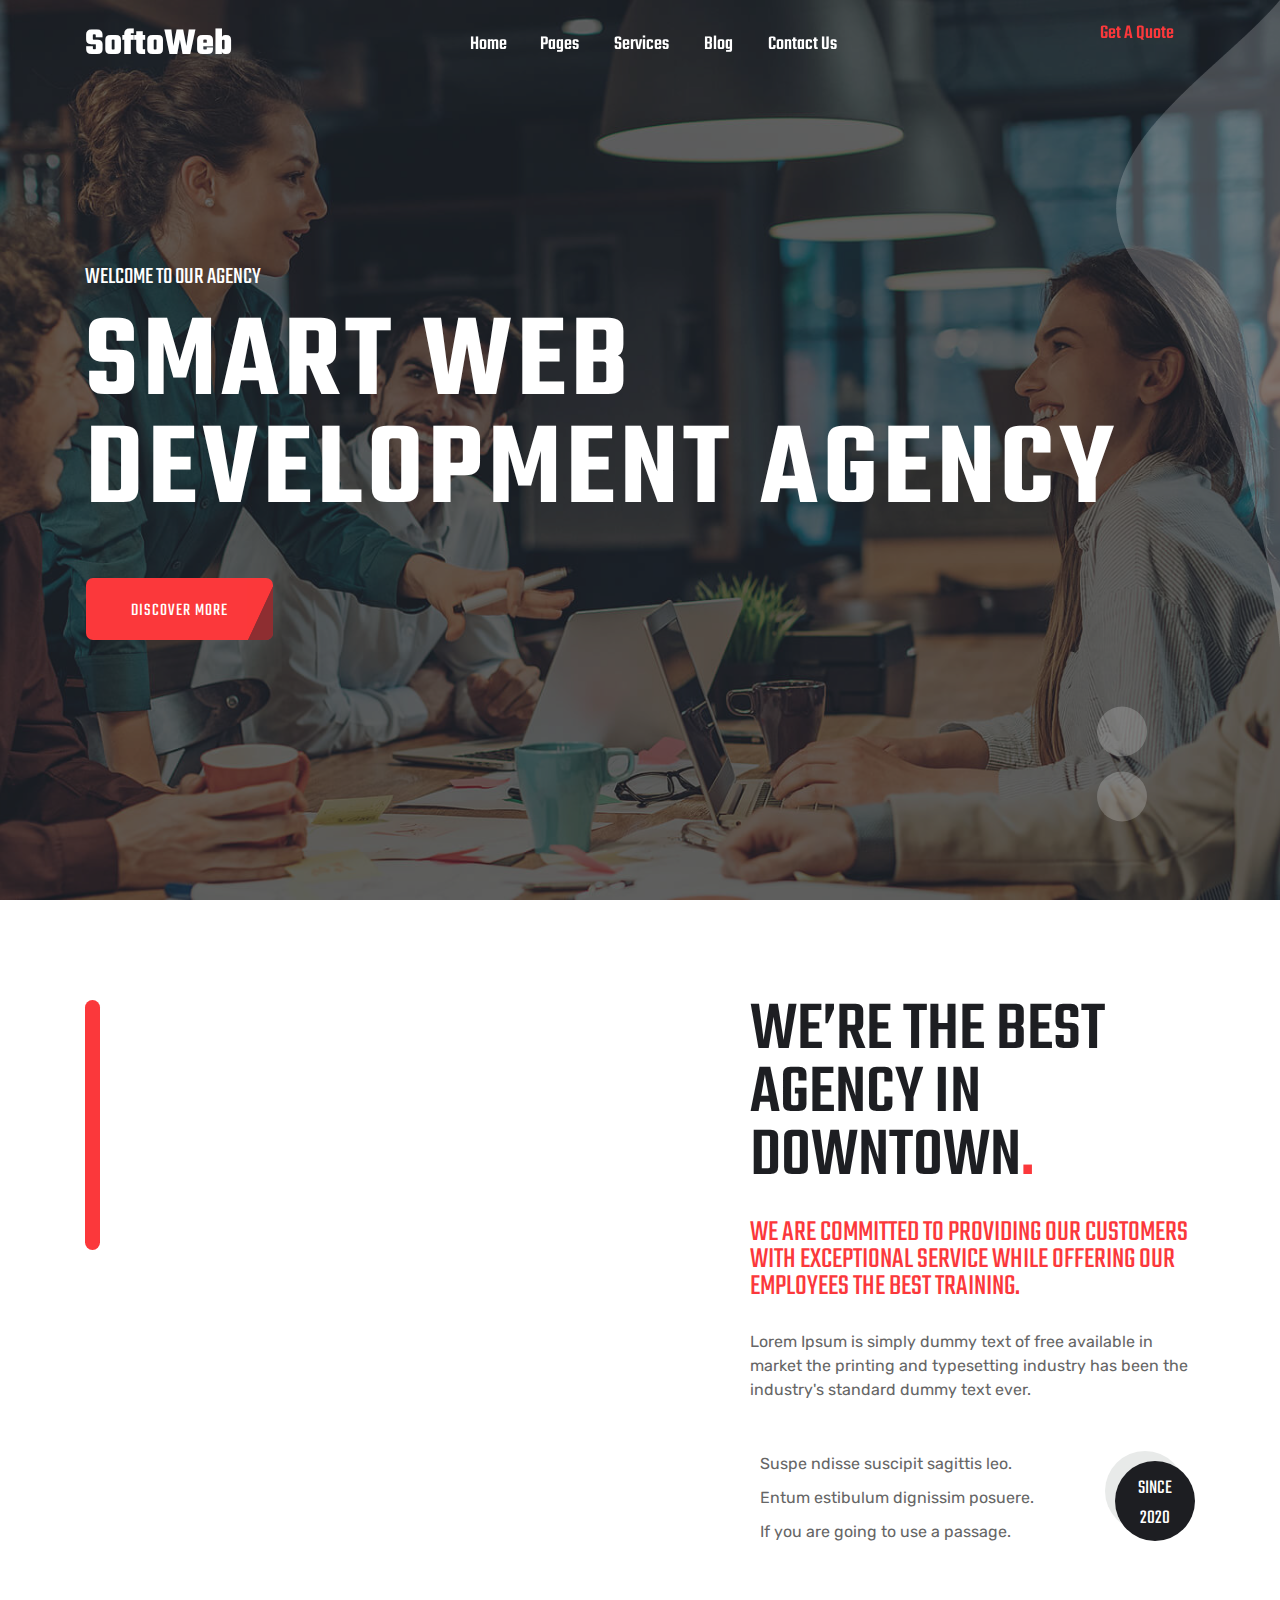
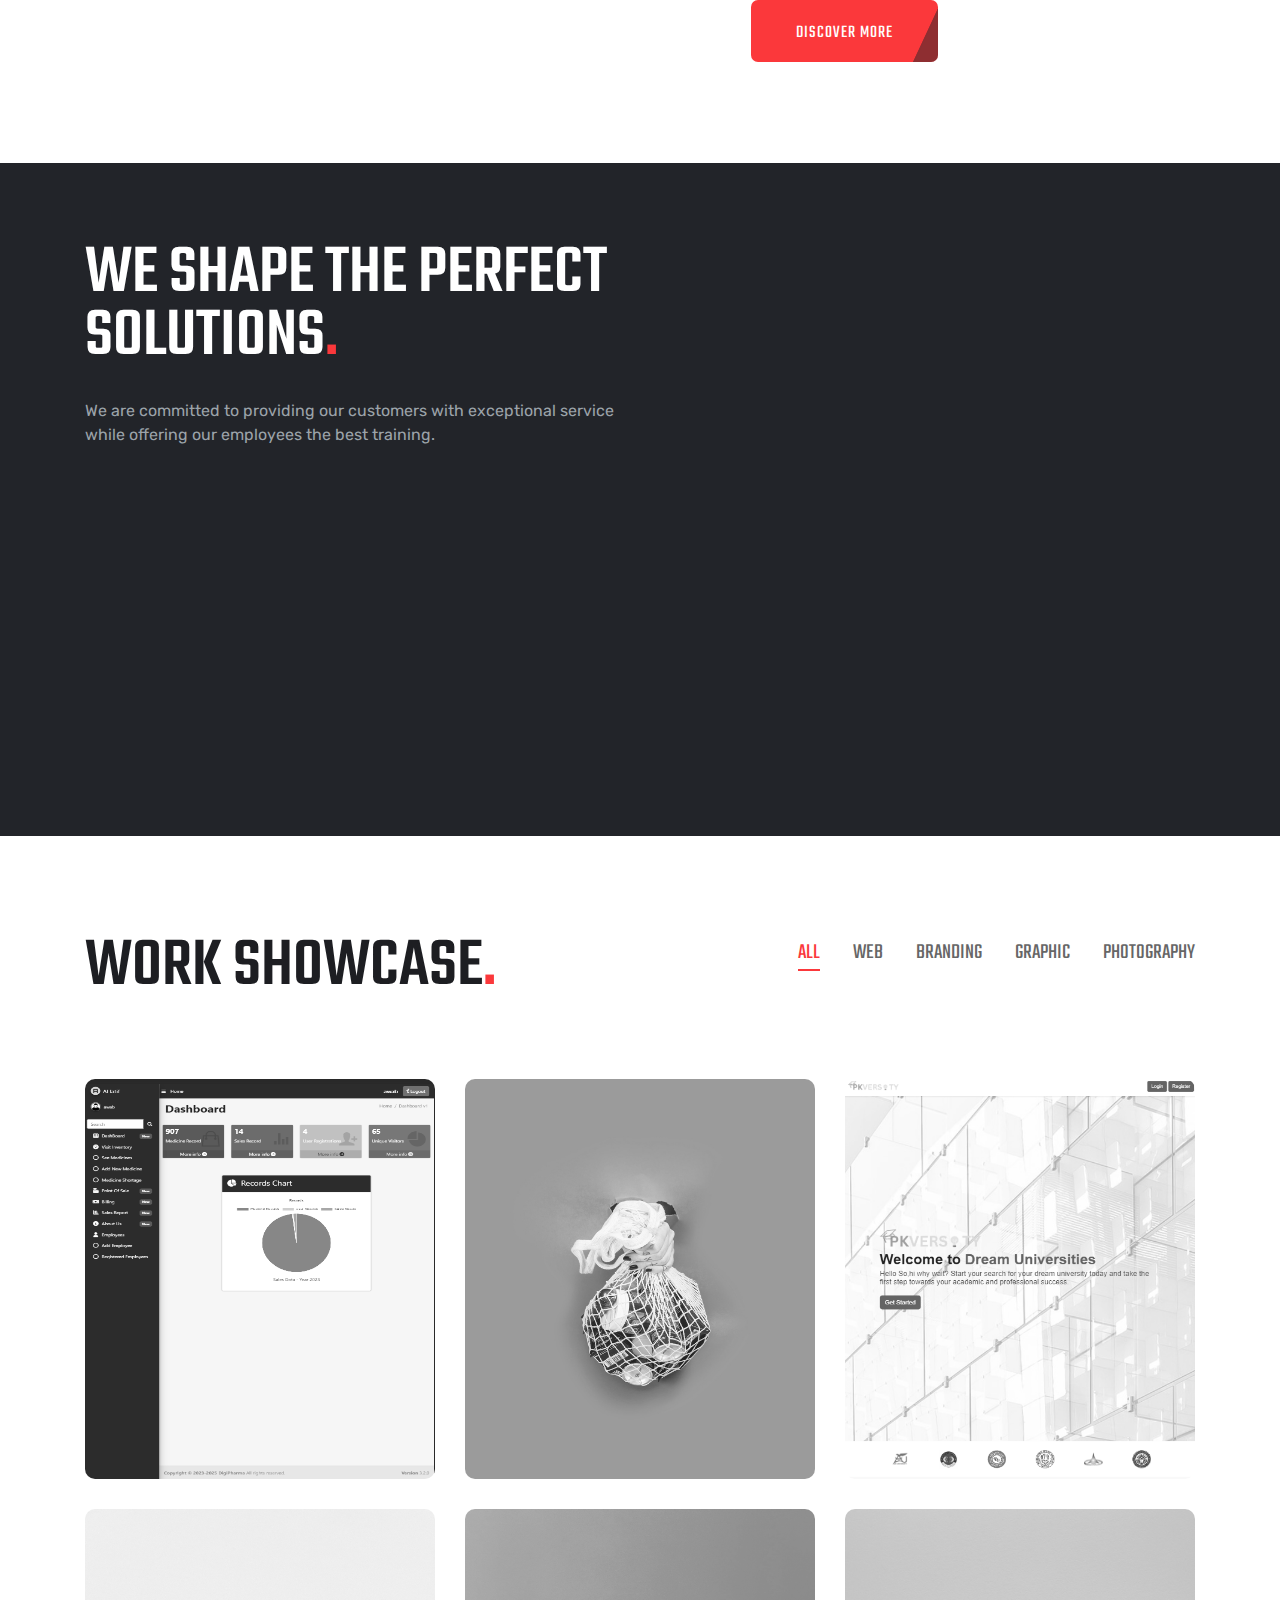
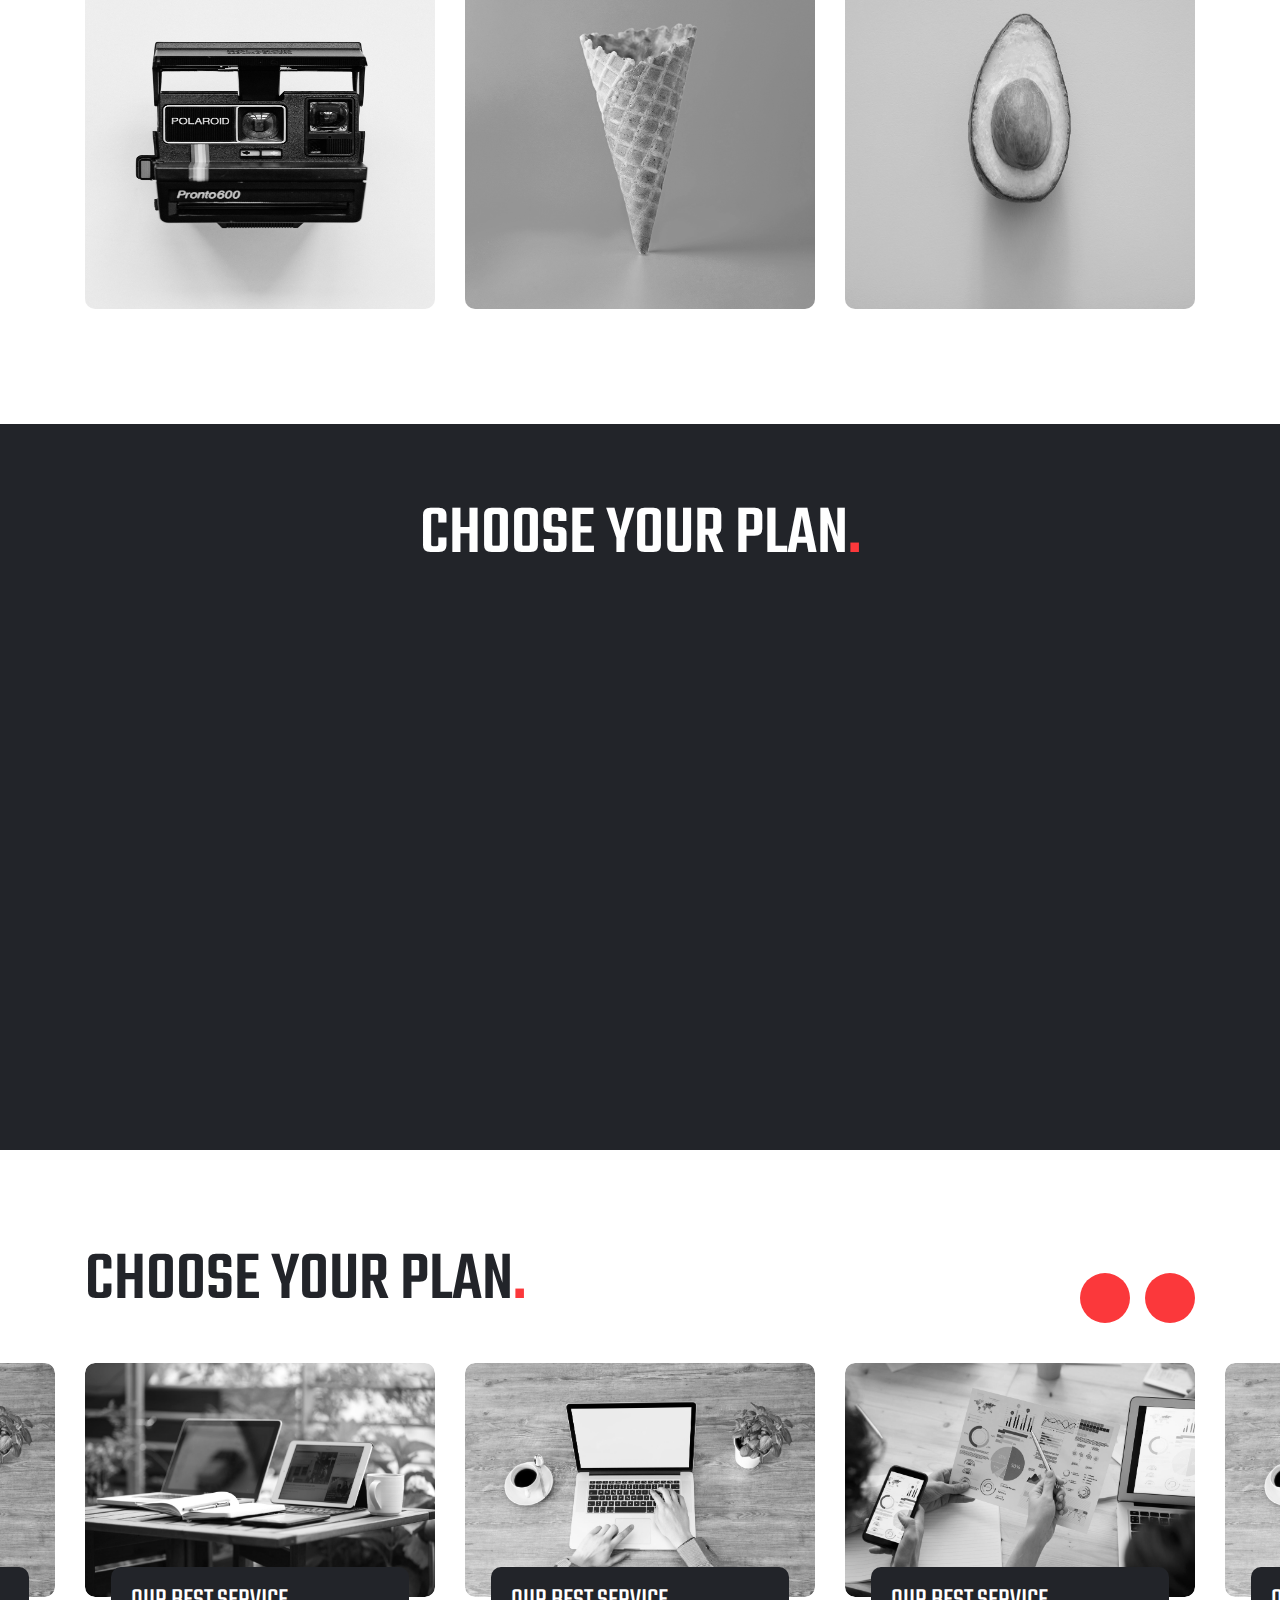
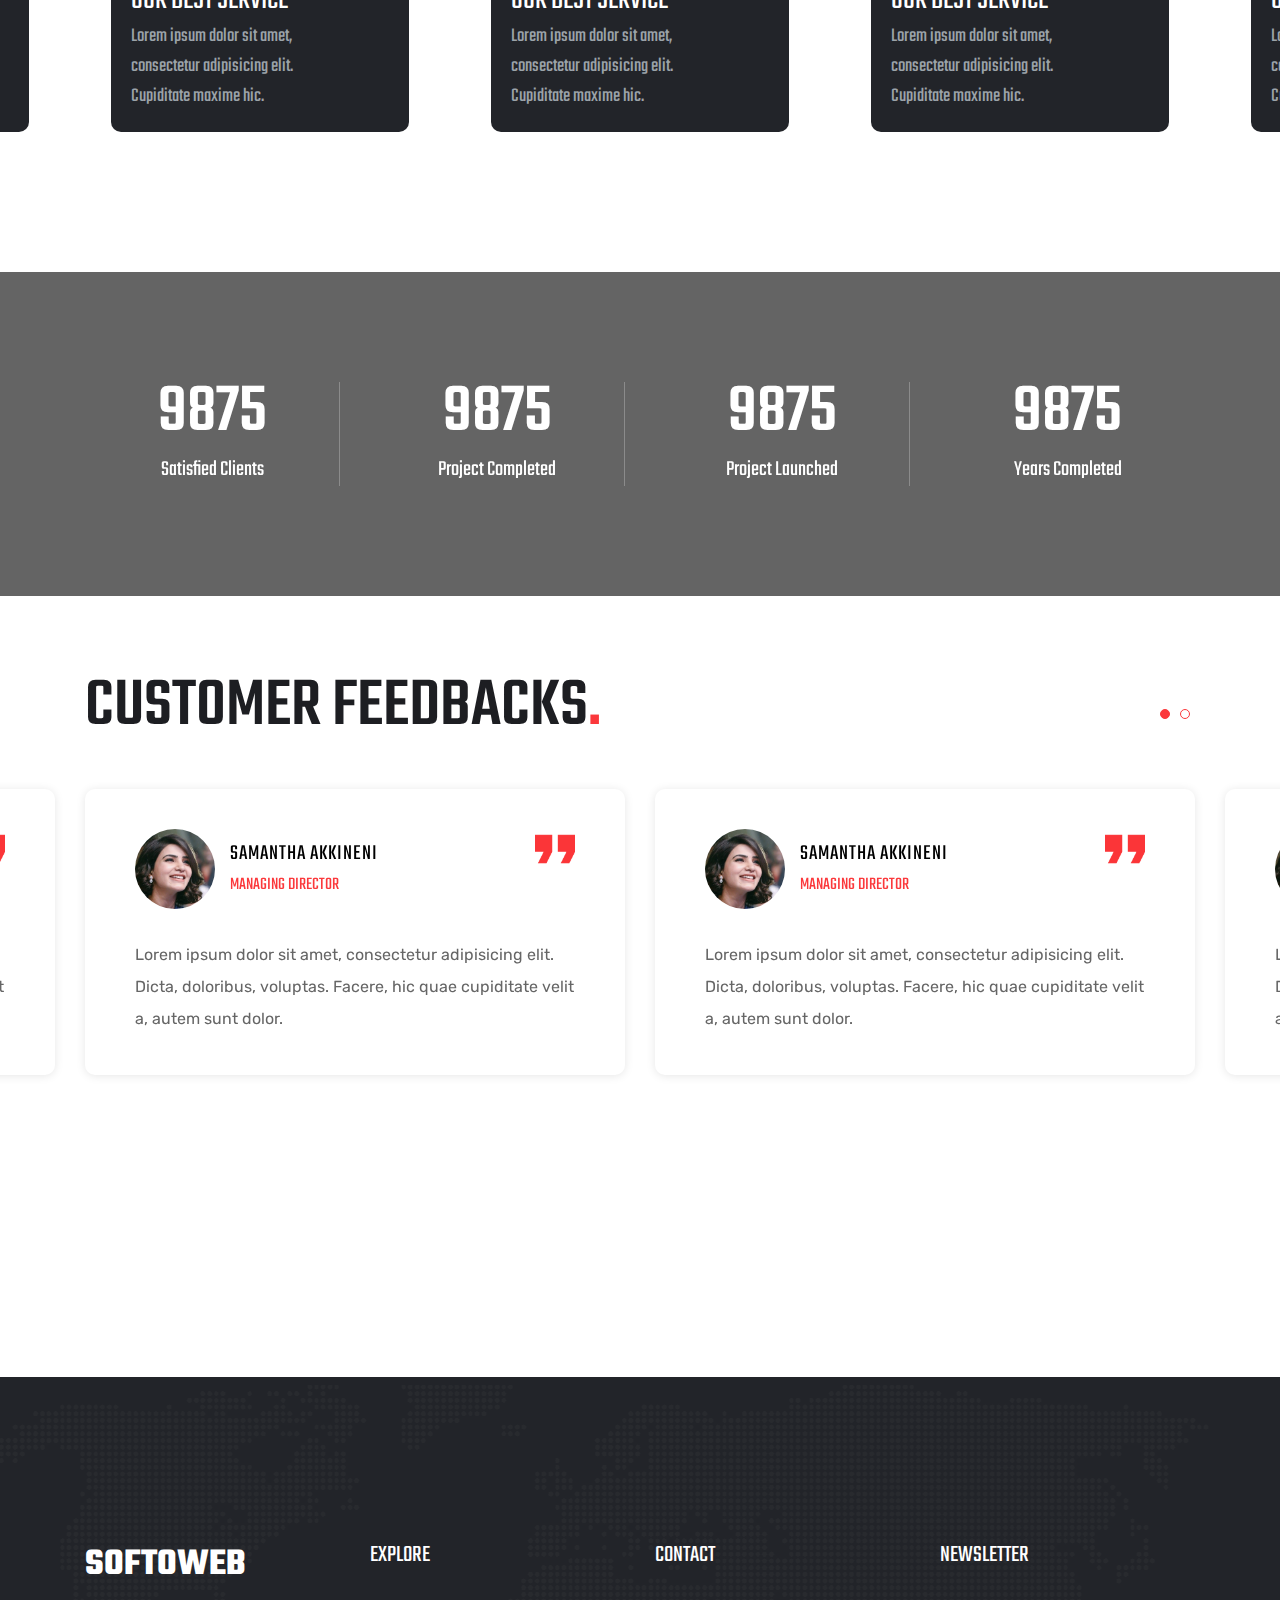
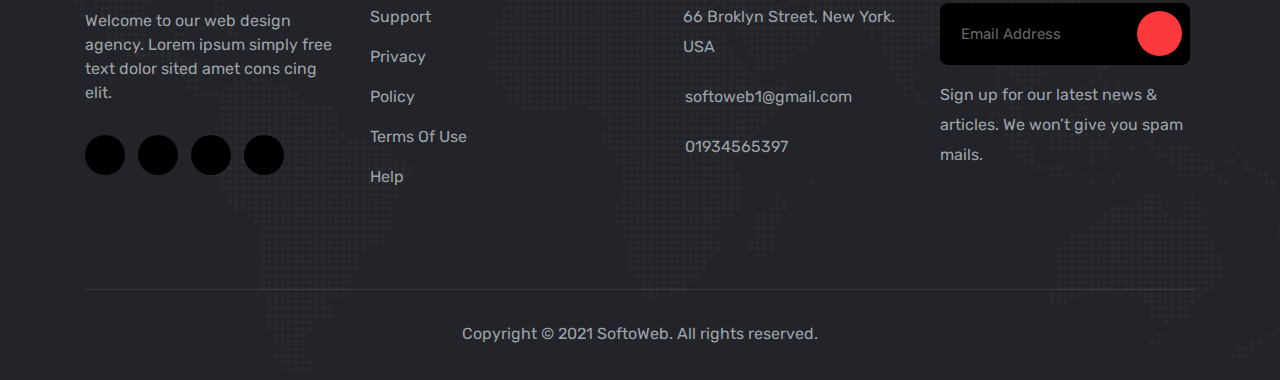
==== index.html @ f51bcc75 "weboide code push" ====
<!DOCTYPE html>
<html lang="en">
<head>
   <meta charset="UTF-8">
   <meta name="viewport" content="width=device-width, initial-scale=1.0">
   <meta http-equiv="X-UA-Compatible" content="ie=edge">
   <link rel="shortcut icon" href="img/softoweb.png">
   <!-- GOOGLE FONTS CDN LINK -->
   <link rel="preconnect" href="https://fonts.gstatic.com">
   <link href="https://fonts.googleapis.com/css2?family=Rubik:wght@300;400;500;600;700;800&family=Teko:wght@400;500;600;700&display=swap" rel="stylesheet">
   <!-- CSS LINK -->
   <link rel="stylesheet" href="css/bootstrap.css">
   <!-- AOS ANIAMATION PLUGIN -->
   <link rel="stylesheet" href="css/animate.css">
   <!-- OWL CAROUSEL PLUGIN -->
   <link rel="stylesheet" href="css/owl.carousel.min.css">
   <link rel="stylesheet" href="css/owl.theme.default.min.css">
   <!-- MAGNIFIC POPUP PLUGIN -->
   <link rel="stylesheet" href="css/magnific-popup.css">
   <link rel="stylesheet" href="css/custom.css">
   <title>SoftoWeb</title>
</head>
<body>



   <!-- ======================================== NAVIGRATION ======================================== -->
   <nav id="navigration" class="navbar fixed-top p-0">
      <div class="container">
         <!-- <a class="logo" href="#"><img src="img/logo.png" alt=""></a> -->
         <a class="logo" href="#">SoftoWeb</a>
         <div class="sidenav">
            <div class="header">
               <a class="logo d-lg-none" href="#">SoftoWeb</a>
               <a href="#" class="d-lg-none" id="showsidenav"><img src="img/icon/letter-x.png" alt=""> </a>
            </div>
            <ul class="mb-0">
               <li class="nav-item"><a class="nav-link" href="index.html">Home</a></li>
               <li class="nav-item dropdown">
                  <a class="nav-link" data-toggle="collapse" href="#menu1">Pages <i class="fal fa-angle-down"></i></a>
                  <div id="menu1" class="dropdown-menus collapse">
                     <a class="dropdown-item" href="#"><span>About Us</span></a>
                     <a class="dropdown-item" href="#"><span>Faq</span></a>
                     <a class="dropdown-item" href="#"><span>Pricing</span></a>
                     <a class="dropdown-item" href="#"><span>Team</span></a>
                     <!-- <a class="dropdown-item" href="#"><span>Coming Soon</span></a>
                     <a class="dropdown-item" href="#"><span>Error 404</span></a>
                     <a class="dropdown-item" href="#"><span>Site Down</span></a> -->
                  </div>
               </li>
               <li class="nav-item dropdown">
                  <a class="nav-link" data-toggle="collapse" href="#menu2">Services <i class="fal fa-angle-down"></i></a>
                  <div id="menu2" class="dropdown-menus collapse">
                     <a class="dropdown-item" href="#"><span>Services</span></a>
                     <a class="dropdown-item" href="#"><span>Services Details</span></a>
                  </div>
               </li>
               <li class="nav-item dropdown">
                  <a class="nav-link" data-toggle="collapse" href="#menu3">Blog <i class="fal fa-angle-down"></i></a>
                  <div id="menu3" class="dropdown-menus collapse">
                     <a class="dropdown-item" href="#"><span>Blog</span></a>
                     <div class="dropdown-2">
                        <a class="dropdown-item" data-toggle="collapse" href="#menu4"><span>Blog Details</span> <i class="fal fa-angle-right"></i></a>
                        <div id="menu4" class="dropdown-menus-2 collapse">
                           <a class="dropdown-item" href="#"><span>Blog Details 1</span></a>
                           <a class="dropdown-item" href="#"><span>Blog Details 2</span></a>
                           <a class="dropdown-item" href="#"><span>Blog Details 3</span></a>
                        </div>
                     </div>
                  </div>
               </li>
               <li class="nav-item"><a class="nav-link" href="contact.html">Contact Us</a></li>
            </ul>
         </div>
         <button class="btn font-btn get-quote d-none d-md-block"><i class="fal fa-chevron-right"></i> <span>Get A Quote</span></button>
         <div id="hamburger" class="d-lg-none">
            <img src="img/icon/menu.png" class="img01" alt="">
         </div>
      </div>
   </nav>



   <!-- ======================================== HOME SECTION ======================================== -->
   <section id="homeSection">
      <div class="owl-carousel">
         <div class="slider-box slider-box1">
            <div class="overlay">
               <div class="container">
                  <div class="row">
                     <div class="col">
                        <div class="txt-box">
                           <div class="txt-area">
                              <p>WELCOME TO OUR AGENCY</p>
                              <h1>SMART WEB DEVELOPMENT AGENCY</h1>
                              <a href="#serviceSection" class="btn layer-btn">DISCOVER MORE</a>
                           </div>
                        </div>
                     </div>
                  </div>
               </div>
            </div>
         </div>
         <div class="slider-box slider-box2">
            <div class="overlay">
               <div class="container">
                  <div class="row">
                     <div class="col">
                        <div class="txt-box" data-aos="fade-up" data-aos-anchor-placement="center-bottom">
                           <div class="txt-area">
                              <p>WE CREATE IDEAS</p>
                              <h1>BUILD STUNNING WEBSITE WITH US</h1>
                              <a href="#serviceSection" class="btn layer-btn">DISCOVER MORE</a>
                           </div>
                        </div>
                     </div>
                  </div>
               </div>
            </div>
         </div>
      </div>
   </section>



   <!-- ======================================== FEATURE SECTION ======================================== -->
   <section id="featureSection">
      <div class="container">
         <div class="row">
            <div class="col-lg-7">
               <div class="img-box">
                  <img src="img/featured-image-1.jpg" class="img01 wow slideInLeft" data-wow-duration="1.5s" alt="">
                  <img src="img/featured-image-2.jpg" class="img02 wow slideInLeft" data-wow-duration="2s" alt="">
               </div>
            </div>
            <div class="col-lg-5">
               <div class="txt-box">
                  <div class="sec-header">
                     <h2>WE’RE THE BEST AGENCY IN DOWNTOWN<span>.</span></h2>
                     <h4>WE ARE COMMITTED TO PROVIDING OUR CUSTOMERS WITH EXCEPTIONAL SERVICE WHILE OFFERING OUR EMPLOYEES THE BEST TRAINING.</h4>
                     <p>Lorem Ipsum is simply dummy text of free available in market the printing and typesetting industry has been the industry's standard dummy text ever.</p>
                  </div>
                  <div class="part2">
                     <ul>
                        <li><i class="fal fa-check"></i> Suspe ndisse suscipit sagittis leo.</li>
                        <li><i class="fal fa-check"></i> Entum estibulum dignissim posuere.</li>
                        <li><i class="fal fa-check"></i> If you are going to use a passage.</li>
                     </ul>
                     <div class="since">
                        <span>SINCE <br>2020</span>
                     </div>
                  </div>
                  <a href="#serviceSection" class="btn layer-btn">DISCOVER MORE</a>
               </div>
            </div>
         </div>
      </div>
   </section>



   <!-- ======================================== SERVICE SECTION ======================================== -->
   <section id="serviceSection">
      <div class="container">
         <div class="row">
            <div class="col-lg-6 mb-5 mb-lg-0">
               <div class="sec-header">
                  <h2>WE SHAPE THE PERFECT SOLUTIONS<span>.</span></h2>
                  <p>We are committed to providing our customers with exceptional service while offering our employees the best training.</p>
               </div>
            </div>
            <div class="col-lg-3 col-md-6">
               <div class="service-box wow slideInRight" data-wow-duration="1.5s">
                  <div class="txt-area">
                     <h3>01</h3>
                     <h4>UI/UX <br>DESIGNING</h4>
                  </div>
                  <div class="img-box">
                     <img src="img/icon/uiux.png" alt="" class="img01">
                     <img src="img/icon/uiux02.png" alt="" class="img02">
                  </div>
               </div>
            </div>
            <div class="col-lg-3 col-md-6">
               <div class="service-box wow slideInRight" data-wow-duration="1.5s">
                  <div class="txt-area">
                     <h3>02</h3>
                     <h4>APP <br>DEVELOPMENT</h4>
                  </div>
                  <div class="img-box">
                     <img src="img/icon/app-development.png" alt="" class="img01">
                     <img src="img/icon/app-development02.png" alt="" class="img02">
                  </div>
               </div>
            </div>
            <div class="col-lg-3 col-md-6">
               <div class="service-box wow slideInRight" data-wow-duration="1.5s">
                  <div class="txt-area">
                     <h3>03</h3>
                     <h4>SEO & CONTENT <br>WRITING</h4>
                  </div>
                  <div class="img-box">
                     <img src="img/icon/content-writing.png" alt="" class="img01">
                     <img src="img/icon/content-writing02.png" alt="" class="img02">
                  </div>
               </div>
            </div>
            <div class="col-lg-3 col-md-6">
               <div class="service-box wow slideInRight" data-wow-duration="1.5s">
                  <div class="txt-area">
                     <h3>04</h3>
                     <h4>DIGITAL <br>MARKETING</h4>
                  </div>
                  <div class="img-box">
                     <img src="img/icon/digital-marketing.png" alt="" class="img01">
                     <img src="img/icon/digital-marketing02.png" alt="" class="img02">
                  </div>
               </div>
            </div>
            <div class="col-lg-3 col-md-6">
               <div class="service-box wow slideInRight" data-wow-duration="1.5s">
                  <div class="txt-area">
                     <h3>05</h3>
                     <h4>GRAPHIC <br>DESIGNING</h4>
                  </div>
                  <div class="img-box">
                     <img src="img/icon/graphic-design.png" alt="" class="img01">
                     <img src="img/icon/graphic-design02.png" alt="" class="img02">
                  </div>
               </div>
            </div>
            <div class="col-lg-3 col-md-6">
               <div class="service-box wow slideInRight" data-wow-duration="1.5s">
                  <div class="txt-area">
                     <h3>06</h3>
                     <h4>WEBSITE <br>DEVELOPMENT</h4>
                  </div>
                  <div class="img-box">
                     <img src="img/icon/web-development.png" alt="" class="img01">
                     <img src="img/icon/web-development02.png" alt="" class="img02">
                  </div>
               </div>
            </div>
         </div>
      </div>
   </section>




   <!-- ======================================== PORTFOLIO SECTION ======================================== -->
   <section id="portfolioSection">
      <div class="container">
         <div class="row">
            <div class="col-lg-6">
               <div class="sec-header">
                  <h2>WORK SHOWCASE<span>.</span></h2>
               </div>
            </div>
            <div class="col-lg-6">
               <div class="indicator float-lg-right">
                  <span class="mixer active" data-filter="all">ALL</span>
                  <span class="mixer" data-filter=".web">WEB</span>
                  <span class="mixer" data-filter=".branding">BRANDING</span>
                  <span class="mixer" data-filter=".graphic">GRAPHIC</span>
                  <span class="mixer" data-filter=".photography">PHOTOGRAPHY</span>
               </div>
            </div>
         </div>
         <div id="portfolio">
            <div class="row">
               <div class="col-md-6 col-lg-4 mix web">
                  <div class="portfolio-box">
                     <div class="img-box">
                        <a href="#portfolioPreview01" class="popup-with-zoom-anim">
                           <img src="img/service-web01.png" class="img-fluid" alt="">
                           </a>
                           <div id="portfolioPreview01" class="zoom-anim-dialog mfp-hide portfolio-preview">
                           <div class="row">
                              <div class="col-md-6 mb-5 mb-lg-0">
                                 <div class="img-box">
                                    <img src="img/service-web01.png" class="img-fluid" alt="">
                                 </div>
                              </div>
                              <div class="col-md-6">
                                 <div class="description">
                                    <h4>CLOTHING WEBSITE</h4>
                                    <p>Lorem ipsum dolor sit amet, consectetur adipisicing elit. Dicta, doloribus, voluptas. Facere, hic quae cupiditate velit a, autem sunt dolor.</p>
                                    <ul>
                                       <li><i class="fal fa-file-alt"></i> Project : <span>Website</span></li>
                                       <li><i class="fad fa-user-tie"></i> Client : <span>KhadiGhar</span></li>
                                       <li><i class="fal fa-code"></i> Langages : <span>HTML, CSS, Javascript</span></li>
                                       <li class="mb-0"><i class="fal fa-external-link"></i> Preview : <a href="#" target="_blank">www.khadighar.com</a></li>
                                    </ul>
                                 </div>
                              </div>
                           </div>
                        </div>
                     </div>
                     <div class="hover-txt">
                        <span class="category">WEB</span>
                        <p>CLOTHING SITE</p>
                     </div>
                  </div>
               </div>
               <div class="col-md-6 col-lg-4 mix branding photography">
                  <div class="portfolio-box">
                     <div class="img-box">
                        <a href="#portfolioPreview02" class="popup-with-zoom-anim">
                           <img src="img/portfolio-2.jpg" class="img-fluid" alt="">
                        </a>
                        <div id="portfolioPreview02" class="zoom-anim-dialog mfp-hide portfolio-preview">
                           <div class="row">
                              <div class="col-md-6 mb-5 mb-lg-0">
                                 <div class="img-box">
                                    <img src="img/portfolio-2.jpg" class="img-fluid" alt="">
                                 </div>
                              </div>
                              <div class="col-md-6">
                                 <div class="description">
                                    <h4>CLOTHING WEBSITE</h4>
                                    <p>Lorem ipsum dolor sit amet, consectetur adipisicing elit. Dicta, doloribus, voluptas. Facere, hic quae cupiditate velit a, autem sunt dolor.</p>
                                    <ul>
                                       <li><i class="fal fa-file-alt"></i> Project : <span>Website</span></li>
                                       <li><i class="fad fa-user-tie"></i> Client : <span>KhadiGhar</span></li>
                                       <li><i class="fal fa-code"></i> Langages : <span>HTML, CSS, Javascript</span></li>
                                       <li class="mb-0"><i class="fal fa-external-link"></i> Preview : <a href="#" target="_blank">www.khadighar.com</a></li>
                                    </ul>
                                 </div>
                              </div>
                           </div>
                        </div>
                     </div>
                     <div class="hover-txt">
                        <span class="category">WEB</span>
                        <p>CLOTHING SITE</p>
                     </div>
                  </div>
               </div>
               <div class="col-md-6 col-lg-4 mix web graphic">
                  <div class="portfolio-box">
                     <div class="img-box">
                        <a href="#portfolioPreview03" class="popup-with-zoom-anim">
                           <img src="img/service-web02.png" class="img-fluid" alt="">
                        </a>
                        <div id="portfolioPreview03" class="zoom-anim-dialog mfp-hide portfolio-preview">
                           <div class="row">
                              <div class="col-md-6 mb-5 mb-lg-0">
                                 <div class="img-box">
                                    <img src="img/service-web02.png" class="img-fluid" alt="">
                                 </div>
                              </div>
                              <div class="col-md-6">
                                 <div class="description">
                                    <h4>CLOTHING WEBSITE</h4>
                                    <p>Lorem ipsum dolor sit amet, consectetur adipisicing elit. Dicta, doloribus, voluptas. Facere, hic quae cupiditate velit a, autem sunt dolor.</p>
                                    <ul>
                                       <li><i class="fal fa-file-alt"></i> Project : <span>Website</span></li>
                                       <li><i class="fad fa-user-tie"></i> Client : <span>KhadiGhar</span></li>
                                       <li><i class="fal fa-code"></i> Langages : <span>HTML, CSS, Javascript</span></li>
                                       <li class="mb-0"><i class="fal fa-external-link"></i> Preview : <a href="#" target="_blank">www.khadighar.com</a></li>
                                    </ul>
                                 </div>
                              </div>
                           </div>
                        </div>
                     </div>
                     <div class="hover-txt">
                        <span class="category">WEB</span>
                        <p>CLOTHING SITE</p>
                     </div>
                  </div>
               </div>
               <div class="col-md-6 col-lg-4 mix photography graphic">
                  <div class="portfolio-box">
                     <div class="img-box">
                        <a href="#portfolioPreview04" class="popup-with-zoom-anim">
                           <img src="img/portfolio-4.jpg" class="img-fluid" alt="">
                        </a>
                        <div id="portfolioPreview04" class="zoom-anim-dialog mfp-hide portfolio-preview">
                           <div class="row">
                              <div class="col-md-6 mb-5 mb-lg-0">
                                 <div class="img-box">
                                    <img src="img/portfolio-4.jpg" class="img-fluid" alt="">
                                 </div>
                              </div>
                              <div class="col-md-6">
                                 <div class="description">
                                    <h4>CLOTHING WEBSITE</h4>
                                    <p>Lorem ipsum dolor sit amet, consectetur adipisicing elit. Dicta, doloribus, voluptas. Facere, hic quae cupiditate velit a, autem sunt dolor.</p>
                                    <ul>
                                       <li><i class="fal fa-file-alt"></i> Project : <span>Website</span></li>
                                       <li><i class="fad fa-user-tie"></i> Client : <span>KhadiGhar</span></li>
                                       <li><i class="fal fa-code"></i> Langages : <span>HTML, CSS, Javascript</span></li>
                                       <li class="mb-0"><i class="fal fa-external-link"></i> Preview : <a href="#" target="_blank">www.khadighar.com</a></li>
                                    </ul>
                                 </div>
                              </div>
                           </div>
                        </div>
                     </div>
                     <div class="hover-txt">
                        <span class="category">WEB</span>
                        <p>CLOTHING SITE</p>
                     </div>
                  </div>
               </div>
               <div class="col-md-6 col-lg-4 mix branding graphic web">
                  <div class="portfolio-box">
                     <div class="img-box">
                        <a href="#portfolioPreview05" class="popup-with-zoom-anim">
                           <img src="img/portfolio-5.jpg" class="img-fluid" alt="">
                        </a>
                        <div id="portfolioPreview05" class="zoom-anim-dialog mfp-hide portfolio-preview">
                           <div class="row">
                              <div class="col-md-6 mb-5 mb-lg-0">
                                 <div class="img-box">
                                    <img src="img/portfolio-5.jpg" class="img-fluid" alt="">
                                 </div>
                              </div>
                              <div class="col-md-6">
                                 <div class="description">
                                    <h4>CLOTHING WEBSITE</h4>
                                    <p>Lorem ipsum dolor sit amet, consectetur adipisicing elit. Dicta, doloribus, voluptas. Facere, hic quae cupiditate velit a, autem sunt dolor.</p>
                                    <ul>
                                       <li><i class="fal fa-file-alt"></i> Project : <span>Website</span></li>
                                       <li><i class="fad fa-user-tie"></i> Client : <span>KhadiGhar</span></li>
                                       <li><i class="fal fa-code"></i> Langages : <span>HTML, CSS, Javascript</span></li>
                                       <li class="mb-0"><i class="fal fa-external-link"></i> Preview : <a href="#" target="_blank">www.khadighar.com</a></li>
                                    </ul>
                                 </div>
                              </div>
                           </div>
                        </div>
                     </div>
                     <div class="hover-txt">
                        <span class="category">WEB</span>
                        <p>CLOTHING SITE</p>
                     </div>
                  </div>
               </div>
               <div class="col-md-6 col-lg-4 mix web photography">
                  <div class="portfolio-box">
                     <div class="img-box">
                        <a href="#portfolioPreview06" class="popup-with-zoom-anim">
                           <img src="img/portfolio-6.jpg" class="img-fluid" alt="">
                        </a>
                        <div id="portfolioPreview06" class="zoom-anim-dialog mfp-hide portfolio-preview">
                           <div class="row">
                              <div class="col-md-6 mb-5 mb-lg-0">
                                 <div class="img-box">
                                    <img src="img/portfolio-6.jpg" class="img-fluid" alt="">
                                 </div>
                              </div>
                              <div class="col-md-6">
                                 <div class="description">
                                    <h4>CLOTHING WEBSITE</h4>
                                    <p>Lorem ipsum dolor sit amet, consectetur adipisicing elit. Dicta, doloribus, voluptas. Facere, hic quae cupiditate velit a, autem sunt dolor.</p>
                                    <ul>
                                       <li><i class="fal fa-file-alt"></i> Project : <span>Website</span></li>
                                       <li><i class="fad fa-user-tie"></i> Client : <span>KhadiGhar</span></li>
                                       <li><i class="fal fa-code"></i> Langages : <span>HTML, CSS, Javascript</span></li>
                                       <li class="mb-0"><i class="fal fa-external-link"></i> Preview : <a href="#" target="_blank">www.khadighar.com</a></li>
                                    </ul>
                                 </div>
                              </div>
                           </div>
                        </div>
                     </div>
                     <div class="hover-txt">
                        <span class="category">WEB</span>
                        <p>CLOTHING SITE</p>
                     </div>
                  </div>
               </div>
            </div>
         </div>
      </div>
   </section>


   <!-- ======================================== PRICING SECTION ======================================== -->
   <section id="pricingSection">
      <div class="container">
         <div class="row">
            <div class="col">
               <div class="sec-header text-center">
                  <h2>CHOOSE YOUR PLAN<span>.</span></h2>
               </div>
            </div>
         </div>
         <div class="row">
            <div class="col-md-4">
               <div class="pricing-box wow bounceInLeft" data-wow-duration="2s">
                  <h4>Basic Plan</h4>
                  <h3>$49</h3>
                  <ul>
                     <li>Graphic Design</li>
                     <li>Web Design</li>
                     <li>UI/UX</li>
                     <li>HTML/CSS</li>
                     <li>Seo Marketing</li>
                     <li>Business Analysis</li>
                  </ul>
                  <a href="" class="btn font-btn"><i class="fal fa-chevron-right" aria-hidden="true"></i> <span>Discover More</span></a>
               </div>
            </div>
            <div class="col-md-4">
               <div class="pricing-box wow bounceInLeft" data-wow-duration="2s">
                  <h4>Premium Plan</h4>
                  <h3>$149</h3>
                  <ul>
                     <li>Graphic Design</li>
                     <li>Web Design</li>
                     <li>UI/UX</li>
                     <li>HTML/CSS</li>
                     <li>Seo Marketing</li>
                     <li>Business Analysis</li>
                  </ul>
                  <a href="#" class="btn font-btn"><i class="fal fa-chevron-right" aria-hidden="true"></i> <span>Discover More</span></a>
               </div>
            </div>
            <div class="col-md-4">
               <div class="pricing-box wow bounceInLeft" data-wow-duration="2s">
                  <h4>Standard Plan</h4>
                  <h3>$99</h3>
                  <ul>
                     <li>Graphic Design</li>
                     <li>Web Design</li>
                     <li>UI/UX</li>
                     <li>HTML/CSS</li>
                     <li>Seo Marketing</li>
                     <li>Business Analysis</li>
                  </ul>
                  <a href="#" class="btn font-btn"><i class="fal fa-chevron-right" aria-hidden="true"></i> <span>Discover More</span></a>
               </div>
            </div>
         </div>
      </div>
   </section>



   <section id="specialFeature">
      <div class="container">
         <div class="row">
            <div class="col">
               <div class="sec-header">
                  <h2>CHOOSE YOUR PLAN<span>.</span></h2>
               </div>
            </div>
         </div>
         <div class="row">
            <div class="col">
               <div class="owl-carousel">
                  <div class="service-box">
                     <div class="img-box">
                        <img src="img/service01.jpg" alt="">
                     </div>
                     <div class="txt-box">
                        <h4>OUR BEST SERVICE</h4>
                        <p>Lorem ipsum dolor sit amet, consectetur adipisicing elit. Cupiditate maxime hic.</p>
                        <a href="service.html" class="btn font-btn"><i class="fal fa-chevron-right" aria-hidden="true"></i></a>
                     </div>
                  </div>
                  <div class="service-box">
                     <div class="img-box">
                        <img src="img/service02.jpg" alt="">
                     </div>
                     <div class="txt-box">
                        <h4>OUR BEST SERVICE</h4>
                        <p>Lorem ipsum dolor sit amet, consectetur adipisicing elit. Cupiditate maxime hic.</p>
                        <a href="service.html" class="btn font-btn"><i class="fal fa-chevron-right" aria-hidden="true"></i></a>
                     </div>
                  </div>
                  <div class="service-box">
                     <div class="img-box">
                        <img src="img/service03.jpg" alt="">
                     </div>
                     <div class="txt-box">
                        <h4>OUR BEST SERVICE</h4>
                        <p>Lorem ipsum dolor sit amet, consectetur adipisicing elit. Cupiditate maxime hic.</p>
                        <a href="service.html" class="btn font-btn"><i class="fal fa-chevron-right" aria-hidden="true"></i></a>
                     </div>
                  </div>
                  <div class="service-box">
                     <div class="img-box">
                        <img src="img/service02.jpg" alt="">
                     </div>
                     <div class="txt-box">
                        <h4>OUR BEST SERVICE</h4>
                        <p>Lorem ipsum dolor sit amet, consectetur adipisicing elit. Cupiditate maxime hic.</p>
                        <a href="service.html" class="btn font-btn"><i class="fal fa-chevron-right" aria-hidden="true"></i></a>
                     </div>
                  </div>
               </div>
            </div>
         </div>
      </div>
   </section>







   <!-- ======================================== WORK SECTION ======================================== -->
   <section id="workSection" class="text-center">
      <div class="overlay">
         <div class="container">
            <div class="row">
               <div class="col-lg-3 col-md-6">
                  <div class="work-box">
                     <div class="txt-box">
                        <h2><span class="counter">9875</span></h2>
                        <p>Satisfied Clients</p>
                     </div>
                  </div>
               </div>
               <div class="col-lg-3 col-md-6">
                  <div class="work-box box-2">
                     <div class="txt-box">
                        <h2><span class="counter">9875</span></h2>
                        <p>Project Completed</p>
                     </div>
                  </div>
               </div>
               <div class="col-lg-3 col-md-6 mt-4 pt-1 mt-md-0 pt-md-0">
                  <div class="work-box box-3">
                     <div class="txt-box">
                        <h2><span class="counter">9875</span></h2>
                        <p>Project Launched</p>
                     </div>
                  </div>
               </div>
               <div class="col-lg-3 col-md-6">
                  <div class="work-box box-4">
                     <div class="txt-box">
                        <h2><span class="counter">9875</span></h2>
                        <p>Years Completed</p>
                     </div>
                  </div>
               </div>
            </div>
         </div>
      </div>
   </section>




   <!-- ======================================== TESTIMONIAL SECTION ======================================== -->
   <section id="testimonialSection">
      <div class="container">
         <div class="row">
            <div class="col">
               <div class="sec-header">
                  <h2>CUSTOMER FEEDBACKS<span>.</span></h2>
               </div>
            </div>
         </div>
         <div class="row">
            <div class="col">
               <div class="owl-carousel">
                  <div class="testimonial-box">
                     <div class="top-part">
                        <div class="client">
                           <img src="img/samantha.jpg" alt="">
                        </div>
                        <div class="txt">
                           <p>SAMANTHA AKKINENI</p>
                           <span>MANAGING DIRECTOR</span>
                        </div>
                        <div class="quote">
                           <img src="img/icon/quote.png" class="img01" alt="">
                           <img src="img/icon/quote02.png" class="img02" alt="">
                        </div>
                     </div>
                     <p class="feedback">Lorem ipsum dolor sit amet, consectetur adipisicing elit. Dicta, doloribus, voluptas. Facere, hic quae cupiditate velit a, autem sunt dolor.</p>
                  </div>
                  <div class="testimonial-box">
                     <div class="top-part">
                        <div class="client">
                           <img src="img/samantha.jpg" alt="">
                        </div>
                        <div class="txt">
                           <p>SAMANTHA AKKINENI</p>
                           <span>MANAGING DIRECTOR</span>
                        </div>
                        <div class="quote">
                           <img src="img/icon/quote.png" class="img01" alt="">
                           <img src="img/icon/quote02.png" class="img02" alt="">
                        </div>
                     </div>
                     <p class="feedback">Lorem ipsum dolor sit amet, consectetur adipisicing elit. Dicta, doloribus, voluptas. Facere, hic quae cupiditate velit a, autem sunt dolor.</p>
                  </div>
                  <div class="testimonial-box">
                     <div class="top-part">
                        <div class="client">
                           <img src="img/samantha.jpg" alt="">
                        </div>
                        <div class="txt">
                           <p>SAMANTHA AKKINENI</p>
                           <span>MANAGING DIRECTOR</span>
                        </div>
                        <div class="quote">
                           <img src="img/icon/quote.png" class="img01" alt="">
                           <img src="img/icon/quote02.png" class="img02" alt="">
                        </div>
                     </div>
                     <p class="feedback">Lorem ipsum dolor sit amet, consectetur adipisicing elit. Dicta, doloribus, voluptas. Facere, hic quae cupiditate velit a, autem sunt dolor.</p>
                  </div>
               </div>
            </div>
         </div>
      </div>
   </section>



   <!-- ======================================== CONTACT AREA 2 ======================================== -->
   <section id="contactArea">
      <div class="container">
         <div class="contact-box wow fadeInRightBi" data-wow-duration="1.5s">
            <div class="row">
               <div class="col-lg-9 mb-3 mb-lg-0">
                  <div class="sec-header">
                     <h2>LET'S GET YOUR PROJECT <br>STARTED<span>.</span></h2>
                  </div>
               </div>
               <div class="col-lg-3">
                  <a href="contact.html" class="btn layer-btn">CONTACT WITH US</a>
               </div>
            </div>
         </div>
      </div>
   </section>





   <!-- ======================================== FOOTER SECTION ======================================== -->
   <section id="footerSection">
      <div class="container">
         <div class="row">
            <div class="col-lg-3 col-md-6 mb-5 mb-lg-0">
               <div class="footer-box">
                  <a href="#" class="logo">SOFTOWEB</a>
                  <p class="about">Welcome to our web design agency. Lorem ipsum simply free text dolor sited amet cons cing elit.</p>
                  <div class="social-links">
                     <a href="#"><i class="fab fa-facebook"></i></a>
                     <a href="#"><i class="fab fa-twitter"></i></a>
                     <a href="#"><i class="fab fa-instagram"></i></a>
                     <a href="#" class="mr-0"><i class="fab fa-github"></i></a>
                  </div>
               </div>
            </div>
            <div class="col-lg-3 col-md-6 mb-5 mb-lg-0">
               <div class="footer-box box2">
                  <p class="title">EXPLORE</p>
                  <ul>
                     <li><a href="#">Support</a></li>
                     <li><a href="#">Privacy</a></li>
                     <li><a href="#">Policy</a></li>
                     <li><a href="#">Terms Of Use</a></li>
                     <li class="mb-0"><a href="#">Help</a></li>
                  </ul>
               </div>
            </div>
            <div class="col-lg-3 col-md-6 mb-5 mb-md-0">
               <div class="footer-box box3">
                  <p class="title">CONTACT</p>
                  <div class="icon-box">
                     <div class="icon">
                        <i class="fal fa-map-marker-alt"></i>
                     </div>
                     <div class="txt">
                        <span>66 Broklyn Street, New York. USA</span>
                     </div>
                  </div>
                  <div class="icon-box">
                     <div class="icon">
                        <i class="fal fa-envelope"></i>
                     </div>
                     <div class="txt">
                        <span>softoweb1@gmail.com</span>
                     </div>
                  </div>
                  <div class="icon-box mb-0">
                     <div class="icon">
                        <i class="fal fa-phone-alt"></i>
                     </div>
                     <div class="txt">
                        <span>01934565397</span>
                     </div>
                  </div>
               </div>
            </div>
            <div class="col-lg-3 col-md-6">
               <div class="footer-box box4">
                  <p class="title">NEWSLETTER</p>
                  <form>
                     <div class="form-group">
                        <input type="email" class="form-control" placeholder="Email Address">
                     </div>
                     <button type="submit" class="btn" name="button"><i class="fal fa-envelope"></i></button>
                  </form>
                  <span>Sign up for our latest news & articles. We won’t give you spam mails.</span>
               </div>
            </div>
         </div>
         <div class="copy-right">
            <div class="row">
               <div class="col">
                  <span>Copyright © 2021 SoftoWeb. All rights reserved.</span>
               </div>
            </div>
         </div>
      </div>
   </section>


   <!-- ======================================== SCROLL TO TOP ICON ======================================== -->
   <a href="#" class="scroll-up">
      <i class="fal fa-chevron-up"></i>
   </a>


   <script src="js/jquery.min.js"></script>
   <script src="js/bootstrap.min.js"></script>
   <script src="js/popper.min.js"></script>
   <script src="js/font-awesome-pro.js"></script>
   <!-- SCROLL ANIAMATION Plugin -->
   <script src="js/wow.min.js"></script>
   <!-- MIXIT UP Plugin -->
   <script src="js/mixitup.min.js"></script>
   <!-- MAGNIFIC POPUP Plugin -->
   <script src="js/jquery.magnific-popup.min.js"></script>
   <!-- CounterUp Plugin -->
   <script src="js/jquery.counterup.min.js"></script>
   <script src="js/jquery.waypoints.min.js"></script>
   <!-- OWL CAROUSEL Plugin -->
   <script src="js/owl.carousel.min.js"></script>
   <script src="js/custom.js"></script>
   <script>





   </script>
</body>
</html>
---- css/custom.css ----
* {
  margin: 0;
  padding: 0;
  box-sizing: border-box; }

body {
  font-family: 'Rubik', sans-serif;
  font-family: 'Teko', sans-serif;
  color: #505489;
  font-size: 20px; }

h1, h2, h3, h4, h5 {
  font-weight: 700;
  color: #1f2471;
  line-height: .9; }

h1 {
  font-size: 120px; }

h2 {
  font-size: 70px;
  font-weight: 500; }

h3 {
  font-size: 45px;
  font-weight: 400; }

h4 {
  font-size: 30px;
  font-weight: 400; }

h5 {
  font-size: 25px;
  font-weight: 600; }

i {
  font-size: 16px;
  color: #999;
  transition: .4s; }

.font-btn {
  transition: .4s; }
  .font-btn span {
    font-weight: 500;
    color: #fb383b;
    font-size: 20px;
    position: relative;
    top: -16px; }
  .font-btn .fal {
    background: #fb383b;
    position: relative;
    overflow: hidden;
    font-weight: 500;
    color: #fff;
    height: 45px;
    width: 45px;
    border-radius: 50%;
    padding-top: 16px;
    font-size: 16px;
    margin-right: 5px; }
  .font-btn .fal:before {
    content: "\f054";
    font-family: "Font Awesome 5 Pro";
    font-size: 16px;
    position: absolute;
    left: -100%;
    transition: .4s; }
  .font-btn .fal:after {
    content: "\f054";
    font-family: "Font Awesome 5 Pro";
    font-size: 16px;
    position: absolute;
    left: 43%;
    transition: .4s; }

.font-btn:hover .fal:before {
  left: 43%; }

.font-btn:hover .fal:after {
  left: 157%; }

.layer-btn {
  position: relative;
  overflow: hidden;
  color: #fff;
  font-size: 18px;
  letter-spacing: 1px;
  border-radius: 8px;
  padding: 20px 45px 15px 45px;
  transition: .4s;
  z-index: 1; }

.layer-btn:hover {
  color: #fff; }

.layer-btn::after {
  content: "";
  position: absolute;
  top: 0px;
  left: 0px;
  width: 100%;
  height: 99.9%;
  background: #fb383b;
  z-index: -2; }

.layer-btn::before {
  content: "";
  position: absolute;
  top: -5px;
  left: 0px;
  background: #222429;
  opacity: .5;
  border: 1px solid #222429;
  width: 105%;
  height: 185%;
  transform: translateX(90%) rotate(25deg);
  transition: .4s; }

.layer-btn:hover:before {
  transform: translateX(0%);
  z-index: -1;
  opacity: 1; }

::-webkit-input-placeholder {
  font-size: 15px !important;
  color: #666 !important; }

.btn:focus {
  box-shadow: 0 0 0 0rem rgba(0, 123, 255, 0.25); }

.form-control {
  font-size: 13px;
  border: 1px solid #e3e3e3; }

.custom-select:focus,
.form-control:focus {
  box-shadow: none;
  border: 1px solid #fb383b; }

#navigration .logo {
  font-size: 38px;
  font-weight: bold;
  color: #fff;
  text-decoration: none; }

#navigration .header {
  position: relative; }
  #navigration .header #showsidenav {
    position: absolute;
    top: 15px;
    right: 15px; }
    #navigration .header #showsidenav img {
      width: 15px; }

#navigration .nav-item {
  list-style: none;
  display: inline-block; }
  #navigration .nav-item .nav-link {
    color: #fff;
    position: relative;
    font-weight: 500;
    font-size: 20px;
    line-height: 1;
    padding: 35px 15px;
    transition: .4s; }
    #navigration .nav-item .nav-link .fa-angle-down {
      color: #fff;
      margin-left: 2px;
      font-size: 13px;
      font-weight: 500; }

#navigration .nav-item:hover .nav-link {
  color: #fb383b; }

#navigration .nav-item:hover .fa-angle-down {
  color: #fb383b; }

#navigration .dropdown {
  cursor: pointer; }
  #navigration .dropdown .dropdown-menus {
    background: #fff;
    border-radius: 5px;
    border: 1px solid #000;
    position: absolute;
    margin-top: 0;
    padding: 5px 0px;
    min-width: 220px;
    border: none;
    border-radius: 8px;
    box-shadow: 0px 1px 40px 0px #0000001a;
    transition: .4s; }
    #navigration .dropdown .dropdown-menus .dropdown-item {
      padding: 8px 25px;
      color: #222429;
      font-weight: 500;
      background: none;
      position: relative;
      transition: .4s; }
      #navigration .dropdown .dropdown-menus .dropdown-item span {
        transition: .4s;
        font-size: 20px; }
      #navigration .dropdown .dropdown-menus .dropdown-item .fa-angle-right {
        float: right;
        position: relative;
        top: 8px;
        color: #222429;
        font-size: 13px;
        font-weight: 500; }
    #navigration .dropdown .dropdown-menus .dropdown-item:before {
      content: "";
      background: #fb383b;
      height: 1px;
      width: 0px;
      position: absolute;
      top: 20px;
      left: 25px;
      transition: .4s; }
    #navigration .dropdown .dropdown-menus .dropdown-item:hover:before {
      width: 10px; }
    #navigration .dropdown .dropdown-menus .dropdown-item:hover {
      background: #f5f5f5; }
      #navigration .dropdown .dropdown-menus .dropdown-item:hover span {
        margin-left: 15px;
        color: #fb383b; }

#navigration .collapse:not(.show) {
  display: block;
  opacity: 0;
  visibility: hidden;
  transition: .2s;
  z-index: -1; }

#navigration .dropdown:hover > .dropdown-menus {
  opacity: 1;
  visibility: visible;
  z-index: 1; }

#navigration .dropdown-2 {
  position: relative; }
  #navigration .dropdown-2 .dropdown-menus-2 {
    position: absolute;
    top: 0;
    min-width: 220px;
    right: -220px;
    background: #fff;
    border-radius: 8px;
    padding: 5px 0px;
    box-shadow: 0px 1px 40px 0px #0000001a;
    transition: .2s;
    display: block; }

#navigration .dropdown-2:hover > .dropdown-menus-2 {
  opacity: 1;
  visibility: visible;
  z-index: 1; }

#navigration .dropdown-2:hover > .dropdown-item {
  background: #f5f5f5; }
  #navigration .dropdown-2:hover > .dropdown-item .fal {
    color: #fb383b; }
  #navigration .dropdown-2:hover > .dropdown-item span {
    margin-left: 15px;
    color: #fb383b; }

#navigration .dropdown-2:hover > .dropdown-item:before {
  width: 10px; }

#navigration #hamburger {
  cursor: pointer;
  position: relative; }
  #navigration #hamburger img {
    transition: .4s; }
  #navigration #hamburger .img02 {
    position: absolute;
    right: 0;
    opacity: 0; }

#navigration #hamburger:hover .img02 {
  opacity: 1; }

#navigration .get-quote {
  padding: 0 20px;
  margin-top: 10px; }

.fixed-top {
  z-index: 5;
  transition: .4s; }

#homeSection {
  position: relative;
  margin-bottom: 100px; }
  #homeSection .slider-box {
    background: url(../img/home-bg.jpg);
    background-size: cover;
    background-position: center top;
    height: 100vh; }
    #homeSection .slider-box .overlay {
      background: rgba(34, 34, 34, 0.7);
      height: 100%; }
    #homeSection .slider-box .txt-box {
      height: 100vh;
      position: relative; }
      #homeSection .slider-box .txt-box .txt-area {
        position: absolute;
        top: 50%;
        transform: translateY(-50%); }
        #homeSection .slider-box .txt-box .txt-area p {
          color: #fff;
          font-size: 24px; }
        #homeSection .slider-box .txt-box .txt-area h1 {
          color: #fff;
          font-weight: 600;
          letter-spacing: 5px;
          line-height: .9;
          margin-bottom: 50px; }
  #homeSection .slider-box:before {
    content: "";
    position: absolute;
    height: 100%;
    width: 100%;
    top: 0;
    right: 0;
    background: url(../img/layer.png);
    background-repeat: no-repeat;
    background-position: right top; }
  #homeSection .slider-box2 {
    background: url(../img/home-bg01.jpg);
    background-size: cover;
    background-position: center center; }
  #homeSection .owl-carousel {
    position: relative;
    z-index: 0; }
  #homeSection .owl-dots {
    display: none; }
  #homeSection .owl-nav {
    display: block;
    position: absolute;
    top: 90%;
    right: 10%;
    transform: translate(-10%, -90%);
    transition: .4s; }
    #homeSection .owl-nav button {
      width: 50px;
      height: 50px;
      display: block;
      background: none;
      background: rgba(255, 255, 255, 0.2);
      border-radius: 100px;
      transition: .4s; }
    #homeSection .owl-nav button:hover {
      background: #fb383b;
      color: #fff; }
    #homeSection .owl-nav .owl-prev {
      margin-bottom: 15px; }
      #homeSection .owl-nav .owl-prev span {
        opacity: 0; }
    #homeSection .owl-nav .owl-next {
      float: right; }
      #homeSection .owl-nav .owl-next span {
        opacity: 0; }
    #homeSection .owl-nav .owl-prev::before,
    #homeSection .owl-nav .owl-next::before {
      font-size: 16px;
      text-align: center;
      color: rgba(255, 255, 255, 0.5);
      content: '\f053';
      font-family: 'Font Awesome 5 pro';
      transition: .4s; }
    #homeSection .owl-nav .owl-next::before {
      content: '\f054';
      padding: 22px; }
    #homeSection .owl-nav .owl-prev:focus {
      outline: 0px dotted; }
    #homeSection .owl-nav .owl-next:focus {
      outline: 0px dotted; }
    #homeSection .owl-nav .owl-prev:hover:before,
    #homeSection .owl-nav .owl-next:hover:before {
      color: #fff; }

#featureSection {
  margin-bottom: 100px; }
  #featureSection .sec-header h2 {
    color: #1d1e22;
    margin-bottom: 30px; }
    #featureSection .sec-header h2 span {
      color: #fb383b; }
  #featureSection .sec-header h4 {
    color: #fb383b;
    margin-bottom: 30px; }
  #featureSection .sec-header p {
    color: #666;
    font-family: 'Rubik', sans-serif;
    font-size: 16px;
    margin-bottom: 0; }
  #featureSection .img-box {
    position: relative; }
    #featureSection .img-box img {
      border-radius: 10px;
      filter: grayscale(100%);
      transition: .4s; }
    #featureSection .img-box .img01 {
      display: block;
      margin-left: auto;
      margin-right: 50px;
      max-width: 470px; }
    #featureSection .img-box .img02 {
      position: absolute;
      bottom: -150px;
      left: 0px;
      max-width: 420px; }
  #featureSection .img-box:hover img {
    filter: grayscale(0%); }
  #featureSection .img-box:before {
    content: "";
    position: absolute;
    background: #fb383b;
    top: 0;
    left: 0;
    height: 250px;
    width: 15px;
    border-radius: 10px; }
  #featureSection .part2 {
    display: flex;
    align-items: center;
    justify-content: space-between; }
    #featureSection .part2 ul {
      margin-top: 50px;
      margin-bottom: 45px; }
      #featureSection .part2 ul li {
        list-style: none;
        margin-bottom: 10px;
        color: #666;
        font-family: 'Rubik', sans-serif;
        font-size: 16px; }
        #featureSection .part2 ul li .fal {
          margin-right: 10px;
          font-weight: 500;
          color: #fb383b; }
    #featureSection .part2 .since {
      background: #1d1e22;
      position: relative;
      text-align: center;
      width: 80px;
      height: 80px;
      padding-top: 13px;
      border-radius: 100px; }
      #featureSection .part2 .since span {
        color: #fff; }
    #featureSection .part2 .since:before {
      content: "";
      position: absolute;
      top: -10px;
      left: -10px;
      background: #e8eae9;
      width: 100%;
      height: 100%;
      border-radius: 100px;
      z-index: -1; }

#serviceSection {
  background: #222429;
  padding: 80px 0;
  overflow-x: hidden;
  margin-bottom: 100px; }
  #serviceSection .sec-header h2 {
    color: #fff;
    margin-bottom: 30px; }
    #serviceSection .sec-header h2 span {
      color: #fb383b; }
  #serviceSection .sec-header p {
    color: #9ca3a9;
    font-family: 'Rubik', sans-serif;
    font-size: 16px;
    margin-bottom: 0; }
  #serviceSection .service-box {
    display: flex;
    background: #1d1e22;
    align-items: top;
    border-radius: 10px;
    justify-content: space-between;
    padding: 50px 40px;
    margin: 15px 0;
    cursor: pointer;
    transition: .4s; }
    #serviceSection .service-box .txt-area h3 {
      color: #9ca3a94d;
      margin-bottom: 50px;
      transition: .4s; }
    #serviceSection .service-box .txt-area h4 {
      color: #9ca3a9;
      margin-bottom: 0;
      font-size: 20px;
      transition: .4s; }
    #serviceSection .service-box .img-box {
      position: relative; }
      #serviceSection .service-box .img-box img {
        width: 70px;
        transition: .4s; }
      #serviceSection .service-box .img-box .img01 {
        position: absolute;
        top: 0;
        left: 0; }
      #serviceSection .service-box .img-box .img02 {
        opacity: 0; }
  #serviceSection .service-box:hover {
    background: #fb383b; }
    #serviceSection .service-box:hover .txt-area h3 {
      color: #fff; }
    #serviceSection .service-box:hover .txt-area h4 {
      color: #1d1e22; }
    #serviceSection .service-box:hover .img-box .img01 {
      opacity: 0; }
    #serviceSection .service-box:hover .img-box .img02 {
      opacity: 1; }

#portfolioSection {
  margin-bottom: 100px; }
  #portfolioSection .sec-header h2 {
    color: #1d1e22;
    margin-bottom: 30px; }
    #portfolioSection .sec-header h2 span {
      color: #fb383b; }
  #portfolioSection .indicator span {
    color: #666;
    font-size: 22px;
    transition: .4s;
    display: inline-block;
    cursor: pointer;
    margin-right: 30px; }
  #portfolioSection .indicator span:last-child {
    margin-right: 0; }
  #portfolioSection .indicator span:hover {
    color: #fb383b; }
  #portfolioSection .indicator span.active {
    color: #fb383b; }
  #portfolioSection .indicator span::after {
    content: "";
    background: #fb383b;
    display: block;
    width: 0;
    height: 2px;
    opacity: 0;
    top: 30px;
    transition: .4s; }
  #portfolioSection .indicator span.active::after,
  #portfolioSection .indicator span:hover::after {
    width: 100%;
    opacity: 1; }
  #portfolioSection #portfolio {
    margin-top: 35px; }
  #portfolioSection .portfolio-box {
    position: relative;
    margin: 15px 0;
    overflow: hidden; }
    #portfolioSection .portfolio-box .img-box {
      height: 400px;
      overflow: hidden;
      border-radius: 10px; }
      #portfolioSection .portfolio-box .img-box img {
        filter: grayscale(100%);
        transition: .4s; }
      #portfolioSection .portfolio-box .img-box .img-fluid {
        width: -webkit-fill-available !important;
        height: -webkit-fill-available !important; }
    #portfolioSection .portfolio-box .hover-txt {
      background: #1d1e22;
      padding: 30px;
      width: 90%;
      position: absolute;
      left: 5%;
      display: block;
      margin: auto;
      border-radius: 10px;
      transition: .4s; }
      #portfolioSection .portfolio-box .hover-txt .category {
        color: #fff;
        font-size: 18px;
        position: relative; }
      #portfolioSection .portfolio-box .hover-txt .category:before {
        content: "";
        height: 2px;
        width: 50px;
        background: #fb383b;
        position: absolute;
        border-radius: 3px;
        bottom: 9px;
        right: -70px; }
      #portfolioSection .portfolio-box .hover-txt p {
        color: #fff;
        margin-bottom: 0;
        font-size: 22px; }
  #portfolioSection .portfolio-box:hover .img-box img {
    filter: grayscale(0%); }
  #portfolioSection .portfolio-box:hover .hover-txt {
    transform: translateY(-115%); }

.portfolio-preview {
  background: #fff;
  padding: 20px;
  border-radius: 10px;
  text-align: left;
  max-width: 768px;
  margin: 15px auto;
  position: relative; }
  .portfolio-preview .img-box {
    height: 400px; }
    .portfolio-preview .img-box img {
      height: 100%;
      width: 100%; }
  .portfolio-preview .description h4 {
    font-size: 45px;
    margin-bottom: 15px;
    color: #222429; }
  .portfolio-preview .description p {
    color: #666;
    font-family: 'Rubik', sans-serif;
    font-size: 15px;
    margin-bottom: 30px; }
  .portfolio-preview .description ul {
    margin-bottom: 0; }
    .portfolio-preview .description ul li {
      list-style: none;
      margin-bottom: 10px;
      color: #222429; }
      .portfolio-preview .description ul li i {
        color: #fb383b;
        width: 24px; }
      .portfolio-preview .description ul li span {
        color: #666;
        margin-left: 15px; }
      .portfolio-preview .description ul li a {
        margin-left: 15px;
        color: #fb383b; }

#pricingSection {
  background: #222429;
  padding: 80px 0;
  overflow-x: hidden;
  margin-bottom: 100px; }
  #pricingSection .sec-header {
    margin-bottom: 50px; }
    #pricingSection .sec-header h2 {
      color: #fff;
      margin-bottom: 30px; }
      #pricingSection .sec-header h2 span {
        color: #fb383b; }
    #pricingSection .sec-header p {
      color: #666;
      font-family: 'Rubik', sans-serif;
      font-size: 16px;
      margin-bottom: 0; }
  #pricingSection .pricing-box {
    background: #1d1e22;
    padding: 40px 40px 30px 40px;
    margin: 15px 0;
    border-radius: 10px;
    text-align: center;
    transition: .4s; }
    #pricingSection .pricing-box h4 {
      font-size: 22px;
      color: #9ca3a9;
      margin-bottom: 20px;
      transition: .4s; }
    #pricingSection .pricing-box h3 {
      color: #fb383b;
      font-weight: 500;
      margin-bottom: 30px;
      transition: .4s; }
    #pricingSection .pricing-box ul li {
      list-style: none;
      margin-bottom: 10px;
      color: #9ca3a9;
      font-family: 'Rubik', sans-serif;
      font-size: 15px;
      margin-bottom: 10px;
      transition: .4s; }
    #pricingSection .pricing-box .btn {
      margin-top: 10px;
      padding: 0;
      transition: .4s; }
      #pricingSection .pricing-box .btn .fal {
        transition: 0s; }
  #pricingSection .pricing-box:hover {
    background: #fb383b; }
    #pricingSection .pricing-box:hover h4 {
      color: #1d1e22; }
    #pricingSection .pricing-box:hover h3 {
      color: #1d1e22; }
    #pricingSection .pricing-box:hover ul li {
      color: #333; }
    #pricingSection .pricing-box:hover .font-btn .fal {
      background: #1d1e22;
      color: #fb383b; }
    #pricingSection .pricing-box:hover .font-btn span {
      color: #1d1e22; }

#specialFeature {
  background: #fff;
  overflow: hidden;
  margin-bottom: 80px; }
  #specialFeature .sec-header {
    margin-bottom: 50px; }
    #specialFeature .sec-header h2 {
      color: #222429;
      margin-bottom: 30px; }
      #specialFeature .sec-header h2 span {
        color: #fb383b; }
    #specialFeature .sec-header p {
      color: #666;
      font-family: 'Rubik', sans-serif;
      font-size: 16px;
      margin-bottom: 0; }
  #specialFeature .service-box {
    position: relative;
    transition: .4s; }
    #specialFeature .service-box .img-box {
      overflow: hidden;
      border-radius: 10px; }
      #specialFeature .service-box .img-box img {
        width: 100%;
        border-radius: 10px;
        filter: grayscale(100%);
        transition: .4s; }
    #specialFeature .service-box .txt-box {
      background: #222429;
      position: relative;
      transform: translateY(-30px);
      border-radius: 10px;
      padding: 20px;
      padding-right: 65px;
      width: 85%;
      margin: auto; }
      #specialFeature .service-box .txt-box h4 {
        color: #fff; }
      #specialFeature .service-box .txt-box p {
        color: #9ca3a9;
        margin-bottom: 0; }
    #specialFeature .service-box .font-btn {
      margin-top: -15px; }
  #specialFeature .service-box:hover img {
    filter: grayscale(0%); }
  #specialFeature .font-btn {
    position: absolute;
    right: 0;
    bottom: 0; }
  #specialFeature .owl-stage-outer {
    overflow: visible; }
  #specialFeature .owl-nav {
    display: block;
    position: absolute;
    top: -21%;
    right: 0;
    transition: .4s; }
    #specialFeature .owl-nav button {
      width: 50px;
      height: 50px;
      background: none;
      background: #fb383b;
      border-radius: 100px;
      transition: .4s; }
    #specialFeature .owl-nav button:hover {
      background: #222429;
      color: #fff; }
    #specialFeature .owl-nav .owl-prev {
      margin-right: 15px; }
      #specialFeature .owl-nav .owl-prev span {
        opacity: 0; }
    #specialFeature .owl-nav .owl-next {
      float: right; }
      #specialFeature .owl-nav .owl-next span {
        opacity: 0; }
    #specialFeature .owl-nav .owl-prev::before,
    #specialFeature .owl-nav .owl-next::before {
      font-size: 16px;
      text-align: center;
      color: #fff;
      content: '\f053';
      font-family: 'Font Awesome 5 pro';
      transition: .4s; }
    #specialFeature .owl-nav .owl-next::before {
      content: '\f054';
      padding: 22px; }
    #specialFeature .owl-nav .owl-prev:focus {
      outline: 0px dotted; }
    #specialFeature .owl-nav .owl-next:focus {
      outline: 0px dotted; }
    #specialFeature .owl-nav .owl-prev:hover:before,
    #specialFeature .owl-nav .owl-next:hover:before {
      color: #fff; }

.specialFeature2 {
  margin-bottom: 0 !important; }
  .specialFeature2 .container {
    max-width: 100%; }
  .specialFeature2 .sec-header {
    margin-bottom: 50px; }
    .specialFeature2 .sec-header h2 {
      color: #222429;
      margin-bottom: 30px; }
      .specialFeature2 .sec-header h2 span {
        color: #fb383b; }

#featureDetails {
  border-left: 1px solid #cbcbcc;
  padding-left: 30px; }
  #featureDetails .img-box {
    width: 100%;
    max-height: 500px;
    overflow: hidden;
    margin-bottom: 50px;
    border-radius: 10px; }
    #featureDetails .img-box img {
      width: 100%;
      border-radius: 10px;
      filter: grayscale(100%);
      transition: .4s; }
  #featureDetails .img-box:hover img {
    filter: grayscale(0%); }
  #featureDetails .txt-box h3 {
    color: #222429;
    margin-bottom: 15px; }
    #featureDetails .txt-box h3 span {
      color: #fb383b; }
  #featureDetails .txt-box p {
    color: #666;
    font-family: 'Rubik', sans-serif;
    font-size: 16px; }
  #featureDetails .txt-box ul li {
    list-style: none;
    margin-bottom: 10px;
    color: #666;
    font-family: 'Rubik', sans-serif;
    font-size: 16px; }
    #featureDetails .txt-box ul li .fal {
      margin-right: 10px;
      font-weight: 500;
      color: #fb383b; }

#testimonialSection {
  position: relative;
  padding-top: 80px;
  padding-bottom: 10px;
  overflow: hidden; }
  #testimonialSection .sec-header {
    margin-bottom: 50px; }
    #testimonialSection .sec-header h2 {
      color: #1d1e22;
      margin-bottom: 30px; }
      #testimonialSection .sec-header h2 span {
        color: #fb383b; }
  #testimonialSection .testimonial-box {
    border-radius: 10px;
    box-shadow: 0px 1px 10px 0px #0000001a;
    padding: 40px 50px;
    transition: .4s; }
    #testimonialSection .testimonial-box .top-part {
      display: flex;
      align-items: center; }
      #testimonialSection .testimonial-box .top-part .client {
        margin-right: 15px; }
        #testimonialSection .testimonial-box .top-part .client img {
          width: 80px;
          height: 80px;
          border-radius: 100px; }
      #testimonialSection .testimonial-box .top-part .txt p {
        margin-bottom: 0;
        letter-spacing: 1px;
        color: #000;
        font-size: 22px; }
      #testimonialSection .testimonial-box .top-part .txt span {
        font-size: 18px;
        color: #fb383b;
        transition: .4s; }
      #testimonialSection .testimonial-box .top-part .quote {
        margin-left: auto;
        position: relative;
        align-self: start; }
        #testimonialSection .testimonial-box .top-part .quote img {
          width: 40px; }
        #testimonialSection .testimonial-box .top-part .quote .img02 {
          position: absolute;
          top: 0;
          right: 0;
          opacity: 0; }
    #testimonialSection .testimonial-box .feedback {
      color: #666;
      margin-top: 30px;
      font-family: 'Rubik', sans-serif;
      font-size: 16px;
      line-height: 2;
      margin-bottom: 0;
      transition: .4s; }
  #testimonialSection .testimonial-box:hover {
    background: #fb383b; }
    #testimonialSection .testimonial-box:hover .txt span {
      color: #333; }
    #testimonialSection .testimonial-box:hover .quote .img02 {
      opacity: 1; }
    #testimonialSection .testimonial-box:hover .feedback {
      color: #333; }
  #testimonialSection .owl-stage-outer {
    overflow: visible; }
  #testimonialSection .owl-dots {
    position: absolute;
    display: inline-block;
    top: -90px;
    right: 0; }
    #testimonialSection .owl-dots .owl-dot {
      width: 10px !important;
      height: 10px !important;
      background: none;
      border: 1px solid #fb383b;
      border-radius: 20px;
      transition: .4s;
      margin: 0px 5px; }
    #testimonialSection .owl-dots .owl-dot:focus {
      outline: 0px dotted !important;
      outline: 0px auto -webkit-focus-ring-color !important; }
    #testimonialSection .owl-dots .owl-dot.active {
      background: #fb383b; }

#workSection {
  background: url(../img/work-bg.jpg);
  background-size: cover;
  background-attachment: fixed;
  background-position: center;
  filter: grayscale(100%); }
  #workSection .overlay {
    background: rgba(34, 34, 34, 0.7);
    padding: 80px 0; }
  #workSection .work-box {
    margin: 30px 0;
    border-right: 1px solid #ffffff40; }
    #workSection .work-box h2 {
      color: #fff; }
    #workSection .work-box p {
      font-size: 22px;
      color: #fff;
      margin-bottom: 0; }
  #workSection .box-4 {
    border-right: none; }

#contactSection {
  margin-bottom: 20px; }
  #contactSection .sec-header {
    margin-bottom: 50px; }
    #contactSection .sec-header h2 {
      color: #222429;
      margin-bottom: 30px; }
      #contactSection .sec-header h2 span {
        color: #fb383b; }
    #contactSection .sec-header p {
      color: #666;
      font-family: 'Rubik', sans-serif;
      font-size: 16px;
      margin-bottom: 0; }
  #contactSection .icon-box {
    display: flex;
    align-items: center;
    margin-bottom: 20px; }
    #contactSection .icon-box .icon {
      background: #fb383b;
      height: 60px;
      width: 60px;
      border-radius: 100px;
      text-align: center;
      margin-right: 15px; }
      #contactSection .icon-box .icon .fal {
        font-size: 20px;
        padding-top: 20px;
        color: #000; }
    #contactSection .icon-box .txt p {
      margin-bottom: 0;
      color: #222429; }
    #contactSection .icon-box .txt span {
      color: #666;
      font-family: 'Rubik', sans-serif;
      font-size: 16px; }
  #contactSection form .form-group .form-control {
    font-family: 'Rubik', sans-serif;
    background: #f4f5f9;
    border: 1px solid #f4f5f9;
    font-size: 15px;
    padding: 20px;
    border-radius: 8px; }
  #contactSection form .form-group .form-control:focus {
    box-shadow: none;
    border: 1px solid #fb383b; }
  #contactSection form .form-group input {
    height: 62px; }

#contactArea .contact-box {
  background: #fb383b;
  border-radius: 10px;
  padding: 80px;
  position: relative;
  transform: translateY(80px);
  z-index: 1; }

#contactArea .row {
  align-items: center; }

#contactArea .sec-header h2 {
  color: #222429;
  margin-bottom: 0;
  font-size: 60px;
  line-height: 1.1; }
  #contactArea .sec-header h2 span {
    color: #fff; }

#contactArea .layer-btn {
  color: #fff; }

#contactArea .layer-btn:hover {
  color: #222429; }

#contactArea .layer-btn::after {
  background: #222429; }

#contactArea .layer-btn::before {
  background: #fff;
  border: 1px solid #fff; }

#footerSection {
  background: #222429;
  position: relative;
  padding-top: 160px; }
  #footerSection .footer-box .logo {
    font-size: 38px;
    font-weight: bold;
    color: #fff;
    text-decoration: none; }
  #footerSection .footer-box .about {
    color: #9ca3a9;
    font-family: 'Rubik', sans-serif;
    font-size: 16px;
    margin-top: 15px;
    margin-bottom: 30px; }
  #footerSection .footer-box .social-links a {
    background: #000;
    display: inline-block;
    height: 40px;
    width: 40px;
    border-radius: 100px;
    text-align: center;
    margin-right: 10px;
    transition: .4s; }
    #footerSection .footer-box .social-links a .fab {
      color: #9ca3a9;
      padding-top: 12px; }
  #footerSection .footer-box .social-links a:hover {
    background: #fb383b; }
    #footerSection .footer-box .social-links a:hover .fab {
      color: #000; }
  #footerSection .footer-box .title {
    color: #fff;
    font-size: 24px;
    margin-bottom: 30px; }
  #footerSection .box2 ul li {
    list-style: none;
    margin-bottom: 10px; }
    #footerSection .box2 ul li a {
      color: #9ca3a9;
      font-family: 'Rubik', sans-serif;
      font-size: 16px;
      transition: .4s; }
    #footerSection .box2 ul li a:hover {
      color: #fff; }
  #footerSection .box3 .icon-box {
    display: flex;
    align-items: top;
    margin-bottom: 20px; }
    #footerSection .box3 .icon-box .icon {
      width: 30px; }
      #footerSection .box3 .icon-box .icon .fal {
        color: #fb383b; }
    #footerSection .box3 .icon-box .txt p {
      margin-bottom: 0;
      color: #fff; }
    #footerSection .box3 .icon-box .txt span {
      color: #9ca3a9;
      font-family: 'Rubik', sans-serif;
      font-size: 16px; }
  #footerSection .box4 span {
    color: #9ca3a9;
    font-family: 'Rubik', sans-serif;
    font-size: 16px; }
  #footerSection .box4 form {
    position: relative;
    max-width: 250px; }
    #footerSection .box4 form .form-group .form-control {
      font-family: 'Rubik', sans-serif;
      background: #000;
      border: 1px solid #000;
      font-size: 15px;
      padding: 20px;
      border-radius: 8px; }
    #footerSection .box4 form .form-group .form-control:focus {
      box-shadow: none;
      border: 1px solid #fb383b; }
    #footerSection .box4 form .form-group input {
      height: 62px; }
    #footerSection .box4 form .btn {
      background: #fb383b;
      position: absolute;
      top: 8px;
      right: 8px;
      height: 45px;
      width: 45px;
      border-radius: 100px;
      transition: .4s; }
      #footerSection .box4 form .btn .fal {
        padding-top: 7px;
        color: #000; }
    #footerSection .box4 form .btn:hover {
      background: #fff; }
      #footerSection .box4 form .btn:hover .fal {
        color: #fb383b; }
  #footerSection .copy-right {
    margin-top: 80px;
    border-top: 1px solid #ffffff1a;
    padding: 30px 0;
    text-align: center; }
    #footerSection .copy-right span {
      color: #9ca3a9;
      font-family: 'Rubik', sans-serif;
      font-size: 16px; }

#footerSection:before {
  content: "";
  position: absolute;
  height: 100%;
  width: 100%;
  top: 0;
  right: 0;
  background: url(../img/footer.png);
  background-repeat: no-repeat;
  background-position: center; }

#pageHeader {
  background: url(../img/home-bg.jpg);
  background-size: cover;
  background-position: center top;
  margin-bottom: 100px; }
  #pageHeader .overlay {
    background: rgba(34, 34, 34, 0.8);
    padding: 180px 0 80px 0; }
  #pageHeader .sec-header {
    margin-bottom: 50px; }
    #pageHeader .sec-header h2 {
      color: #fff;
      margin-bottom: 15px; }
      #pageHeader .sec-header h2 span {
        color: #fb383b; }
    #pageHeader .sec-header p {
      color: #fb383b; }
      #pageHeader .sec-header p a {
        color: #fff;
        text-decoration: none;
        transition: .4s; }
      #pageHeader .sec-header p a:hover {
        color: #fb383b; }
      #pageHeader .sec-header p span {
        color: #fff;
        margin: 0 5px; }

#googleMap iframe {
  border-radius: 10px;
  position: relative;
  transform: translateY(80px);
  z-index: 1; }

.scroll-up {
  position: fixed;
  height: 50px;
  width: 50px;
  right: 40px;
  bottom: 40px;
  transition: .4s;
  text-align: center;
  z-index: 1; }
  .scroll-up .fal {
    background: #fb383b;
    position: relative;
    overflow: hidden;
    font-weight: 500;
    color: #fff;
    height: 45px;
    width: 45px;
    border-radius: 50%;
    padding-right: 13px;
    font-size: 16px; }
  .scroll-up .fal:before {
    content: "\f077";
    font-family: "Font Awesome 5 Pro";
    font-size: 16px;
    position: absolute;
    top: 100%;
    transition: .4s; }
  .scroll-up .fal:after {
    content: "\f077";
    font-family: "Font Awesome 5 Pro";
    font-size: 16px;
    position: absolute;
    top: 36%;
    transition: .4s; }

.scroll-up:hover .fal:before {
  top: 36%; }

.scroll-up:hover .fal:after {
  top: -157%; }

@media (max-width: 991px) {
  #navigration {
    padding: 10px !important; }
    #navigration .sidenav {
      position: absolute;
      background: #222429;
      top: 0;
      left: -305px;
      width: 280px;
      height: 100vh;
      box-shadow: 0px 1px 40px 0px #0000001a;
      transition: .4s;
      overflow-y: auto; }
      #navigration .sidenav .logo {
        display: block;
        text-align: center;
        padding: 10px;
        padding-top: 40px; }
    #navigration .sidenav::-webkit-scrollbar {
      width: 0px;
      height: 10px; }
    #navigration .sidenav::-webkit-scrollbar-track {
      background: #fff;
      border-radius: 3px; }
    #navigration .sidenav::-webkit-scrollbar-thumb {
      background: #e5e5e5;
      border-radius: 5px; }
    #navigration .sidenav::-webkit-scrollbar-thumb:hover {
      background: #e5e5e5; }
    #navigration .nav-item {
      display: inline; }
      #navigration .nav-item .nav-link {
        padding: 15px;
        color: #9ca3a9;
        border-top: 1px solid #ffffff1a; }
        #navigration .nav-item .nav-link .fal {
          float: right;
          background: #fb383b;
          position: relative;
          top: -3px;
          color: #fff;
          height: 25px;
          width: 25px;
          border-radius: 5px;
          text-align: center;
          font-weight: 500;
          padding-top: 6px; }
      #navigration .nav-item .dropdown-menus {
        position: relative;
        background: none;
        padding: 0;
        box-shadow: none; }
        #navigration .nav-item .dropdown-menus .dropdown-item {
          padding: 10px 15px 5px 30px;
          border-top: 1px solid #ffffff1a;
          color: #9ca3a9; }
          #navigration .nav-item .dropdown-menus .dropdown-item .fal {
            float: right;
            background: #fb383b;
            position: relative;
            top: 0px;
            color: #fff;
            height: 25px;
            width: 25px;
            border-radius: 5px;
            text-align: center;
            font-weight: 500;
            padding-top: 6px;
            transform: rotate(90deg); }
        #navigration .nav-item .dropdown-menus .dropdown-item:hover {
          background: none; }
      #navigration .nav-item .dropdown-item:last-child {
        margin-bottom: 1px; }
      #navigration .nav-item .dropdown-2 {
        margin-bottom: 1px; }
      #navigration .nav-item .dropdown-menus-2 {
        position: relative;
        background: none;
        padding: 0;
        box-shadow: none;
        right: 0; }
        #navigration .nav-item .dropdown-menus-2 .dropdown-item {
          padding: 10px 15px 5px 45px; }
    #navigration .nav-item:first-child .nav-link {
      border-top: none; }
    #navigration .nav-item:last-child .nav-link {
      border-bottom: 1px solid #ffffff1a; }
    #navigration .dropdown-item:hover:before {
      width: 0px !important; }
    #navigration .dropdown-item:hover span {
      margin-left: 0px !important; }
    #navigration .sidenav.active-nav {
      left: 0px; }
    #navigration .collapse:not(.show) {
      display: none; }
  #featureSection .col-lg-7 {
    margin-bottom: 200px; }
  #portfolioSection .sec-header,
  #portfolioSection .indicator {
    text-align: center; }
  #workSection .box-2 {
    border-right: none !important; }
  #contactArea .contact-box {
    text-align: center;
    padding: 50px; } }

@media (max-width: 768px) {
  #homeSection .txt-area h1 {
    font-size: 70px; }
  #workSection .work-box {
    border-right: none !important; } }

@media (max-width: 552px) {
  h2 {
    font-size: 50px !important; }
  #homeSection .txt-area h1 {
    font-size: 60px; }
  #featureSection .col-lg-7 {
    margin-bottom: 200px; }
    #featureSection .col-lg-7 .img-box .img01 {
      width: 90%;
      margin-right: 0px; }
    #featureSection .col-lg-7 .img-box .img02 {
      width: 90%; } }
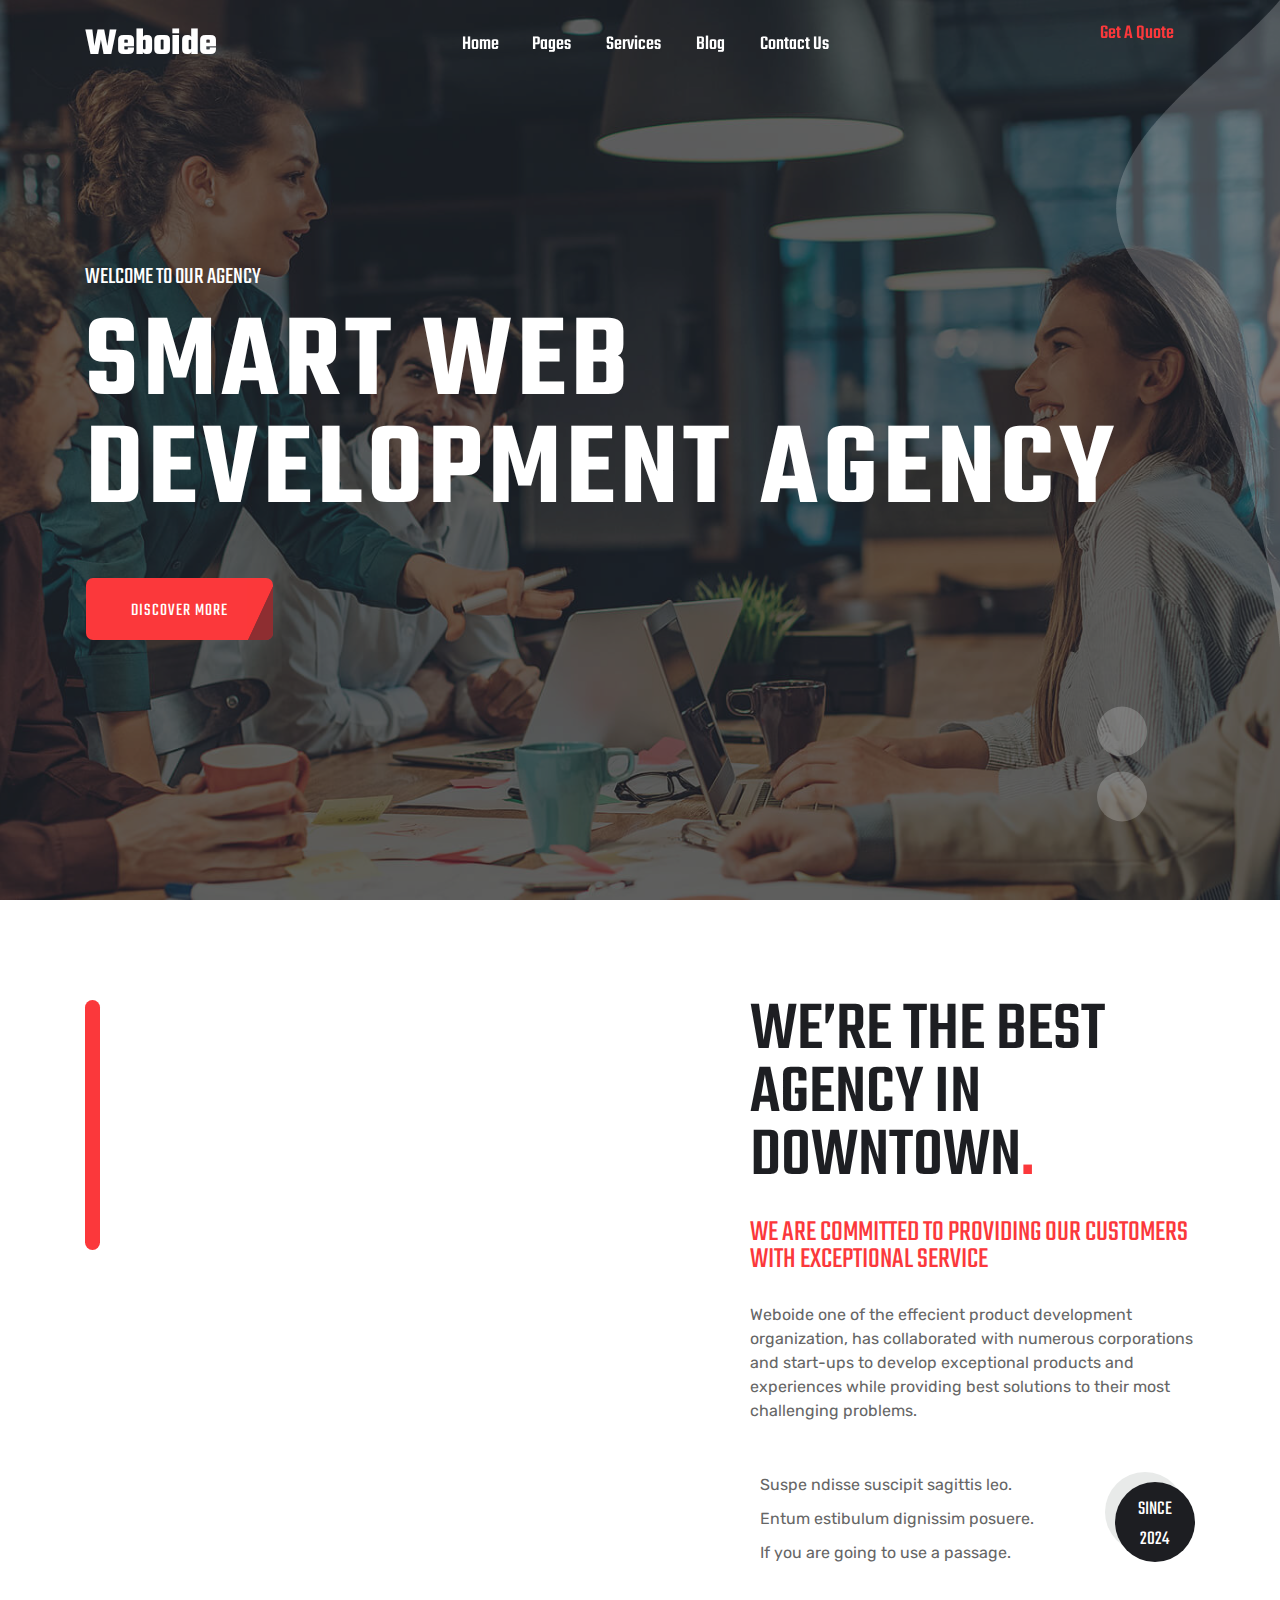
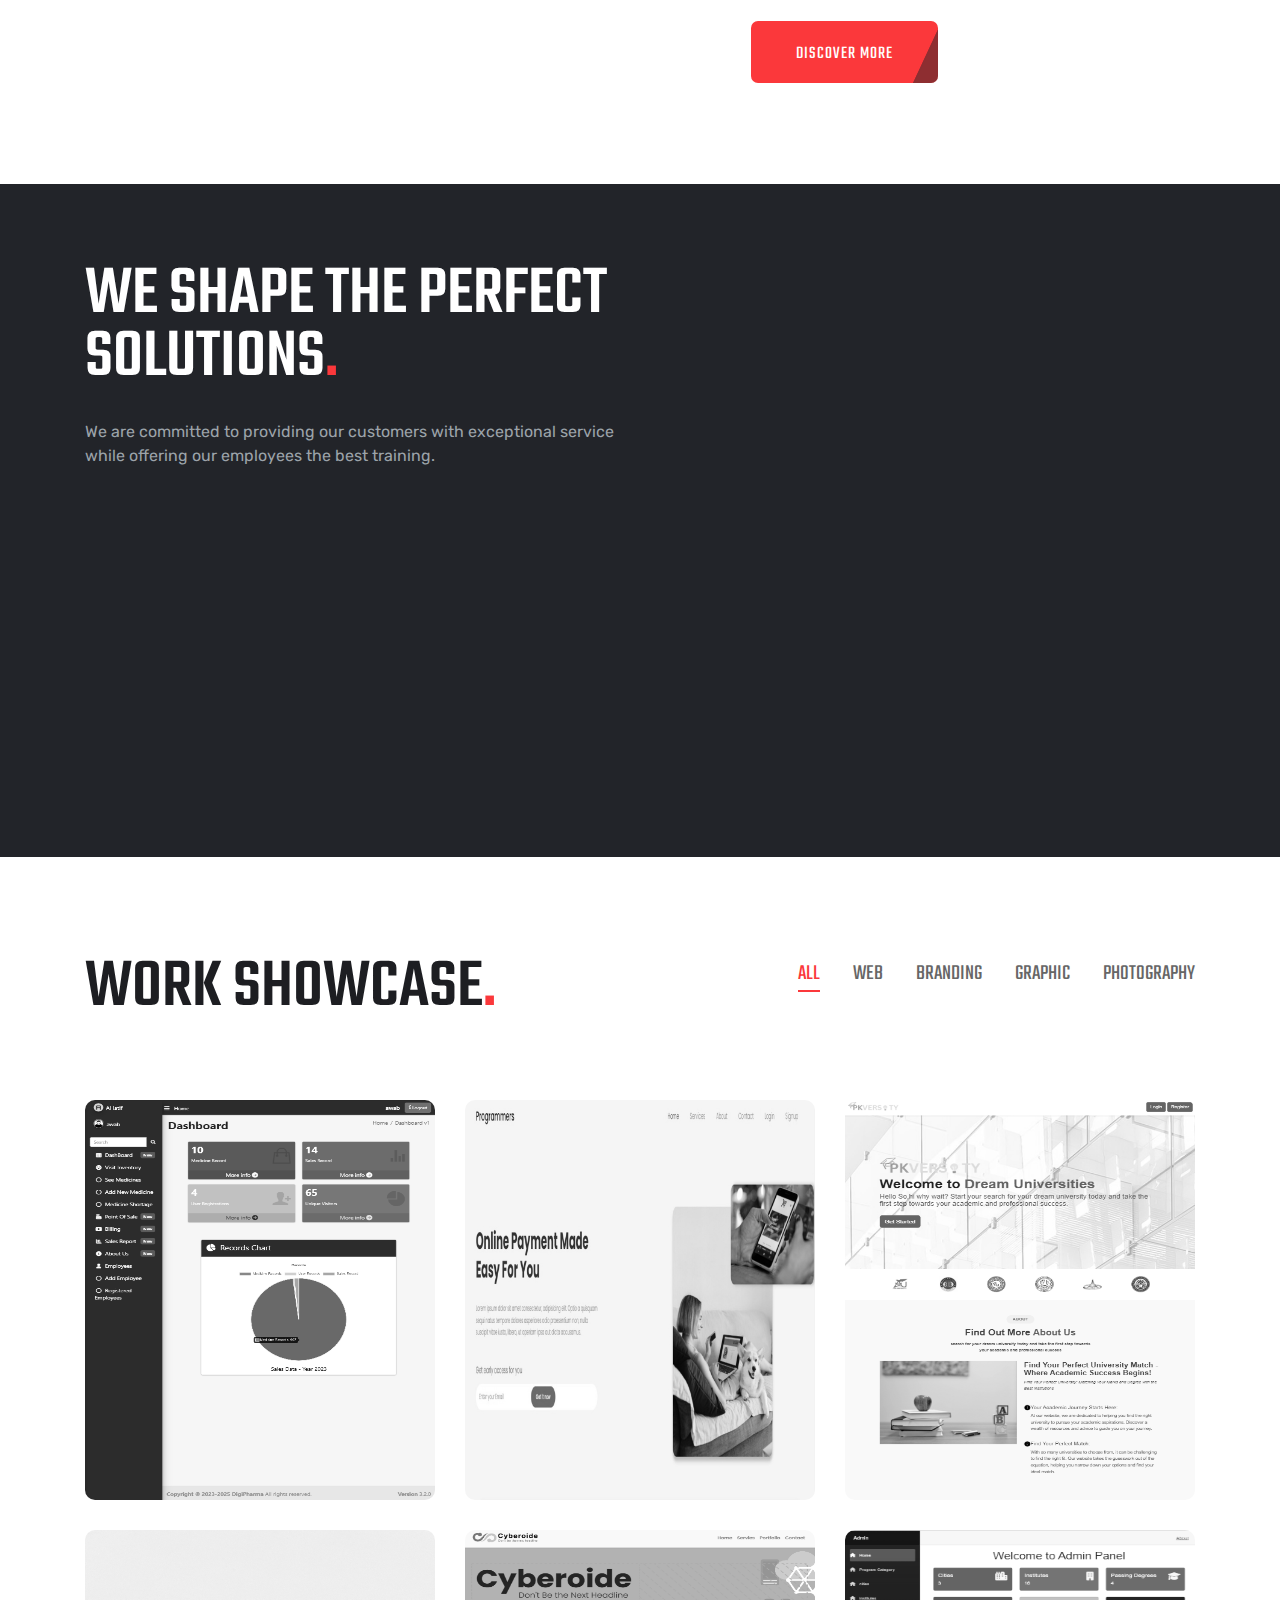
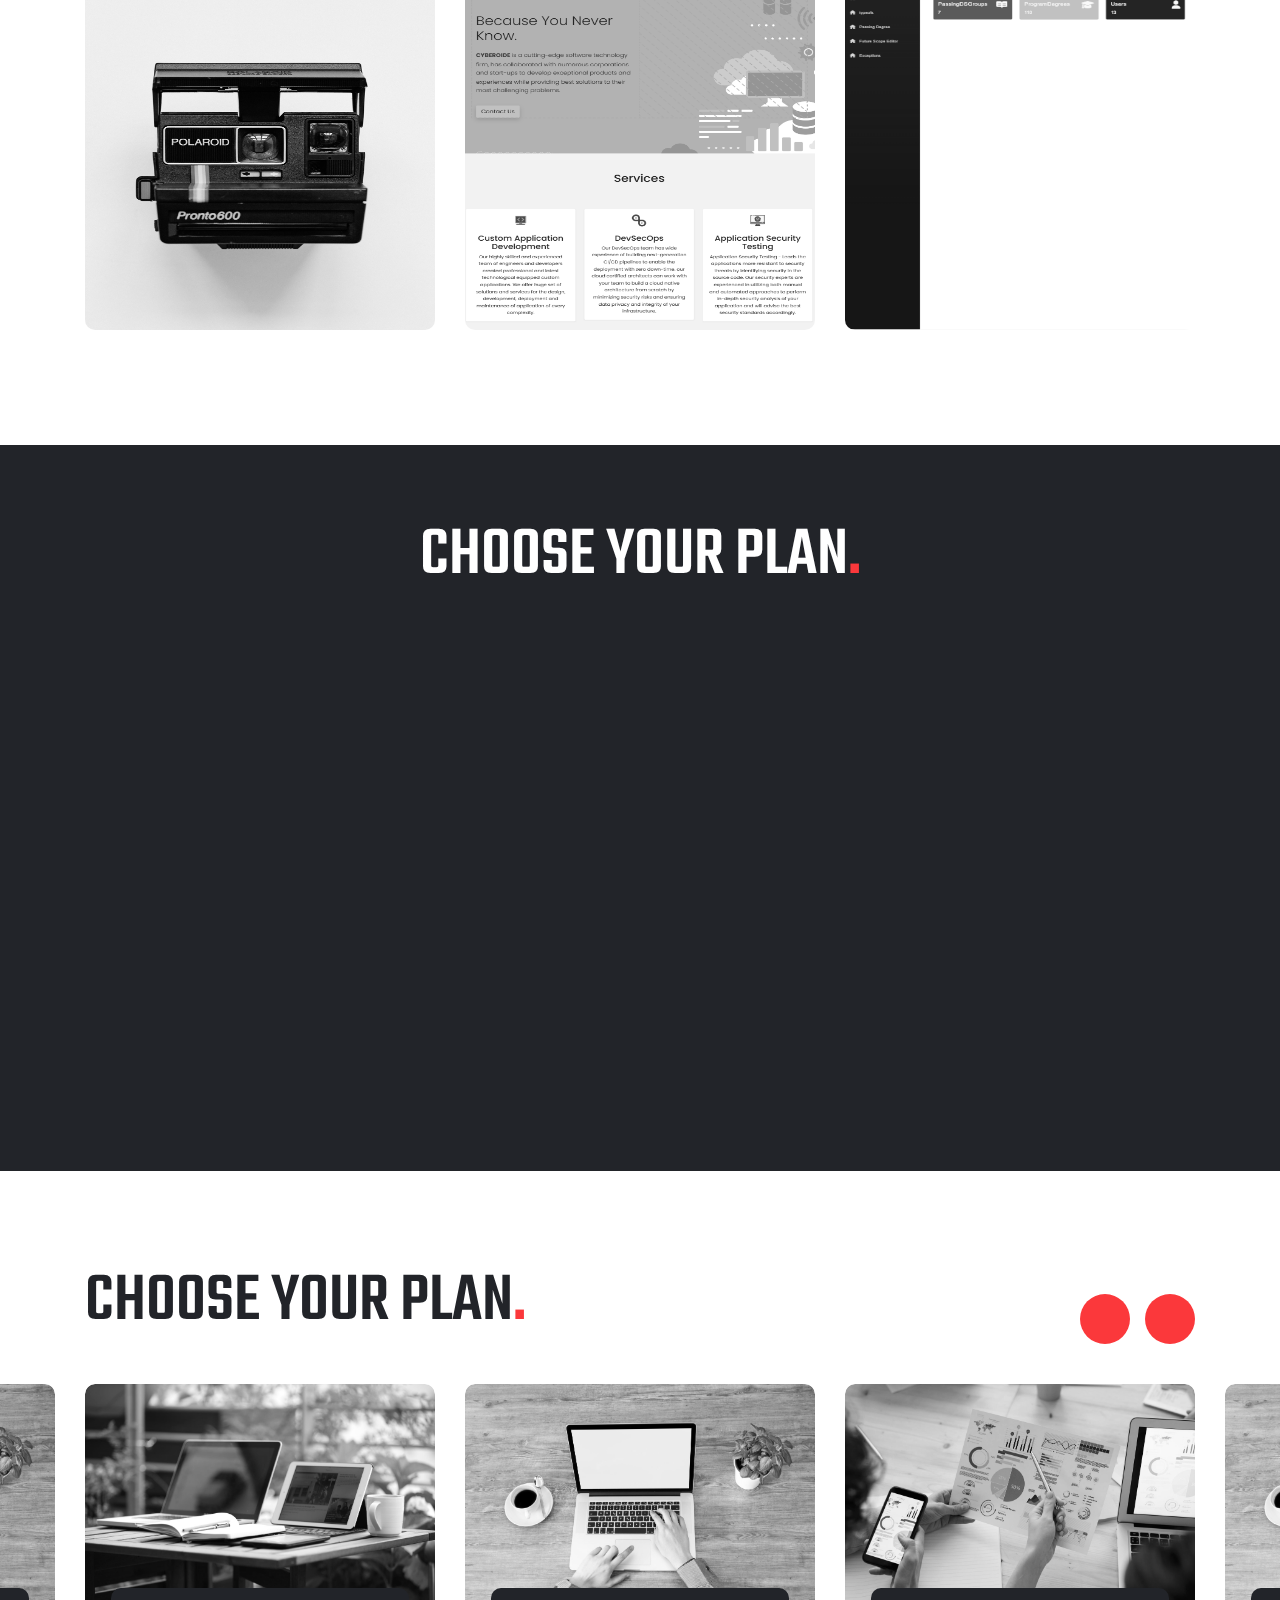
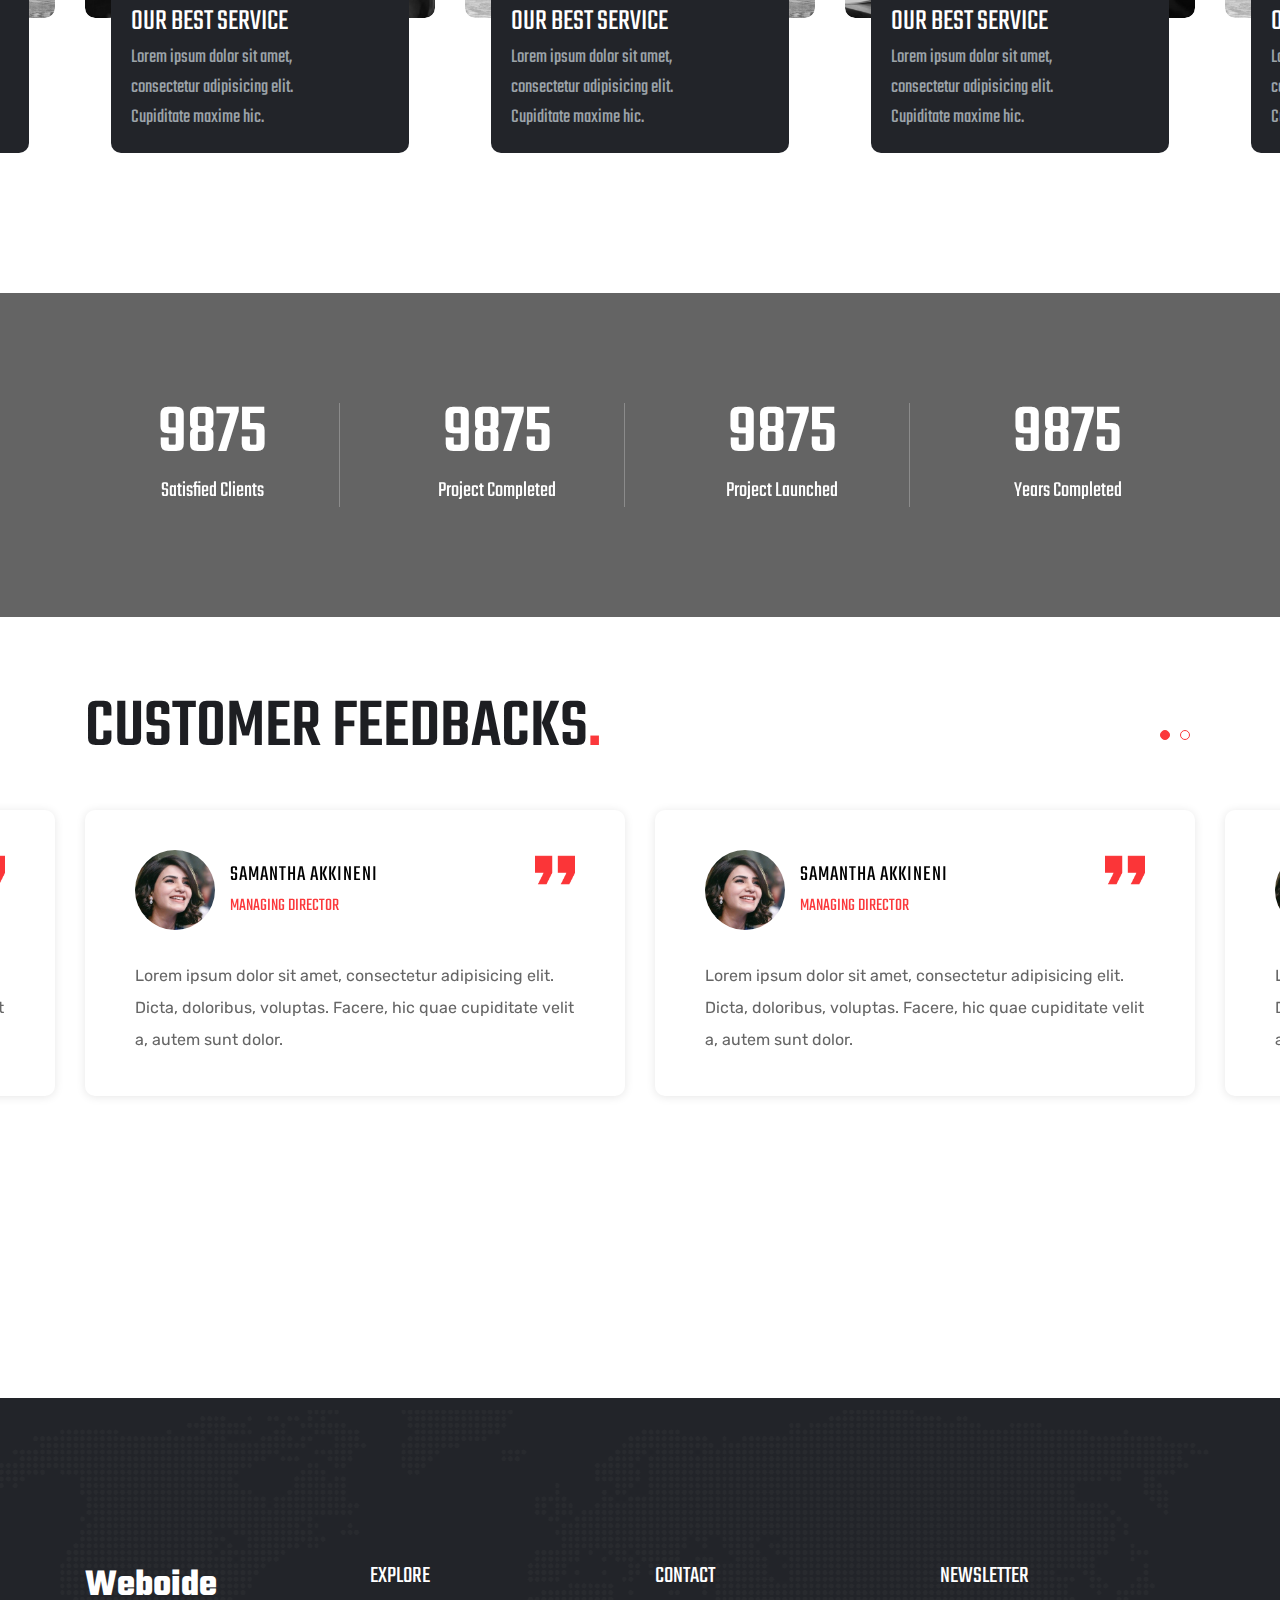
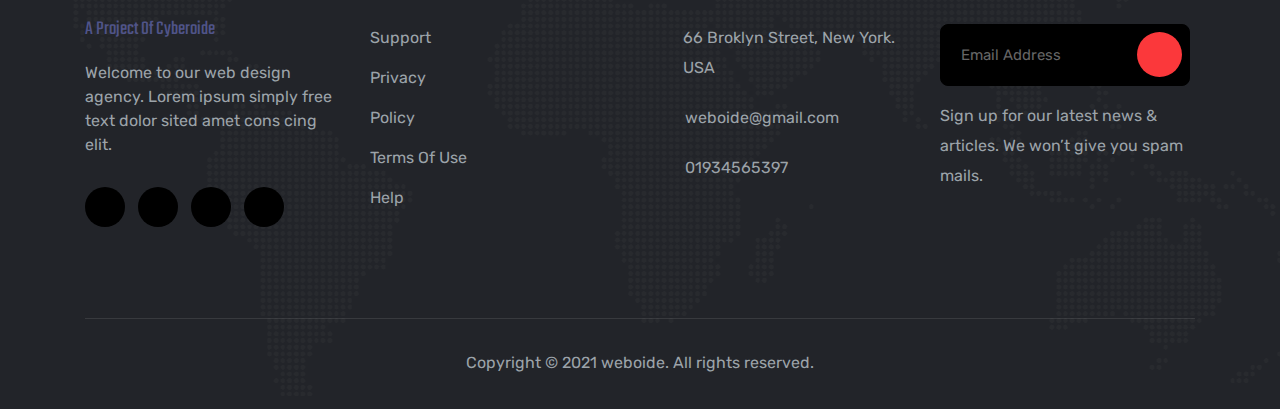
==== commit 22768432: "Add projects" ====
--- a/index.html
+++ b/index.html
@@ -28,10 +28,11 @@
    <nav id="navigration" class="navbar fixed-top p-0">
       <div class="container">
          <!-- <a class="logo" href="#"><img src="img/logo.png" alt=""></a> -->
-         <a class="logo" href="#">SoftoWeb</a>
+         <a class="logo" href="#">Weboide</a>
+         
          <div class="sidenav">
             <div class="header">
-               <a class="logo d-lg-none" href="#">SoftoWeb</a>
+               <a class="logo d-lg-none" href="#">Weboide</a>
                <a href="#" class="d-lg-none" id="showsidenav"><img src="img/icon/letter-x.png" alt=""> </a>
             </div>
             <ul class="mb-0">
@@ -137,8 +138,8 @@
                <div class="txt-box">
                   <div class="sec-header">
                      <h2>WE’RE THE BEST AGENCY IN DOWNTOWN<span>.</span></h2>
-                     <h4>WE ARE COMMITTED TO PROVIDING OUR CUSTOMERS WITH EXCEPTIONAL SERVICE WHILE OFFERING OUR EMPLOYEES THE BEST TRAINING.</h4>
-                     <p>Lorem Ipsum is simply dummy text of free available in market the printing and typesetting industry has been the industry's standard dummy text ever.</p>
+                     <h4>WE ARE COMMITTED TO PROVIDING OUR CUSTOMERS WITH EXCEPTIONAL SERVICE</h4>
+                     <p>Weboide one of the effecient product development organization, has collaborated with numerous corporations and start-ups to develop exceptional products and experiences while providing best solutions to their most challenging problems.</p>
                   </div>
                   <div class="part2">
                      <ul>
@@ -147,7 +148,7 @@
                         <li><i class="fal fa-check"></i> If you are going to use a passage.</li>
                      </ul>
                      <div class="since">
-                        <span>SINCE <br>2020</span>
+                        <span>SINCE <br>2024</span>
                      </div>
                   </div>
                   <a href="#serviceSection" class="btn layer-btn">DISCOVER MORE</a>
@@ -197,7 +198,7 @@
                <div class="service-box wow slideInRight" data-wow-duration="1.5s">
                   <div class="txt-area">
                      <h3>03</h3>
-                     <h4>SEO & CONTENT <br>WRITING</h4>
+                     <h4>CONTENT <br>WRITING</h4>
                   </div>
                   <div class="img-box">
                      <img src="img/icon/content-writing.png" alt="" class="img01">
@@ -209,7 +210,7 @@
                <div class="service-box wow slideInRight" data-wow-duration="1.5s">
                   <div class="txt-area">
                      <h3>04</h3>
-                     <h4>DIGITAL <br>MARKETING</h4>
+                     <h4>Quality <br>Assurance</h4>
                   </div>
                   <div class="img-box">
                      <img src="img/icon/digital-marketing.png" alt="" class="img01">
@@ -280,6 +281,40 @@
                               <div class="col-md-6 mb-5 mb-lg-0">
                                  <div class="img-box">
                                     <img src="img/service-web01.png" class="img-fluid" alt="">
+                                 </div>
+                              </div>
+                              <div class="col-md-6">
+                                 <div class="description">
+                                    <h4>DigiPharma</h4>
+                                    <p>DigiPharma, your all-in-one solution for seamless pharmacy management. With DigiPharma, managing your pharmacy becomes easier and more efficient than ever before. Say goodbye to traditional paperwork and hello to a streamlined, digital approach.</p>
+                                    <ul>
+                                       <li><i class="fal fa-file-alt"></i> Project : <span>Management System</span></li>
+                                       <li><i class="fad fa-user-tie"></i> Client : <span>Pharmacies</span></li>
+                                       <li><i class="fal fa-code"></i> Langages : <span>HTML, CSS, Blazor Server, C#, Bootstrap</span></li>
+                                       <li class="mb-0"><i class="fal fa-external-link"></i> Preview : <a href="https://digipharma.tech" target="_blank">www.digipharma.tech</a></li>
+                                    </ul>
+                                 </div>
+                              </div>
+                           </div>
+                        </div>
+                     </div>
+                     <div class="hover-txt">
+                        <span class="category">WEB</span>
+                        <p>DigiPharma SITE</p>
+                     </div>
+                  </div>
+               </div>
+               <div class="col-md-6 col-lg-4 mix branding photography">
+                  <div class="portfolio-box">
+                     <div class="img-box">
+                        <a href="#portfolioPreview02" class="popup-with-zoom-anim">
+                           <img src="img/service-web05.jpg" class="img-fluid" alt="">
+                        </a>
+                        <div id="portfolioPreview02" class="zoom-anim-dialog mfp-hide portfolio-preview">
+                           <div class="row">
+                              <div class="col-md-6 mb-5 mb-lg-0">
+                                 <div class="img-box">
+                                    <img src="img/portfolio-2.jpg" class="img-fluid" alt="">
                                  </div>
                               </div>
                               <div class="col-md-6">
@@ -303,17 +338,51 @@
                      </div>
                   </div>
                </div>
-               <div class="col-md-6 col-lg-4 mix branding photography">
+               <div class="col-md-6 col-lg-4 mix web graphic">
                   <div class="portfolio-box">
                      <div class="img-box">
-                        <a href="#portfolioPreview02" class="popup-with-zoom-anim">
-                           <img src="img/portfolio-2.jpg" class="img-fluid" alt="">
+                        <a href="#portfolioPreview03" class="popup-with-zoom-anim">
+                           <img src="img/service-web02.png" class="img-fluid" alt="">
                         </a>
-                        <div id="portfolioPreview02" class="zoom-anim-dialog mfp-hide portfolio-preview">
+                        <div id="portfolioPreview03" class="zoom-anim-dialog mfp-hide portfolio-preview">
                            <div class="row">
                               <div class="col-md-6 mb-5 mb-lg-0">
                                  <div class="img-box">
-                                    <img src="img/portfolio-2.jpg" class="img-fluid" alt="">
+                                    <img src="img/service-web02.png" class="img-fluid" alt="">
+                                 </div>
+                              </div>
+                              <div class="col-md-6">
+                                 <div class="description">
+                                    <h4>Pkversity</h4>
+                                    <p>Pkversity is designed to help students to find the best university that matches their academic achievements and career goals. Simply enter the marks and degree program of interest, and our search engine will generate a list of universities that match your criteria. Student can then filter by location, tuition fees, admission requirements, and other factors to narrow down their options.</p>
+                                    <ul>
+                                       <li><i class="fal fa-file-alt"></i> Project : <span>Pkversity</span></li>
+                                       <li><i class="fad fa-user-tie"></i> Client : <span>ASEYEM Institute</span></li>
+                                       <li><i class="fal fa-code"></i> Langages : <span>HTML, CSS, Blazor Server, C#, Bootstrap</span></li>
+                                       <li class="mb-0"><i class="fal fa-external-link"></i> Preview : <a href="http://pkversity-prod-lb-2135430736.us-east-1.elb.amazonaws.com/" target="_blank">www.pkversity.com</a></li>
+                                    </ul>
+                                 </div>
+                              </div>
+                           </div>
+                        </div>
+                     </div>
+                     <div class="hover-txt">
+                        <span class="category">WEB</span>
+                        <p>Pkversity</p>
+                     </div>
+                  </div>
+               </div>
+               <div class="col-md-6 col-lg-4 mix photography graphic">
+                  <div class="portfolio-box">
+                     <div class="img-box">
+                        <a href="#portfolioPreview04" class="popup-with-zoom-anim">
+                           <img src="img/portfolio-4.jpg" class="img-fluid" alt="">
+                        </a>
+                        <div id="portfolioPreview04" class="zoom-anim-dialog mfp-hide portfolio-preview">
+                           <div class="row">
+                              <div class="col-md-6 mb-5 mb-lg-0">
+                                 <div class="img-box">
+                                    <img src="img/portfolio-4.jpg" class="img-fluid" alt="">
                                  </div>
                               </div>
                               <div class="col-md-6">
@@ -337,17 +406,17 @@
                      </div>
                   </div>
                </div>
-               <div class="col-md-6 col-lg-4 mix web graphic">
+               <div class="col-md-6 col-lg-4 mix branding graphic web">
                   <div class="portfolio-box">
                      <div class="img-box">
-                        <a href="#portfolioPreview03" class="popup-with-zoom-anim">
-                           <img src="img/service-web02.png" class="img-fluid" alt="">
+                        <a href="#portfolioPreview05" class="popup-with-zoom-anim">
+                           <img src="img/service-web03.png" class="img-fluid" alt="">
                         </a>
-                        <div id="portfolioPreview03" class="zoom-anim-dialog mfp-hide portfolio-preview">
+                        <div id="portfolioPreview05" class="zoom-anim-dialog mfp-hide portfolio-preview">
                            <div class="row">
                               <div class="col-md-6 mb-5 mb-lg-0">
                                  <div class="img-box">
-                                    <img src="img/service-web02.png" class="img-fluid" alt="">
+                                    <img src="img/service-web03.png" class="img-fluid" alt="">
                                  </div>
                               </div>
                               <div class="col-md-6">
@@ -371,85 +440,17 @@
                      </div>
                   </div>
                </div>
-               <div class="col-md-6 col-lg-4 mix photography graphic">
-                  <div class="portfolio-box">
-                     <div class="img-box">
-                        <a href="#portfolioPreview04" class="popup-with-zoom-anim">
-                           <img src="img/portfolio-4.jpg" class="img-fluid" alt="">
-                        </a>
-                        <div id="portfolioPreview04" class="zoom-anim-dialog mfp-hide portfolio-preview">
-                           <div class="row">
-                              <div class="col-md-6 mb-5 mb-lg-0">
-                                 <div class="img-box">
-                                    <img src="img/portfolio-4.jpg" class="img-fluid" alt="">
-                                 </div>
-                              </div>
-                              <div class="col-md-6">
-                                 <div class="description">
-                                    <h4>CLOTHING WEBSITE</h4>
-                                    <p>Lorem ipsum dolor sit amet, consectetur adipisicing elit. Dicta, doloribus, voluptas. Facere, hic quae cupiditate velit a, autem sunt dolor.</p>
-                                    <ul>
-                                       <li><i class="fal fa-file-alt"></i> Project : <span>Website</span></li>
-                                       <li><i class="fad fa-user-tie"></i> Client : <span>KhadiGhar</span></li>
-                                       <li><i class="fal fa-code"></i> Langages : <span>HTML, CSS, Javascript</span></li>
-                                       <li class="mb-0"><i class="fal fa-external-link"></i> Preview : <a href="#" target="_blank">www.khadighar.com</a></li>
-                                    </ul>
-                                 </div>
-                              </div>
-                           </div>
-                        </div>
-                     </div>
-                     <div class="hover-txt">
-                        <span class="category">WEB</span>
-                        <p>CLOTHING SITE</p>
-                     </div>
-                  </div>
-               </div>
-               <div class="col-md-6 col-lg-4 mix branding graphic web">
-                  <div class="portfolio-box">
-                     <div class="img-box">
-                        <a href="#portfolioPreview05" class="popup-with-zoom-anim">
-                           <img src="img/portfolio-5.jpg" class="img-fluid" alt="">
-                        </a>
-                        <div id="portfolioPreview05" class="zoom-anim-dialog mfp-hide portfolio-preview">
-                           <div class="row">
-                              <div class="col-md-6 mb-5 mb-lg-0">
-                                 <div class="img-box">
-                                    <img src="img/portfolio-5.jpg" class="img-fluid" alt="">
-                                 </div>
-                              </div>
-                              <div class="col-md-6">
-                                 <div class="description">
-                                    <h4>CLOTHING WEBSITE</h4>
-                                    <p>Lorem ipsum dolor sit amet, consectetur adipisicing elit. Dicta, doloribus, voluptas. Facere, hic quae cupiditate velit a, autem sunt dolor.</p>
-                                    <ul>
-                                       <li><i class="fal fa-file-alt"></i> Project : <span>Website</span></li>
-                                       <li><i class="fad fa-user-tie"></i> Client : <span>KhadiGhar</span></li>
-                                       <li><i class="fal fa-code"></i> Langages : <span>HTML, CSS, Javascript</span></li>
-                                       <li class="mb-0"><i class="fal fa-external-link"></i> Preview : <a href="#" target="_blank">www.khadighar.com</a></li>
-                                    </ul>
-                                 </div>
-                              </div>
-                           </div>
-                        </div>
-                     </div>
-                     <div class="hover-txt">
-                        <span class="category">WEB</span>
-                        <p>CLOTHING SITE</p>
-                     </div>
-                  </div>
-               </div>
                <div class="col-md-6 col-lg-4 mix web photography">
                   <div class="portfolio-box">
                      <div class="img-box">
                         <a href="#portfolioPreview06" class="popup-with-zoom-anim">
-                           <img src="img/portfolio-6.jpg" class="img-fluid" alt="">
+                           <img src="img/service-web04.png" class="img-fluid" alt="">
                         </a>
                         <div id="portfolioPreview06" class="zoom-anim-dialog mfp-hide portfolio-preview">
                            <div class="row">
                               <div class="col-md-6 mb-5 mb-lg-0">
                                  <div class="img-box">
-                                    <img src="img/portfolio-6.jpg" class="img-fluid" alt="">
+                                    <img src="img/service-web04.png" class="img-fluid" alt="">
                                  </div>
                               </div>
                               <div class="col-md-6">
@@ -747,7 +748,8 @@
          <div class="row">
             <div class="col-lg-3 col-md-6 mb-5 mb-lg-0">
                <div class="footer-box">
-                  <a href="#" class="logo">SOFTOWEB</a>
+                  <a href="#" class="logo">Weboide</a>
+                  <p >A Project Of Cyberoide</p>
                   <p class="about">Welcome to our web design agency. Lorem ipsum simply free text dolor sited amet cons cing elit.</p>
                   <div class="social-links">
                      <a href="#"><i class="fab fa-facebook"></i></a>
@@ -785,7 +787,7 @@
                         <i class="fal fa-envelope"></i>
                      </div>
                      <div class="txt">
-                        <span>softoweb1@gmail.com</span>
+                        <span>weboide@gmail.com</span>
                      </div>
                   </div>
                   <div class="icon-box mb-0">
@@ -814,7 +816,7 @@
          <div class="copy-right">
             <div class="row">
                <div class="col">
-                  <span>Copyright © 2021 SoftoWeb. All rights reserved.</span>
+                  <span>Copyright © 2021 weboide. All rights reserved.</span>
                </div>
             </div>
          </div>
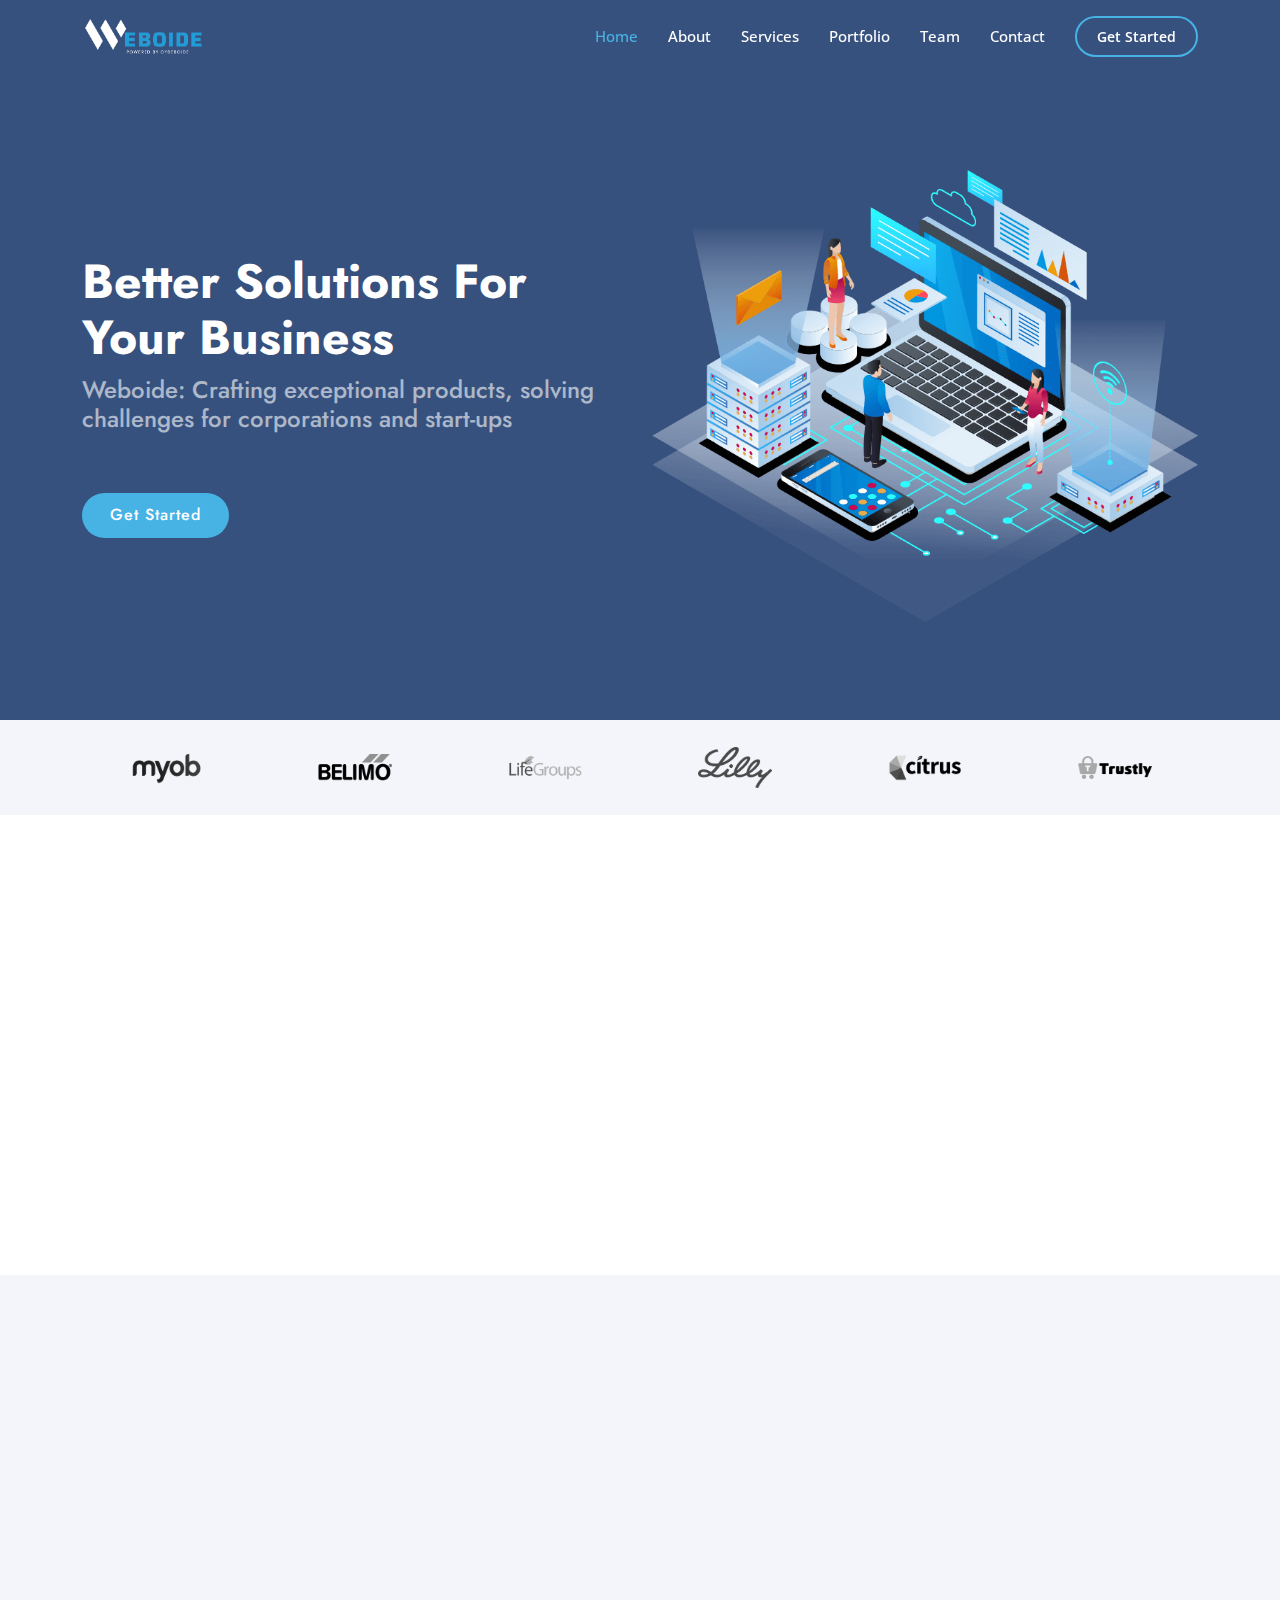
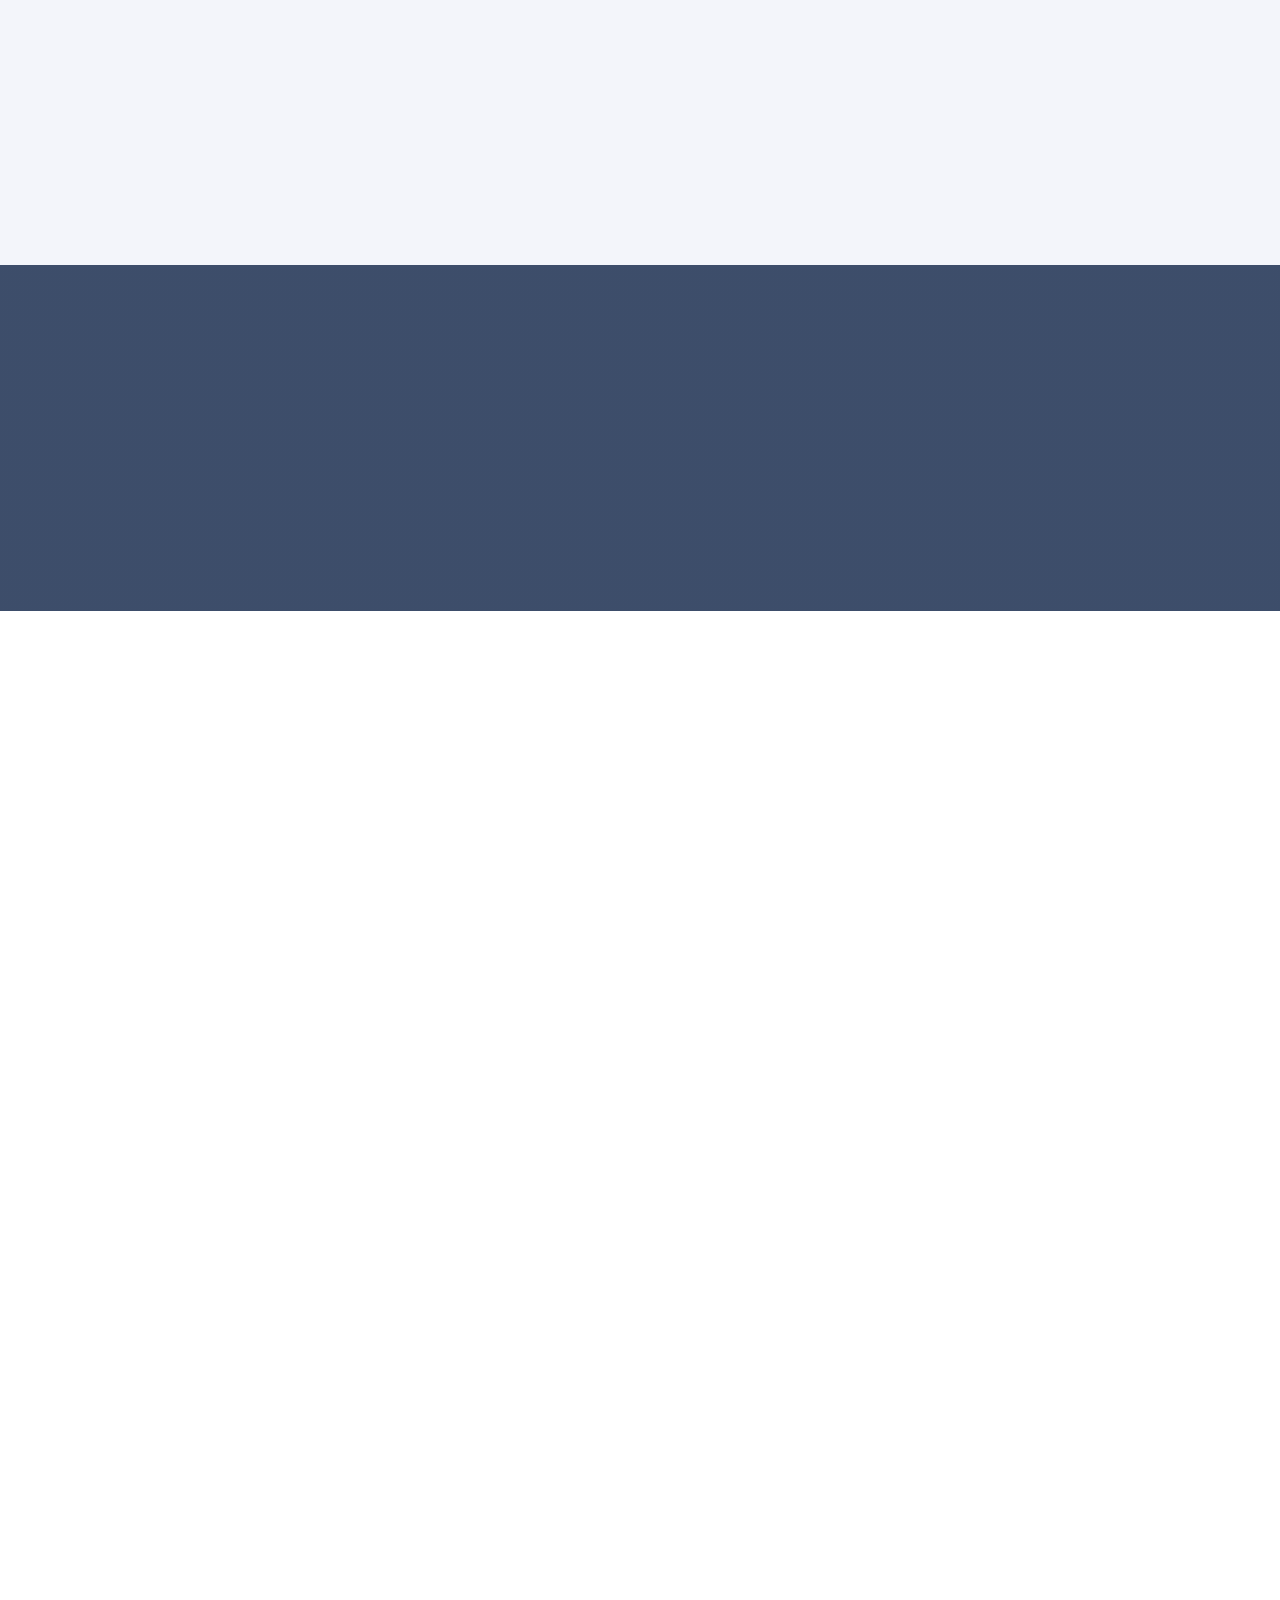
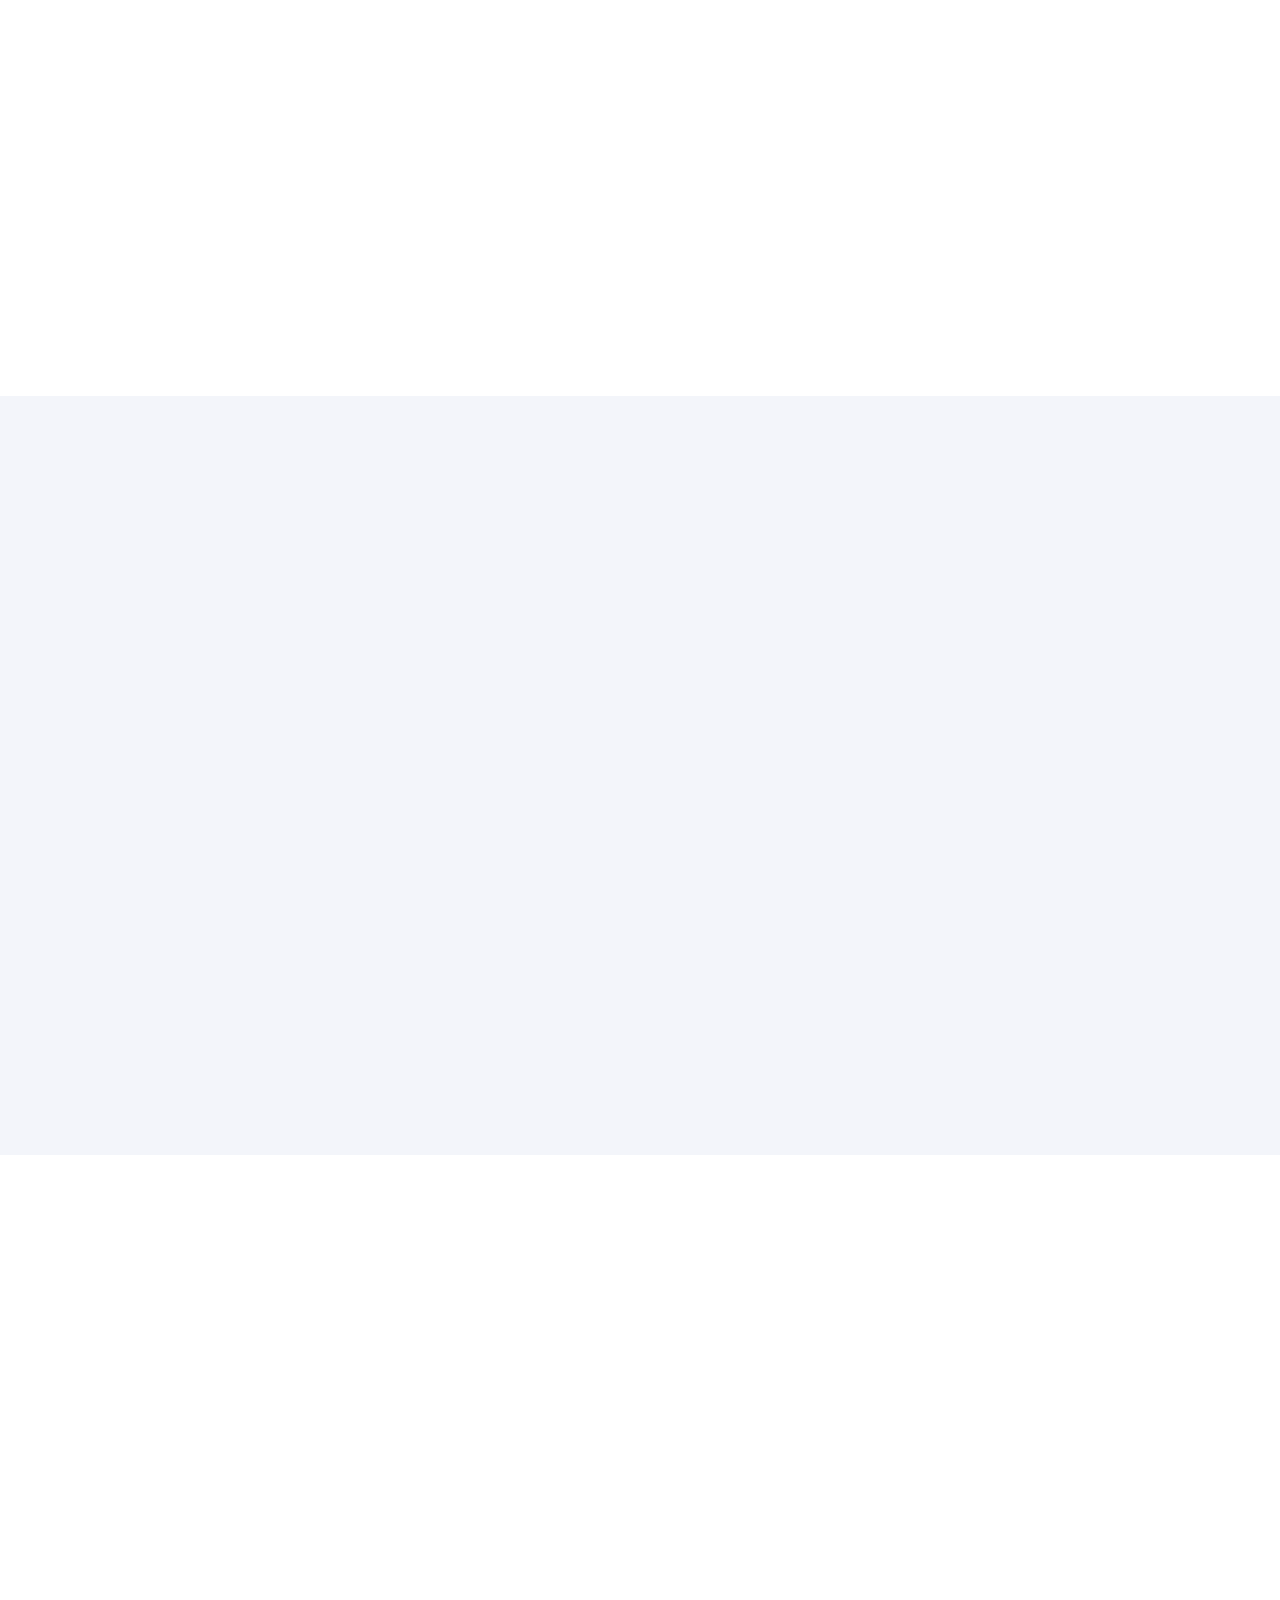
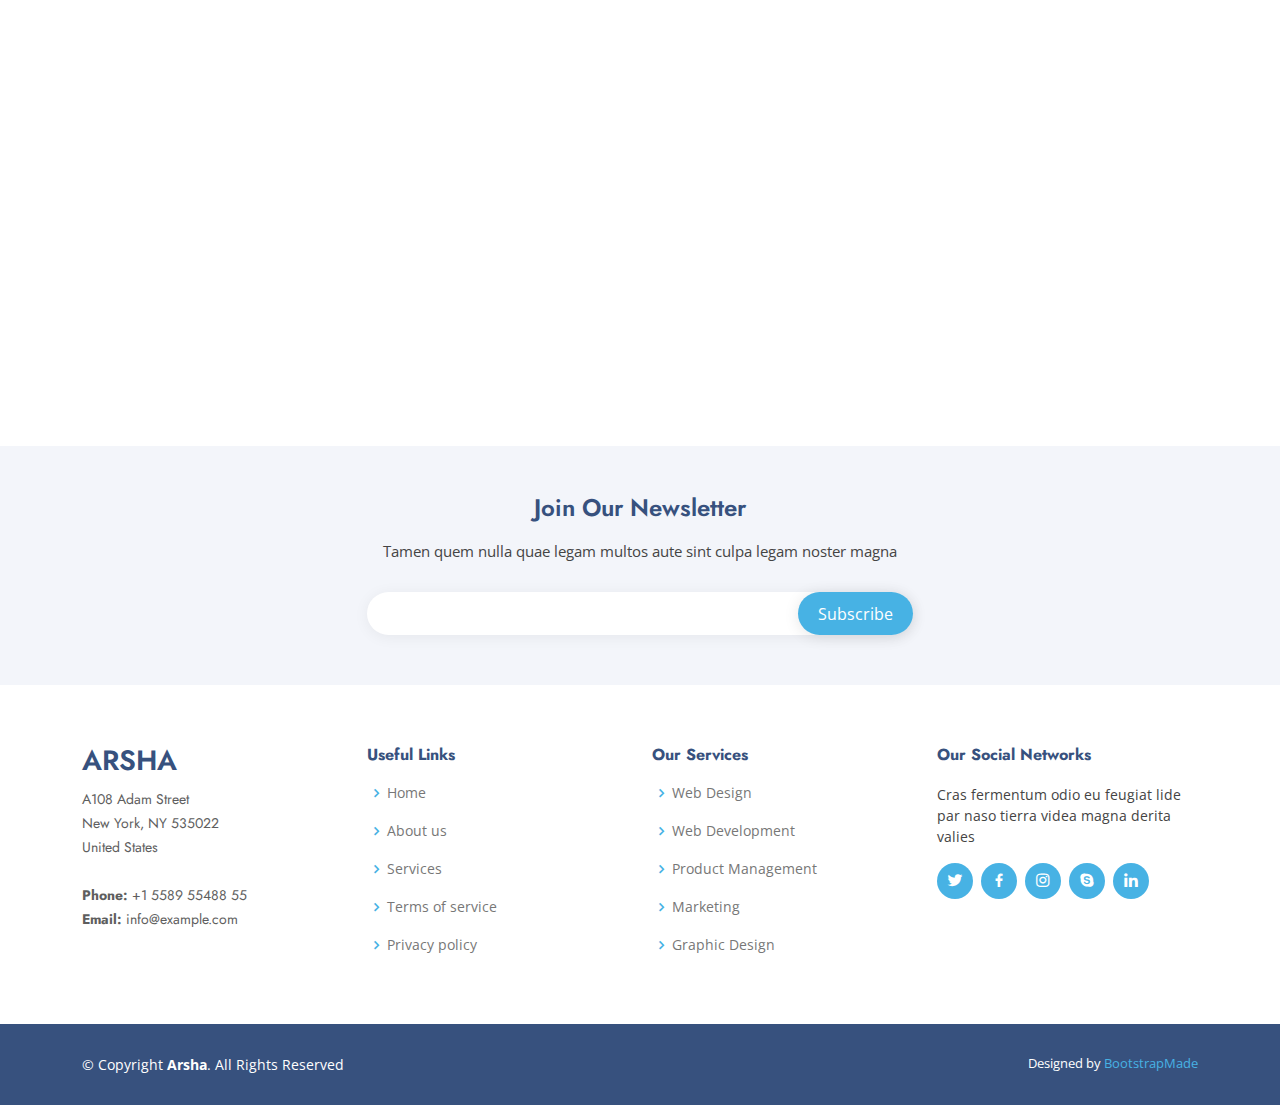
==== commit 85b89ca6: "Add all files" ====
--- a/index.html
+++ b/index.html
@@ -1,857 +1,599 @@
 <!DOCTYPE html>
 <html lang="en">
+
 <head>
-   <meta charset="UTF-8">
-   <meta name="viewport" content="width=device-width, initial-scale=1.0">
-   <meta http-equiv="X-UA-Compatible" content="ie=edge">
-   <link rel="shortcut icon" href="img/softoweb.png">
-   <!-- GOOGLE FONTS CDN LINK -->
-   <link rel="preconnect" href="https://fonts.gstatic.com">
-   <link href="https://fonts.googleapis.com/css2?family=Rubik:wght@300;400;500;600;700;800&family=Teko:wght@400;500;600;700&display=swap" rel="stylesheet">
-   <!-- CSS LINK -->
-   <link rel="stylesheet" href="css/bootstrap.css">
-   <!-- AOS ANIAMATION PLUGIN -->
-   <link rel="stylesheet" href="css/animate.css">
-   <!-- OWL CAROUSEL PLUGIN -->
-   <link rel="stylesheet" href="css/owl.carousel.min.css">
-   <link rel="stylesheet" href="css/owl.theme.default.min.css">
-   <!-- MAGNIFIC POPUP PLUGIN -->
-   <link rel="stylesheet" href="css/magnific-popup.css">
-   <link rel="stylesheet" href="css/custom.css">
-   <title>SoftoWeb</title>
+  <meta charset="utf-8">
+  <meta content="width=device-width, initial-scale=1.0" name="viewport">
+
+  <title>Weboide</title>
+  <meta content="" name="description">
+  <meta content="" name="keywords">
+
+  <!-- Favicons -->
+  <link href="assets/img/favicon.png" rel="icon">
+  <link href="assets/img/apple-touch-icon.png" rel="apple-touch-icon">
+
+  <!-- Google Fonts -->
+  <link href="https://fonts.googleapis.com/css?family=Open+Sans:300,300i,400,400i,600,600i,700,700i|Jost:300,300i,400,400i,500,500i,600,600i,700,700i|Poppins:300,300i,400,400i,500,500i,600,600i,700,700i" rel="stylesheet">
+
+  <!-- Vendor CSS Files -->
+  <link href="assets/vendor/aos/aos.css" rel="stylesheet">
+  <link href="assets/vendor/bootstrap/css/bootstrap.min.css" rel="stylesheet">
+  <link href="assets/vendor/bootstrap-icons/bootstrap-icons.css" rel="stylesheet">
+  <link href="assets/vendor/boxicons/css/boxicons.min.css" rel="stylesheet">
+  <link href="assets/vendor/glightbox/css/glightbox.min.css" rel="stylesheet">
+  <link href="assets/vendor/remixicon/remixicon.css" rel="stylesheet">
+  <link href="assets/vendor/swiper/swiper-bundle.min.css" rel="stylesheet">
+
+  <!-- Template Main CSS File -->
+  <link href="assets/css/style.css" rel="stylesheet">
+
+  <!-- =======================================================
+  * Template Name: Arsha
+  * Updated: Jan 29 2024 with Bootstrap v5.3.2
+  * Template URL: https://bootstrapmade.com/arsha-free-bootstrap-html-template-corporate/
+  * Author: BootstrapMade.com
+  * License: https://bootstrapmade.com/license/
+  ======================================================== -->
 </head>
+
 <body>
 
-
-
-   <!-- ======================================== NAVIGRATION ======================================== -->
-   <nav id="navigration" class="navbar fixed-top p-0">
+  <!-- ======= Header ======= -->
+  <header id="header" class="fixed-top ">
+    <div class="container d-flex align-items-center">
+
+      <h1 class="logo me-auto"><a href="index.html">
+        <img src="./assets/img/weboide.png" height="80" alt="">
+      </a></h1>
+      <!-- Uncomment below if you prefer to use an image logo -->
+      <!-- <a href="index.html" class="logo me-auto"><img src="assets/img/logo.png" alt="" class="img-fluid"></a>-->
+
+      <nav id="navbar" class="navbar">
+        <ul>
+          <li><a class="nav-link scrollto active" href="#hero">Home</a></li>
+          <li><a class="nav-link scrollto" href="#about">About</a></li>
+          <li><a class="nav-link scrollto" href="#services">Services</a></li>
+          <li><a class="nav-link   scrollto" href="#portfolio">Portfolio</a></li>
+          <li><a class="nav-link scrollto" href="#team">Team</a></li>
+         
+          <li><a class="nav-link scrollto" href="#contact">Contact</a></li>
+          <li><a class="getstarted scrollto" href="#about">Get Started</a></li>
+        </ul>
+        <i class="bi bi-list mobile-nav-toggle"></i>
+      </nav><!-- .navbar -->
+
+    </div>
+  </header><!-- End Header -->
+
+  <!-- ======= Hero Section ======= -->
+  <section id="hero" class="d-flex align-items-center">
+
+    <div class="container">
+      <div class="row">
+        <div class="col-lg-6 d-flex flex-column justify-content-center pt-4 pt-lg-0 order-2 order-lg-1" data-aos="fade-up" data-aos-delay="200">
+          <h1>Better Solutions For Your Business</h1>
+          <h2>Weboide: Crafting exceptional products, solving challenges for corporations and start-ups</h2>
+          <div class="d-flex justify-content-center justify-content-lg-start">
+            <a href="#about" class="btn-get-started scrollto">Get Started</a>
+          </div>
+        </div>
+        <div class="col-lg-6 order-1 order-lg-2 hero-img" data-aos="zoom-in" data-aos-delay="200">
+          <img src="assets/img/hero-img.png" class="img-fluid animated" alt="">
+        </div>
+      </div>
+    </div>
+
+  </section><!-- End Hero -->
+
+  <main id="main">
+
+    <!-- ======= Clients Section ======= -->
+    <section id="clients" class="clients section-bg">
       <div class="container">
-         <!-- <a class="logo" href="#"><img src="img/logo.png" alt=""></a> -->
-         <a class="logo" href="#">Weboide</a>
-         
-         <div class="sidenav">
-            <div class="header">
-               <a class="logo d-lg-none" href="#">Weboide</a>
-               <a href="#" class="d-lg-none" id="showsidenav"><img src="img/icon/letter-x.png" alt=""> </a>
-            </div>
-            <ul class="mb-0">
-               <li class="nav-item"><a class="nav-link" href="index.html">Home</a></li>
-               <li class="nav-item dropdown">
-                  <a class="nav-link" data-toggle="collapse" href="#menu1">Pages <i class="fal fa-angle-down"></i></a>
-                  <div id="menu1" class="dropdown-menus collapse">
-                     <a class="dropdown-item" href="#"><span>About Us</span></a>
-                     <a class="dropdown-item" href="#"><span>Faq</span></a>
-                     <a class="dropdown-item" href="#"><span>Pricing</span></a>
-                     <a class="dropdown-item" href="#"><span>Team</span></a>
-                     <!-- <a class="dropdown-item" href="#"><span>Coming Soon</span></a>
-                     <a class="dropdown-item" href="#"><span>Error 404</span></a>
-                     <a class="dropdown-item" href="#"><span>Site Down</span></a> -->
-                  </div>
-               </li>
-               <li class="nav-item dropdown">
-                  <a class="nav-link" data-toggle="collapse" href="#menu2">Services <i class="fal fa-angle-down"></i></a>
-                  <div id="menu2" class="dropdown-menus collapse">
-                     <a class="dropdown-item" href="#"><span>Services</span></a>
-                     <a class="dropdown-item" href="#"><span>Services Details</span></a>
-                  </div>
-               </li>
-               <li class="nav-item dropdown">
-                  <a class="nav-link" data-toggle="collapse" href="#menu3">Blog <i class="fal fa-angle-down"></i></a>
-                  <div id="menu3" class="dropdown-menus collapse">
-                     <a class="dropdown-item" href="#"><span>Blog</span></a>
-                     <div class="dropdown-2">
-                        <a class="dropdown-item" data-toggle="collapse" href="#menu4"><span>Blog Details</span> <i class="fal fa-angle-right"></i></a>
-                        <div id="menu4" class="dropdown-menus-2 collapse">
-                           <a class="dropdown-item" href="#"><span>Blog Details 1</span></a>
-                           <a class="dropdown-item" href="#"><span>Blog Details 2</span></a>
-                           <a class="dropdown-item" href="#"><span>Blog Details 3</span></a>
-                        </div>
-                     </div>
-                  </div>
-               </li>
-               <li class="nav-item"><a class="nav-link" href="contact.html">Contact Us</a></li>
+
+        <div class="row" data-aos="zoom-in">
+
+          <div class="col-lg-2 col-md-4 col-6 d-flex align-items-center justify-content-center">
+            <img src="assets/img/clients/client-1.png" class="img-fluid" alt="">
+          </div>
+
+          <div class="col-lg-2 col-md-4 col-6 d-flex align-items-center justify-content-center">
+            <img src="assets/img/clients/client-2.png" class="img-fluid" alt="">
+          </div>
+
+          <div class="col-lg-2 col-md-4 col-6 d-flex align-items-center justify-content-center">
+            <img src="assets/img/clients/client-3.png" class="img-fluid" alt="">
+          </div>
+
+          <div class="col-lg-2 col-md-4 col-6 d-flex align-items-center justify-content-center">
+            <img src="assets/img/clients/client-4.png" class="img-fluid" alt="">
+          </div>
+
+          <div class="col-lg-2 col-md-4 col-6 d-flex align-items-center justify-content-center">
+            <img src="assets/img/clients/client-5.png" class="img-fluid" alt="">
+          </div>
+
+          <div class="col-lg-2 col-md-4 col-6 d-flex align-items-center justify-content-center">
+            <img src="assets/img/clients/client-6.png" class="img-fluid" alt="">
+          </div>
+
+        </div>
+
+      </div>
+    </section><!-- End Cliens Section -->
+
+    <!-- ======= About Us Section ======= -->
+    <section id="about" class="about">
+      <div class="container" data-aos="fade-up">
+
+        <div class="section-title">
+          <h2>About Us</h2>
+        </div>
+
+        <div class="row content">
+          <div class="col-lg-6">
+            <p>
+              WE ARE COMMITTED TO PROVIDING OUR CUSTOMERS WITH EXCEPTIONAL SERVICE
+            </p>
+            <ul>
+              <li><i class="ri-check-double-line"></i> Ullamco laboris nisi ut aliquip ex ea commodo consequat</li>
+              <li><i class="ri-check-double-line"></i> Duis aute irure dolor in reprehenderit in voluptate velit</li>
+              <li><i class="ri-check-double-line"></i> Ullamco laboris nisi ut aliquip ex ea commodo consequat</li>
             </ul>
-         </div>
-         <button class="btn font-btn get-quote d-none d-md-block"><i class="fal fa-chevron-right"></i> <span>Get A Quote</span></button>
-         <div id="hamburger" class="d-lg-none">
-            <img src="img/icon/menu.png" class="img01" alt="">
-         </div>
-      </div>
-   </nav>
-
-
-
-   <!-- ======================================== HOME SECTION ======================================== -->
-   <section id="homeSection">
-      <div class="owl-carousel">
-         <div class="slider-box slider-box1">
-            <div class="overlay">
-               <div class="container">
-                  <div class="row">
-                     <div class="col">
-                        <div class="txt-box">
-                           <div class="txt-area">
-                              <p>WELCOME TO OUR AGENCY</p>
-                              <h1>SMART WEB DEVELOPMENT AGENCY</h1>
-                              <a href="#serviceSection" class="btn layer-btn">DISCOVER MORE</a>
-                           </div>
-                        </div>
-                     </div>
-                  </div>
-               </div>
-            </div>
-         </div>
-         <div class="slider-box slider-box2">
-            <div class="overlay">
-               <div class="container">
-                  <div class="row">
-                     <div class="col">
-                        <div class="txt-box" data-aos="fade-up" data-aos-anchor-placement="center-bottom">
-                           <div class="txt-area">
-                              <p>WE CREATE IDEAS</p>
-                              <h1>BUILD STUNNING WEBSITE WITH US</h1>
-                              <a href="#serviceSection" class="btn layer-btn">DISCOVER MORE</a>
-                           </div>
-                        </div>
-                     </div>
-                  </div>
-               </div>
-            </div>
-         </div>
-      </div>
-   </section>
-
-
-
-   <!-- ======================================== FEATURE SECTION ======================================== -->
-   <section id="featureSection">
+          </div>
+          <div class="col-lg-6 pt-4 pt-lg-0">
+            <p>
+              Weboide one of the effecient product development organization, has collaborated with numerous corporations and start-ups to develop exceptional products and experiences while providing best solutions to their most challenging problems.
+            </p>
+            <a href="#" class="btn-learn-more">Learn More</a>
+          </div>
+        </div>
+
+      </div>
+    </section><!-- End About Us Section -->
+
+
+
+
+    <!-- ======= Services Section ======= -->
+    <section id="services" class="services section-bg">
+      <div class="container" data-aos="fade-up">
+
+        <div class="section-title">
+          <h2>Services</h2>
+          <p>We are committed to providing our customers with exceptional service while offering our employees the best training.</p>
+        </div>
+
+        <div class="row">
+          <div class="col-xl-3 col-md-6 d-flex align-items-stretch" data-aos="zoom-in" data-aos-delay="100">
+            <div class="icon-box">
+              <div class="icon"><i class="bx bxl-dribbble"></i></div>
+              <h4><a href="">Web Development</a></h4>
+              <p>Elevate your brand online with our expert web development, delivering seamless and impactful digital experiences.</p>
+            </div>
+          </div>
+
+          <div class="col-xl-3 col-md-6 d-flex align-items-stretch mt-4 mt-md-0" data-aos="zoom-in" data-aos-delay="200">
+            <div class="icon-box">
+              <div class="icon"><i class="bx bx-file"></i></div>
+              <h4><a href="">App Development</a></h4>
+              <p>Revolutionize user experiences with our dynamic app development solutions, blending innovation and functionality seamlessly.</p>
+            </div>
+          </div>
+
+          <div class="col-xl-3 col-md-6 d-flex align-items-stretch mt-4 mt-xl-0" data-aos="zoom-in" data-aos-delay="300">
+            <div class="icon-box">
+              <div class="icon"><i class="bx bx-tachometer"></i></div>
+              <h4><a href="">Graphic Designing</a></h4>
+              <p>Transforming visions into visual masterpieces – our graphics design brings your ideas to life with creativity and precision."</p>
+            </div>
+          </div>
+
+          <div class="col-xl-3 col-md-6 d-flex align-items-stretch mt-4 mt-xl-0" data-aos="zoom-in" data-aos-delay="400">
+            <div class="icon-box">
+              <div class="icon"><i class="bx bx-layer"></i></div>
+              <h4><a href="">Content Writing</a></h4>
+              <p>Crafting compelling narratives and engaging content that captivates audiences – your story, our words."</p>
+            </div>
+          </div>
+
+        </div>
+
+      </div>
+    </section><!-- End Services Section -->
+
+    <!-- ======= Cta Section ======= -->
+    <section id="cta" class="cta">
+      <div class="container" data-aos="zoom-in">
+
+        <div class="row">
+          <div class="col-lg-9 text-center text-lg-start">
+            <h3>Call To Action</h3>
+            <p> Duis aute irure dolor in reprehenderit in voluptate velit esse cillum dolore eu fugiat nulla pariatur. Excepteur sint occaecat cupidatat non proident, sunt in culpa qui officia deserunt mollit anim id est laborum.</p>
+          </div>
+          <div class="col-lg-3 cta-btn-container text-center">
+            <a class="cta-btn align-middle" href="#">Call To Action</a>
+          </div>
+        </div>
+
+      </div>
+    </section><!-- End Cta Section -->
+
+    <!-- ======= Portfolio Section ======= -->
+    <section id="portfolio" class="portfolio">
+      <div class="container" data-aos="fade-up">
+
+        <div class="section-title">
+          <h2>Portfolio</h2>
+          <p>Explore a portfolio rich in diverse experiences and innovative solutions. From tackling complex challenges to delivering seamless projects, witness a journey marked by creativity, dedication, and successful outcomes. Discover the excellence that defines our work and the impact we make in every endeavor.</p>
+        </div>
+
+        <ul id="portfolio-flters" class="d-flex justify-content-center" data-aos="fade-up" data-aos-delay="100">
+          <li data-filter="*" class="filter-active">All</li>
+          <li data-filter=".filter-app">App</li>
+          <li data-filter=".filter-card">Card</li>
+          <li data-filter=".filter-web">Web</li>
+        </ul>
+
+        <div class="row portfolio-container" data-aos="fade-up" data-aos-delay="200">
+
+          <div class="col-lg-4 col-md-6 portfolio-item filter-app">
+            <div class="portfolio-img"><img src="assets/img/portfolio/portfolio-1.jpg" class="img-fluid" alt=""></div>
+            <div class="portfolio-info">
+              <h4>App 1</h4>
+              <p>App</p>
+              <a href="assets/img/portfolio/portfolio-1.jpg" data-gallery="portfolioGallery" class="portfolio-lightbox preview-link" title="App 1"><i class="bx bx-plus"></i></a>
+              <a href="portfolio-details.html" class="details-link" title="More Details"><i class="bx bx-link"></i></a>
+            </div>
+          </div>
+
+          <div class="col-lg-4 col-md-6 portfolio-item filter-web">
+            <div class="portfolio-img"><img src="assets/img/portfolio-web-1.png" class="img-fluid" alt=""></div>
+            <div class="portfolio-info">
+              <h4>Web 3</h4>
+              <p>Web</p>
+              <a href="assets/img/portfolio/portfolio-2.jpg" data-gallery="portfolioGallery" class="portfolio-lightbox preview-link" title="Web 3"><i class="bx bx-plus"></i></a>
+              <a href="portfolio-details.html" class="details-link" title="More Details"><i class="bx bx-link"></i></a>
+            </div>
+          </div>
+
+          <div class="col-lg-4 col-md-6 portfolio-item filter-app">
+            <div class="portfolio-img"><img src="assets/img/portfolio/portfolio-3.jpg" class="img-fluid" alt=""></div>
+            <div class="portfolio-info">
+              <h4>App 2</h4>
+              <p>App</p>
+              <a href="assets/img/portfolio/portfolio-3.jpg" data-gallery="portfolioGallery" class="portfolio-lightbox preview-link" title="App 2"><i class="bx bx-plus"></i></a>
+              <a href="portfolio-details.html" class="details-link" title="More Details"><i class="bx bx-link"></i></a>
+            </div>
+          </div>
+
+          <div class="col-lg-4 col-md-6 portfolio-item filter-card">
+            <div class="portfolio-img"><img src="assets/img/portfolio/portfolio-4.jpg" class="img-fluid" alt=""></div>
+            <div class="portfolio-info">
+              <h4>Card 2</h4>
+              <p>Card</p>
+              <a href="assets/img/portfolio/portfolio-4.jpg" data-gallery="portfolioGallery" class="portfolio-lightbox preview-link" title="Card 2"><i class="bx bx-plus"></i></a>
+              <a href="portfolio-details.html" class="details-link" title="More Details"><i class="bx bx-link"></i></a>
+            </div>
+          </div>
+
+          <div class="col-lg-4 col-md-6 portfolio-item filter-web">
+            <div class="portfolio-img"><img src="assets/img/portfolio-web-2.png" class="img-fluid" alt=""></div>
+            <div class="portfolio-info">
+              <h4>Web 2</h4>
+              <p>Web</p>
+              <a href="assets/img/portfolio/portfolio-5.jpg" data-gallery="portfolioGallery" class="portfolio-lightbox preview-link" title="Web 2"><i class="bx bx-plus"></i></a>
+              <a href="portfolio-details.html" class="details-link" title="More Details"><i class="bx bx-link"></i></a>
+            </div>
+          </div>
+
+          <div class="col-lg-4 col-md-6 portfolio-item filter-app">
+            <div class="portfolio-img"><img src="assets/img/portfolio/portfolio-6.jpg" class="img-fluid" alt=""></div>
+            <div class="portfolio-info">
+              <h4>App 3</h4>
+              <p>App</p>
+              <a href="assets/img/portfolio/portfolio-6.jpg" data-gallery="portfolioGallery" class="portfolio-lightbox preview-link" title="App 3"><i class="bx bx-plus"></i></a>
+              <a href="portfolio-details.html" class="details-link" title="More Details"><i class="bx bx-link"></i></a>
+            </div>
+          </div>
+
+          <div class="col-lg-4 col-md-6 portfolio-item filter-card">
+            <div class="portfolio-img"><img src="assets/img/portfolio/portfolio-7.jpg" class="img-fluid" alt=""></div>
+            <div class="portfolio-info">
+              <h4>Card 1</h4>
+              <p>Card</p>
+              <a href="assets/img/portfolio/portfolio-7.jpg" data-gallery="portfolioGallery" class="portfolio-lightbox preview-link" title="Card 1"><i class="bx bx-plus"></i></a>
+              <a href="portfolio-details.html" class="details-link" title="More Details"><i class="bx bx-link"></i></a>
+            </div>
+          </div>
+
+          <div class="col-lg-4 col-md-6 portfolio-item filter-card">
+            <div class="portfolio-img"><img src="assets/img/portfolio/portfolio-8.jpg" class="img-fluid" alt=""></div>
+            <div class="portfolio-info">
+              <h4>Card 3</h4>
+              <p>Card</p>
+              <a href="assets/img/portfolio/portfolio-8.jpg" data-gallery="portfolioGallery" class="portfolio-lightbox preview-link" title="Card 3"><i class="bx bx-plus"></i></a>
+              <a href="portfolio-details.html" class="details-link" title="More Details"><i class="bx bx-link"></i></a>
+            </div>
+          </div>
+
+          <div class="col-lg-4 col-md-6 portfolio-item filter-web">
+            <div class="portfolio-img"><img src="assets/img/portfolio/portfolio-9.jpg" class="img-fluid" alt=""></div>
+            <div class="portfolio-info">
+              <h4>Web 3</h4>
+              <p>Web</p>
+              <a href="assets/img/portfolio/portfolio-9.jpg" data-gallery="portfolioGallery" class="portfolio-lightbox preview-link" title="Web 3"><i class="bx bx-plus"></i></a>
+              <a href="portfolio-details.html" class="details-link" title="More Details"><i class="bx bx-link"></i></a>
+            </div>
+          </div>
+
+        </div>
+
+      </div>
+    </section><!-- End Portfolio Section -->
+
+    <!-- ======= Team Section ======= -->
+    <section id="team" class="team section-bg">
+      <div class="container" data-aos="fade-up">
+
+        <div class="section-title">
+          <h2>Team</h2>
+          <p>
+            Meet our dynamic team, a collective force driven by passion and expertise. Committed to excellence, we navigate challenges seamlessly, turning visions into reality. Each member brings unique skills, ensuring collaborative success and fostering an environment where innovation thrives. Together, we propel towards shared goals with dedication and a shared commitment to delivering outstanding results.
+          </p>
+        </div>
+
+        <div class="row">
+
+          <div class="col-lg-6" data-aos="zoom-in" data-aos-delay="100">
+            <div class="member d-flex align-items-start">
+              <div class="pic"><img src="assets/img/team/awab.jfif" class="img-fluid" alt=""></div>
+              <div class="member-info">
+                <h4>Muhammad Awab Ahmed</h4>
+                <span>Chief Executive Officer</span>
+                <p>Explicabo voluptatem mollitia et repellat qui dolorum quasi</p>
+                <div class="social">
+                  <a href=""><i class="ri-twitter-fill"></i></a>
+                  <a href=""><i class="ri-facebook-fill"></i></a>
+                  <a href=""><i class="ri-instagram-fill"></i></a>
+                  <a href=""> <i class="ri-linkedin-box-fill"></i> </a>
+                </div>
+              </div>
+            </div>
+          </div>
+
+          <div class="col-lg-6 mt-4 mt-lg-0" data-aos="zoom-in" data-aos-delay="200">
+            <div class="member d-flex align-items-start">
+              <div class="pic"><img src="assets/img/team/awab.jfif" class="img-fluid" alt=""></div>
+              <div class="member-info">
+                <h4>Sarah Jhonson</h4>
+                <span>Product Manager</span>
+                <p>Aut maiores voluptates amet et quis praesentium qui senda para</p>
+                <div class="social">
+                  <a href=""><i class="ri-twitter-fill"></i></a>
+                  <a href=""><i class="ri-facebook-fill"></i></a>
+                  <a href=""><i class="ri-instagram-fill"></i></a>
+                  <a href=""> <i class="ri-linkedin-box-fill"></i> </a>
+                </div>
+              </div>
+            </div>
+          </div>
+
+          <div class="col-lg-6 mt-4" data-aos="zoom-in" data-aos-delay="300">
+            <div class="member d-flex align-items-start">
+              <div class="pic"><img src="assets/img/team/awab.jfif" class="img-fluid" alt=""></div>
+              <div class="member-info">
+                <h4>William Anderson</h4>
+                <span>CTO</span>
+                <p>Quisquam facilis cum velit laborum corrupti fuga rerum quia</p>
+                <div class="social">
+                  <a href=""><i class="ri-twitter-fill"></i></a>
+                  <a href=""><i class="ri-facebook-fill"></i></a>
+                  <a href=""><i class="ri-instagram-fill"></i></a>
+                  <a href=""> <i class="ri-linkedin-box-fill"></i> </a>
+                </div>
+              </div>
+            </div>
+          </div>
+
+          <div class="col-lg-6 mt-4" data-aos="zoom-in" data-aos-delay="400">
+            <div class="member d-flex align-items-start">
+              <div class="pic"><img src="assets/img/team/awab.jfif" class="img-fluid" alt=""></div>
+              <div class="member-info">
+                <h4>Amanda Jepson</h4>
+                <span>Accountant</span>
+                <p>Dolorum tempora officiis odit laborum officiis et et accusamus</p>
+                <div class="social">
+                  <a href=""><i class="ri-twitter-fill"></i></a>
+                  <a href=""><i class="ri-facebook-fill"></i></a>
+                  <a href=""><i class="ri-instagram-fill"></i></a>
+                  <a href=""> <i class="ri-linkedin-box-fill"></i> </a>
+                </div>
+              </div>
+            </div>
+          </div>
+
+        </div>
+
+      </div>
+    </section><!-- End Team Section -->
+
+ 
+
+ 
+
+    <!-- ======= Contact Section ======= -->
+    <section id="contact" class="contact">
+      <div class="container" data-aos="fade-up">
+
+        <div class="section-title">
+          <h2>Contact</h2>
+          <p>Magnam dolores commodi suscipit. Necessitatibus eius consequatur ex aliquid fuga eum quidem. Sit sint consectetur velit. Quisquam quos quisquam cupiditate. Et nemo qui impedit suscipit alias ea. Quia fugiat sit in iste officiis commodi quidem hic quas.</p>
+        </div>
+
+        <div class="row">
+
+          <div class="col-lg-5 d-flex align-items-stretch">
+            <div class="info">
+              <div class="address">
+                <i class="bi bi-geo-alt"></i>
+                <h4>Location:</h4>
+                <p>A108 Adam Street, New York, NY 535022</p>
+              </div>
+
+              <div class="email">
+                <i class="bi bi-envelope"></i>
+                <h4>Email:</h4>
+                <p>info@example.com</p>
+              </div>
+
+              <div class="phone">
+                <i class="bi bi-phone"></i>
+                <h4>Call:</h4>
+                <p>+1 5589 55488 55s</p>
+              </div>
+
+              <iframe src="https://www.google.com/maps/embed?pb=!1m14!1m8!1m3!1d12097.433213460943!2d-74.0062269!3d40.7101282!3m2!1i1024!2i768!4f13.1!3m3!1m2!1s0x0%3A0xb89d1fe6bc499443!2sDowntown+Conference+Center!5e0!3m2!1smk!2sbg!4v1539943755621" frameborder="0" style="border:0; width: 100%; height: 290px;" allowfullscreen></iframe>
+            </div>
+
+          </div>
+
+          <div class="col-lg-7 mt-5 mt-lg-0 d-flex align-items-stretch">
+            <form action="forms/contact.php" method="post" role="form" class="php-email-form">
+              <div class="row">
+                <div class="form-group col-md-6">
+                  <label for="name">Your Name</label>
+                  <input type="text" name="name" class="form-control" id="name" required>
+                </div>
+                <div class="form-group col-md-6">
+                  <label for="name">Your Email</label>
+                  <input type="email" class="form-control" name="email" id="email" required>
+                </div>
+              </div>
+              <div class="form-group">
+                <label for="name">Subject</label>
+                <input type="text" class="form-control" name="subject" id="subject" required>
+              </div>
+              <div class="form-group">
+                <label for="name">Message</label>
+                <textarea class="form-control" name="message" rows="10" required></textarea>
+              </div>
+              <div class="my-3">
+                <div class="loading">Loading</div>
+                <div class="error-message"></div>
+                <div class="sent-message">Your message has been sent. Thank you!</div>
+              </div>
+              <div class="text-center"><button type="submit">Send Message</button></div>
+            </form>
+          </div>
+
+        </div>
+
+      </div>
+    </section><!-- End Contact Section -->
+
+  </main><!-- End #main -->
+
+  <!-- ======= Footer ======= -->
+  <footer id="footer">
+
+    <div class="footer-newsletter">
       <div class="container">
-         <div class="row">
-            <div class="col-lg-7">
-               <div class="img-box">
-                  <img src="img/featured-image-1.jpg" class="img01 wow slideInLeft" data-wow-duration="1.5s" alt="">
-                  <img src="img/featured-image-2.jpg" class="img02 wow slideInLeft" data-wow-duration="2s" alt="">
-               </div>
-            </div>
-            <div class="col-lg-5">
-               <div class="txt-box">
-                  <div class="sec-header">
-                     <h2>WE’RE THE BEST AGENCY IN DOWNTOWN<span>.</span></h2>
-                     <h4>WE ARE COMMITTED TO PROVIDING OUR CUSTOMERS WITH EXCEPTIONAL SERVICE</h4>
-                     <p>Weboide one of the effecient product development organization, has collaborated with numerous corporations and start-ups to develop exceptional products and experiences while providing best solutions to their most challenging problems.</p>
-                  </div>
-                  <div class="part2">
-                     <ul>
-                        <li><i class="fal fa-check"></i> Suspe ndisse suscipit sagittis leo.</li>
-                        <li><i class="fal fa-check"></i> Entum estibulum dignissim posuere.</li>
-                        <li><i class="fal fa-check"></i> If you are going to use a passage.</li>
-                     </ul>
-                     <div class="since">
-                        <span>SINCE <br>2024</span>
-                     </div>
-                  </div>
-                  <a href="#serviceSection" class="btn layer-btn">DISCOVER MORE</a>
-               </div>
-            </div>
-         </div>
-      </div>
-   </section>
-
-
-
-   <!-- ======================================== SERVICE SECTION ======================================== -->
-   <section id="serviceSection">
+        <div class="row justify-content-center">
+          <div class="col-lg-6">
+            <h4>Join Our Newsletter</h4>
+            <p>Tamen quem nulla quae legam multos aute sint culpa legam noster magna</p>
+            <form action="" method="post">
+              <input type="email" name="email"><input type="submit" value="Subscribe">
+            </form>
+          </div>
+        </div>
+      </div>
+    </div>
+
+    <div class="footer-top">
       <div class="container">
-         <div class="row">
-            <div class="col-lg-6 mb-5 mb-lg-0">
-               <div class="sec-header">
-                  <h2>WE SHAPE THE PERFECT SOLUTIONS<span>.</span></h2>
-                  <p>We are committed to providing our customers with exceptional service while offering our employees the best training.</p>
-               </div>
-            </div>
-            <div class="col-lg-3 col-md-6">
-               <div class="service-box wow slideInRight" data-wow-duration="1.5s">
-                  <div class="txt-area">
-                     <h3>01</h3>
-                     <h4>UI/UX <br>DESIGNING</h4>
-                  </div>
-                  <div class="img-box">
-                     <img src="img/icon/uiux.png" alt="" class="img01">
-                     <img src="img/icon/uiux02.png" alt="" class="img02">
-                  </div>
-               </div>
-            </div>
-            <div class="col-lg-3 col-md-6">
-               <div class="service-box wow slideInRight" data-wow-duration="1.5s">
-                  <div class="txt-area">
-                     <h3>02</h3>
-                     <h4>APP <br>DEVELOPMENT</h4>
-                  </div>
-                  <div class="img-box">
-                     <img src="img/icon/app-development.png" alt="" class="img01">
-                     <img src="img/icon/app-development02.png" alt="" class="img02">
-                  </div>
-               </div>
-            </div>
-            <div class="col-lg-3 col-md-6">
-               <div class="service-box wow slideInRight" data-wow-duration="1.5s">
-                  <div class="txt-area">
-                     <h3>03</h3>
-                     <h4>CONTENT <br>WRITING</h4>
-                  </div>
-                  <div class="img-box">
-                     <img src="img/icon/content-writing.png" alt="" class="img01">
-                     <img src="img/icon/content-writing02.png" alt="" class="img02">
-                  </div>
-               </div>
-            </div>
-            <div class="col-lg-3 col-md-6">
-               <div class="service-box wow slideInRight" data-wow-duration="1.5s">
-                  <div class="txt-area">
-                     <h3>04</h3>
-                     <h4>Quality <br>Assurance</h4>
-                  </div>
-                  <div class="img-box">
-                     <img src="img/icon/digital-marketing.png" alt="" class="img01">
-                     <img src="img/icon/digital-marketing02.png" alt="" class="img02">
-                  </div>
-               </div>
-            </div>
-            <div class="col-lg-3 col-md-6">
-               <div class="service-box wow slideInRight" data-wow-duration="1.5s">
-                  <div class="txt-area">
-                     <h3>05</h3>
-                     <h4>GRAPHIC <br>DESIGNING</h4>
-                  </div>
-                  <div class="img-box">
-                     <img src="img/icon/graphic-design.png" alt="" class="img01">
-                     <img src="img/icon/graphic-design02.png" alt="" class="img02">
-                  </div>
-               </div>
-            </div>
-            <div class="col-lg-3 col-md-6">
-               <div class="service-box wow slideInRight" data-wow-duration="1.5s">
-                  <div class="txt-area">
-                     <h3>06</h3>
-                     <h4>WEBSITE <br>DEVELOPMENT</h4>
-                  </div>
-                  <div class="img-box">
-                     <img src="img/icon/web-development.png" alt="" class="img01">
-                     <img src="img/icon/web-development02.png" alt="" class="img02">
-                  </div>
-               </div>
-            </div>
-         </div>
-      </div>
-   </section>
-
-
-
-
-   <!-- ======================================== PORTFOLIO SECTION ======================================== -->
-   <section id="portfolioSection">
-      <div class="container">
-         <div class="row">
-            <div class="col-lg-6">
-               <div class="sec-header">
-                  <h2>WORK SHOWCASE<span>.</span></h2>
-               </div>
-            </div>
-            <div class="col-lg-6">
-               <div class="indicator float-lg-right">
-                  <span class="mixer active" data-filter="all">ALL</span>
-                  <span class="mixer" data-filter=".web">WEB</span>
-                  <span class="mixer" data-filter=".branding">BRANDING</span>
-                  <span class="mixer" data-filter=".graphic">GRAPHIC</span>
-                  <span class="mixer" data-filter=".photography">PHOTOGRAPHY</span>
-               </div>
-            </div>
-         </div>
-         <div id="portfolio">
-            <div class="row">
-               <div class="col-md-6 col-lg-4 mix web">
-                  <div class="portfolio-box">
-                     <div class="img-box">
-                        <a href="#portfolioPreview01" class="popup-with-zoom-anim">
-                           <img src="img/service-web01.png" class="img-fluid" alt="">
-                           </a>
-                           <div id="portfolioPreview01" class="zoom-anim-dialog mfp-hide portfolio-preview">
-                           <div class="row">
-                              <div class="col-md-6 mb-5 mb-lg-0">
-                                 <div class="img-box">
-                                    <img src="img/service-web01.png" class="img-fluid" alt="">
-                                 </div>
-                              </div>
-                              <div class="col-md-6">
-                                 <div class="description">
-                                    <h4>DigiPharma</h4>
-                                    <p>DigiPharma, your all-in-one solution for seamless pharmacy management. With DigiPharma, managing your pharmacy becomes easier and more efficient than ever before. Say goodbye to traditional paperwork and hello to a streamlined, digital approach.</p>
-                                    <ul>
-                                       <li><i class="fal fa-file-alt"></i> Project : <span>Management System</span></li>
-                                       <li><i class="fad fa-user-tie"></i> Client : <span>Pharmacies</span></li>
-                                       <li><i class="fal fa-code"></i> Langages : <span>HTML, CSS, Blazor Server, C#, Bootstrap</span></li>
-                                       <li class="mb-0"><i class="fal fa-external-link"></i> Preview : <a href="https://digipharma.tech" target="_blank">www.digipharma.tech</a></li>
-                                    </ul>
-                                 </div>
-                              </div>
-                           </div>
-                        </div>
-                     </div>
-                     <div class="hover-txt">
-                        <span class="category">WEB</span>
-                        <p>DigiPharma SITE</p>
-                     </div>
-                  </div>
-               </div>
-               <div class="col-md-6 col-lg-4 mix branding photography">
-                  <div class="portfolio-box">
-                     <div class="img-box">
-                        <a href="#portfolioPreview02" class="popup-with-zoom-anim">
-                           <img src="img/service-web05.jpg" class="img-fluid" alt="">
-                        </a>
-                        <div id="portfolioPreview02" class="zoom-anim-dialog mfp-hide portfolio-preview">
-                           <div class="row">
-                              <div class="col-md-6 mb-5 mb-lg-0">
-                                 <div class="img-box">
-                                    <img src="img/portfolio-2.jpg" class="img-fluid" alt="">
-                                 </div>
-                              </div>
-                              <div class="col-md-6">
-                                 <div class="description">
-                                    <h4>CLOTHING WEBSITE</h4>
-                                    <p>Lorem ipsum dolor sit amet, consectetur adipisicing elit. Dicta, doloribus, voluptas. Facere, hic quae cupiditate velit a, autem sunt dolor.</p>
-                                    <ul>
-                                       <li><i class="fal fa-file-alt"></i> Project : <span>Website</span></li>
-                                       <li><i class="fad fa-user-tie"></i> Client : <span>KhadiGhar</span></li>
-                                       <li><i class="fal fa-code"></i> Langages : <span>HTML, CSS, Javascript</span></li>
-                                       <li class="mb-0"><i class="fal fa-external-link"></i> Preview : <a href="#" target="_blank">www.khadighar.com</a></li>
-                                    </ul>
-                                 </div>
-                              </div>
-                           </div>
-                        </div>
-                     </div>
-                     <div class="hover-txt">
-                        <span class="category">WEB</span>
-                        <p>CLOTHING SITE</p>
-                     </div>
-                  </div>
-               </div>
-               <div class="col-md-6 col-lg-4 mix web graphic">
-                  <div class="portfolio-box">
-                     <div class="img-box">
-                        <a href="#portfolioPreview03" class="popup-with-zoom-anim">
-                           <img src="img/service-web02.png" class="img-fluid" alt="">
-                        </a>
-                        <div id="portfolioPreview03" class="zoom-anim-dialog mfp-hide portfolio-preview">
-                           <div class="row">
-                              <div class="col-md-6 mb-5 mb-lg-0">
-                                 <div class="img-box">
-                                    <img src="img/service-web02.png" class="img-fluid" alt="">
-                                 </div>
-                              </div>
-                              <div class="col-md-6">
-                                 <div class="description">
-                                    <h4>Pkversity</h4>
-                                    <p>Pkversity is designed to help students to find the best university that matches their academic achievements and career goals. Simply enter the marks and degree program of interest, and our search engine will generate a list of universities that match your criteria. Student can then filter by location, tuition fees, admission requirements, and other factors to narrow down their options.</p>
-                                    <ul>
-                                       <li><i class="fal fa-file-alt"></i> Project : <span>Pkversity</span></li>
-                                       <li><i class="fad fa-user-tie"></i> Client : <span>ASEYEM Institute</span></li>
-                                       <li><i class="fal fa-code"></i> Langages : <span>HTML, CSS, Blazor Server, C#, Bootstrap</span></li>
-                                       <li class="mb-0"><i class="fal fa-external-link"></i> Preview : <a href="http://pkversity-prod-lb-2135430736.us-east-1.elb.amazonaws.com/" target="_blank">www.pkversity.com</a></li>
-                                    </ul>
-                                 </div>
-                              </div>
-                           </div>
-                        </div>
-                     </div>
-                     <div class="hover-txt">
-                        <span class="category">WEB</span>
-                        <p>Pkversity</p>
-                     </div>
-                  </div>
-               </div>
-               <div class="col-md-6 col-lg-4 mix photography graphic">
-                  <div class="portfolio-box">
-                     <div class="img-box">
-                        <a href="#portfolioPreview04" class="popup-with-zoom-anim">
-                           <img src="img/portfolio-4.jpg" class="img-fluid" alt="">
-                        </a>
-                        <div id="portfolioPreview04" class="zoom-anim-dialog mfp-hide portfolio-preview">
-                           <div class="row">
-                              <div class="col-md-6 mb-5 mb-lg-0">
-                                 <div class="img-box">
-                                    <img src="img/portfolio-4.jpg" class="img-fluid" alt="">
-                                 </div>
-                              </div>
-                              <div class="col-md-6">
-                                 <div class="description">
-                                    <h4>CLOTHING WEBSITE</h4>
-                                    <p>Lorem ipsum dolor sit amet, consectetur adipisicing elit. Dicta, doloribus, voluptas. Facere, hic quae cupiditate velit a, autem sunt dolor.</p>
-                                    <ul>
-                                       <li><i class="fal fa-file-alt"></i> Project : <span>Website</span></li>
-                                       <li><i class="fad fa-user-tie"></i> Client : <span>KhadiGhar</span></li>
-                                       <li><i class="fal fa-code"></i> Langages : <span>HTML, CSS, Javascript</span></li>
-                                       <li class="mb-0"><i class="fal fa-external-link"></i> Preview : <a href="#" target="_blank">www.khadighar.com</a></li>
-                                    </ul>
-                                 </div>
-                              </div>
-                           </div>
-                        </div>
-                     </div>
-                     <div class="hover-txt">
-                        <span class="category">WEB</span>
-                        <p>CLOTHING SITE</p>
-                     </div>
-                  </div>
-               </div>
-               <div class="col-md-6 col-lg-4 mix branding graphic web">
-                  <div class="portfolio-box">
-                     <div class="img-box">
-                        <a href="#portfolioPreview05" class="popup-with-zoom-anim">
-                           <img src="img/service-web03.png" class="img-fluid" alt="">
-                        </a>
-                        <div id="portfolioPreview05" class="zoom-anim-dialog mfp-hide portfolio-preview">
-                           <div class="row">
-                              <div class="col-md-6 mb-5 mb-lg-0">
-                                 <div class="img-box">
-                                    <img src="img/service-web03.png" class="img-fluid" alt="">
-                                 </div>
-                              </div>
-                              <div class="col-md-6">
-                                 <div class="description">
-                                    <h4>CLOTHING WEBSITE</h4>
-                                    <p>Lorem ipsum dolor sit amet, consectetur adipisicing elit. Dicta, doloribus, voluptas. Facere, hic quae cupiditate velit a, autem sunt dolor.</p>
-                                    <ul>
-                                       <li><i class="fal fa-file-alt"></i> Project : <span>Website</span></li>
-                                       <li><i class="fad fa-user-tie"></i> Client : <span>KhadiGhar</span></li>
-                                       <li><i class="fal fa-code"></i> Langages : <span>HTML, CSS, Javascript</span></li>
-                                       <li class="mb-0"><i class="fal fa-external-link"></i> Preview : <a href="#" target="_blank">www.khadighar.com</a></li>
-                                    </ul>
-                                 </div>
-                              </div>
-                           </div>
-                        </div>
-                     </div>
-                     <div class="hover-txt">
-                        <span class="category">WEB</span>
-                        <p>CLOTHING SITE</p>
-                     </div>
-                  </div>
-               </div>
-               <div class="col-md-6 col-lg-4 mix web photography">
-                  <div class="portfolio-box">
-                     <div class="img-box">
-                        <a href="#portfolioPreview06" class="popup-with-zoom-anim">
-                           <img src="img/service-web04.png" class="img-fluid" alt="">
-                        </a>
-                        <div id="portfolioPreview06" class="zoom-anim-dialog mfp-hide portfolio-preview">
-                           <div class="row">
-                              <div class="col-md-6 mb-5 mb-lg-0">
-                                 <div class="img-box">
-                                    <img src="img/service-web04.png" class="img-fluid" alt="">
-                                 </div>
-                              </div>
-                              <div class="col-md-6">
-                                 <div class="description">
-                                    <h4>CLOTHING WEBSITE</h4>
-                                    <p>Lorem ipsum dolor sit amet, consectetur adipisicing elit. Dicta, doloribus, voluptas. Facere, hic quae cupiditate velit a, autem sunt dolor.</p>
-                                    <ul>
-                                       <li><i class="fal fa-file-alt"></i> Project : <span>Website</span></li>
-                                       <li><i class="fad fa-user-tie"></i> Client : <span>KhadiGhar</span></li>
-                                       <li><i class="fal fa-code"></i> Langages : <span>HTML, CSS, Javascript</span></li>
-                                       <li class="mb-0"><i class="fal fa-external-link"></i> Preview : <a href="#" target="_blank">www.khadighar.com</a></li>
-                                    </ul>
-                                 </div>
-                              </div>
-                           </div>
-                        </div>
-                     </div>
-                     <div class="hover-txt">
-                        <span class="category">WEB</span>
-                        <p>CLOTHING SITE</p>
-                     </div>
-                  </div>
-               </div>
-            </div>
-         </div>
-      </div>
-   </section>
-
-
-   <!-- ======================================== PRICING SECTION ======================================== -->
-   <section id="pricingSection">
-      <div class="container">
-         <div class="row">
-            <div class="col">
-               <div class="sec-header text-center">
-                  <h2>CHOOSE YOUR PLAN<span>.</span></h2>
-               </div>
-            </div>
-         </div>
-         <div class="row">
-            <div class="col-md-4">
-               <div class="pricing-box wow bounceInLeft" data-wow-duration="2s">
-                  <h4>Basic Plan</h4>
-                  <h3>$49</h3>
-                  <ul>
-                     <li>Graphic Design</li>
-                     <li>Web Design</li>
-                     <li>UI/UX</li>
-                     <li>HTML/CSS</li>
-                     <li>Seo Marketing</li>
-                     <li>Business Analysis</li>
-                  </ul>
-                  <a href="" class="btn font-btn"><i class="fal fa-chevron-right" aria-hidden="true"></i> <span>Discover More</span></a>
-               </div>
-            </div>
-            <div class="col-md-4">
-               <div class="pricing-box wow bounceInLeft" data-wow-duration="2s">
-                  <h4>Premium Plan</h4>
-                  <h3>$149</h3>
-                  <ul>
-                     <li>Graphic Design</li>
-                     <li>Web Design</li>
-                     <li>UI/UX</li>
-                     <li>HTML/CSS</li>
-                     <li>Seo Marketing</li>
-                     <li>Business Analysis</li>
-                  </ul>
-                  <a href="#" class="btn font-btn"><i class="fal fa-chevron-right" aria-hidden="true"></i> <span>Discover More</span></a>
-               </div>
-            </div>
-            <div class="col-md-4">
-               <div class="pricing-box wow bounceInLeft" data-wow-duration="2s">
-                  <h4>Standard Plan</h4>
-                  <h3>$99</h3>
-                  <ul>
-                     <li>Graphic Design</li>
-                     <li>Web Design</li>
-                     <li>UI/UX</li>
-                     <li>HTML/CSS</li>
-                     <li>Seo Marketing</li>
-                     <li>Business Analysis</li>
-                  </ul>
-                  <a href="#" class="btn font-btn"><i class="fal fa-chevron-right" aria-hidden="true"></i> <span>Discover More</span></a>
-               </div>
-            </div>
-         </div>
-      </div>
-   </section>
-
-
-
-   <section id="specialFeature">
-      <div class="container">
-         <div class="row">
-            <div class="col">
-               <div class="sec-header">
-                  <h2>CHOOSE YOUR PLAN<span>.</span></h2>
-               </div>
-            </div>
-         </div>
-         <div class="row">
-            <div class="col">
-               <div class="owl-carousel">
-                  <div class="service-box">
-                     <div class="img-box">
-                        <img src="img/service01.jpg" alt="">
-                     </div>
-                     <div class="txt-box">
-                        <h4>OUR BEST SERVICE</h4>
-                        <p>Lorem ipsum dolor sit amet, consectetur adipisicing elit. Cupiditate maxime hic.</p>
-                        <a href="service.html" class="btn font-btn"><i class="fal fa-chevron-right" aria-hidden="true"></i></a>
-                     </div>
-                  </div>
-                  <div class="service-box">
-                     <div class="img-box">
-                        <img src="img/service02.jpg" alt="">
-                     </div>
-                     <div class="txt-box">
-                        <h4>OUR BEST SERVICE</h4>
-                        <p>Lorem ipsum dolor sit amet, consectetur adipisicing elit. Cupiditate maxime hic.</p>
-                        <a href="service.html" class="btn font-btn"><i class="fal fa-chevron-right" aria-hidden="true"></i></a>
-                     </div>
-                  </div>
-                  <div class="service-box">
-                     <div class="img-box">
-                        <img src="img/service03.jpg" alt="">
-                     </div>
-                     <div class="txt-box">
-                        <h4>OUR BEST SERVICE</h4>
-                        <p>Lorem ipsum dolor sit amet, consectetur adipisicing elit. Cupiditate maxime hic.</p>
-                        <a href="service.html" class="btn font-btn"><i class="fal fa-chevron-right" aria-hidden="true"></i></a>
-                     </div>
-                  </div>
-                  <div class="service-box">
-                     <div class="img-box">
-                        <img src="img/service02.jpg" alt="">
-                     </div>
-                     <div class="txt-box">
-                        <h4>OUR BEST SERVICE</h4>
-                        <p>Lorem ipsum dolor sit amet, consectetur adipisicing elit. Cupiditate maxime hic.</p>
-                        <a href="service.html" class="btn font-btn"><i class="fal fa-chevron-right" aria-hidden="true"></i></a>
-                     </div>
-                  </div>
-               </div>
-            </div>
-         </div>
-      </div>
-   </section>
-
-
-
-
-
-
-
-   <!-- ======================================== WORK SECTION ======================================== -->
-   <section id="workSection" class="text-center">
-      <div class="overlay">
-         <div class="container">
-            <div class="row">
-               <div class="col-lg-3 col-md-6">
-                  <div class="work-box">
-                     <div class="txt-box">
-                        <h2><span class="counter">9875</span></h2>
-                        <p>Satisfied Clients</p>
-                     </div>
-                  </div>
-               </div>
-               <div class="col-lg-3 col-md-6">
-                  <div class="work-box box-2">
-                     <div class="txt-box">
-                        <h2><span class="counter">9875</span></h2>
-                        <p>Project Completed</p>
-                     </div>
-                  </div>
-               </div>
-               <div class="col-lg-3 col-md-6 mt-4 pt-1 mt-md-0 pt-md-0">
-                  <div class="work-box box-3">
-                     <div class="txt-box">
-                        <h2><span class="counter">9875</span></h2>
-                        <p>Project Launched</p>
-                     </div>
-                  </div>
-               </div>
-               <div class="col-lg-3 col-md-6">
-                  <div class="work-box box-4">
-                     <div class="txt-box">
-                        <h2><span class="counter">9875</span></h2>
-                        <p>Years Completed</p>
-                     </div>
-                  </div>
-               </div>
-            </div>
-         </div>
-      </div>
-   </section>
-
-
-
-
-   <!-- ======================================== TESTIMONIAL SECTION ======================================== -->
-   <section id="testimonialSection">
-      <div class="container">
-         <div class="row">
-            <div class="col">
-               <div class="sec-header">
-                  <h2>CUSTOMER FEEDBACKS<span>.</span></h2>
-               </div>
-            </div>
-         </div>
-         <div class="row">
-            <div class="col">
-               <div class="owl-carousel">
-                  <div class="testimonial-box">
-                     <div class="top-part">
-                        <div class="client">
-                           <img src="img/samantha.jpg" alt="">
-                        </div>
-                        <div class="txt">
-                           <p>SAMANTHA AKKINENI</p>
-                           <span>MANAGING DIRECTOR</span>
-                        </div>
-                        <div class="quote">
-                           <img src="img/icon/quote.png" class="img01" alt="">
-                           <img src="img/icon/quote02.png" class="img02" alt="">
-                        </div>
-                     </div>
-                     <p class="feedback">Lorem ipsum dolor sit amet, consectetur adipisicing elit. Dicta, doloribus, voluptas. Facere, hic quae cupiditate velit a, autem sunt dolor.</p>
-                  </div>
-                  <div class="testimonial-box">
-                     <div class="top-part">
-                        <div class="client">
-                           <img src="img/samantha.jpg" alt="">
-                        </div>
-                        <div class="txt">
-                           <p>SAMANTHA AKKINENI</p>
-                           <span>MANAGING DIRECTOR</span>
-                        </div>
-                        <div class="quote">
-                           <img src="img/icon/quote.png" class="img01" alt="">
-                           <img src="img/icon/quote02.png" class="img02" alt="">
-                        </div>
-                     </div>
-                     <p class="feedback">Lorem ipsum dolor sit amet, consectetur adipisicing elit. Dicta, doloribus, voluptas. Facere, hic quae cupiditate velit a, autem sunt dolor.</p>
-                  </div>
-                  <div class="testimonial-box">
-                     <div class="top-part">
-                        <div class="client">
-                           <img src="img/samantha.jpg" alt="">
-                        </div>
-                        <div class="txt">
-                           <p>SAMANTHA AKKINENI</p>
-                           <span>MANAGING DIRECTOR</span>
-                        </div>
-                        <div class="quote">
-                           <img src="img/icon/quote.png" class="img01" alt="">
-                           <img src="img/icon/quote02.png" class="img02" alt="">
-                        </div>
-                     </div>
-                     <p class="feedback">Lorem ipsum dolor sit amet, consectetur adipisicing elit. Dicta, doloribus, voluptas. Facere, hic quae cupiditate velit a, autem sunt dolor.</p>
-                  </div>
-               </div>
-            </div>
-         </div>
-      </div>
-   </section>
-
-
-
-   <!-- ======================================== CONTACT AREA 2 ======================================== -->
-   <section id="contactArea">
-      <div class="container">
-         <div class="contact-box wow fadeInRightBi" data-wow-duration="1.5s">
-            <div class="row">
-               <div class="col-lg-9 mb-3 mb-lg-0">
-                  <div class="sec-header">
-                     <h2>LET'S GET YOUR PROJECT <br>STARTED<span>.</span></h2>
-                  </div>
-               </div>
-               <div class="col-lg-3">
-                  <a href="contact.html" class="btn layer-btn">CONTACT WITH US</a>
-               </div>
-            </div>
-         </div>
-      </div>
-   </section>
-
-
-
-
-
-   <!-- ======================================== FOOTER SECTION ======================================== -->
-   <section id="footerSection">
-      <div class="container">
-         <div class="row">
-            <div class="col-lg-3 col-md-6 mb-5 mb-lg-0">
-               <div class="footer-box">
-                  <a href="#" class="logo">Weboide</a>
-                  <p >A Project Of Cyberoide</p>
-                  <p class="about">Welcome to our web design agency. Lorem ipsum simply free text dolor sited amet cons cing elit.</p>
-                  <div class="social-links">
-                     <a href="#"><i class="fab fa-facebook"></i></a>
-                     <a href="#"><i class="fab fa-twitter"></i></a>
-                     <a href="#"><i class="fab fa-instagram"></i></a>
-                     <a href="#" class="mr-0"><i class="fab fa-github"></i></a>
-                  </div>
-               </div>
-            </div>
-            <div class="col-lg-3 col-md-6 mb-5 mb-lg-0">
-               <div class="footer-box box2">
-                  <p class="title">EXPLORE</p>
-                  <ul>
-                     <li><a href="#">Support</a></li>
-                     <li><a href="#">Privacy</a></li>
-                     <li><a href="#">Policy</a></li>
-                     <li><a href="#">Terms Of Use</a></li>
-                     <li class="mb-0"><a href="#">Help</a></li>
-                  </ul>
-               </div>
-            </div>
-            <div class="col-lg-3 col-md-6 mb-5 mb-md-0">
-               <div class="footer-box box3">
-                  <p class="title">CONTACT</p>
-                  <div class="icon-box">
-                     <div class="icon">
-                        <i class="fal fa-map-marker-alt"></i>
-                     </div>
-                     <div class="txt">
-                        <span>66 Broklyn Street, New York. USA</span>
-                     </div>
-                  </div>
-                  <div class="icon-box">
-                     <div class="icon">
-                        <i class="fal fa-envelope"></i>
-                     </div>
-                     <div class="txt">
-                        <span>weboide@gmail.com</span>
-                     </div>
-                  </div>
-                  <div class="icon-box mb-0">
-                     <div class="icon">
-                        <i class="fal fa-phone-alt"></i>
-                     </div>
-                     <div class="txt">
-                        <span>01934565397</span>
-                     </div>
-                  </div>
-               </div>
-            </div>
-            <div class="col-lg-3 col-md-6">
-               <div class="footer-box box4">
-                  <p class="title">NEWSLETTER</p>
-                  <form>
-                     <div class="form-group">
-                        <input type="email" class="form-control" placeholder="Email Address">
-                     </div>
-                     <button type="submit" class="btn" name="button"><i class="fal fa-envelope"></i></button>
-                  </form>
-                  <span>Sign up for our latest news & articles. We won’t give you spam mails.</span>
-               </div>
-            </div>
-         </div>
-         <div class="copy-right">
-            <div class="row">
-               <div class="col">
-                  <span>Copyright © 2021 weboide. All rights reserved.</span>
-               </div>
-            </div>
-         </div>
-      </div>
-   </section>
-
-
-   <!-- ======================================== SCROLL TO TOP ICON ======================================== -->
-   <a href="#" class="scroll-up">
-      <i class="fal fa-chevron-up"></i>
-   </a>
-
-
-   <script src="js/jquery.min.js"></script>
-   <script src="js/bootstrap.min.js"></script>
-   <script src="js/popper.min.js"></script>
-   <script src="js/font-awesome-pro.js"></script>
-   <!-- SCROLL ANIAMATION Plugin -->
-   <script src="js/wow.min.js"></script>
-   <!-- MIXIT UP Plugin -->
-   <script src="js/mixitup.min.js"></script>
-   <!-- MAGNIFIC POPUP Plugin -->
-   <script src="js/jquery.magnific-popup.min.js"></script>
-   <!-- CounterUp Plugin -->
-   <script src="js/jquery.counterup.min.js"></script>
-   <script src="js/jquery.waypoints.min.js"></script>
-   <!-- OWL CAROUSEL Plugin -->
-   <script src="js/owl.carousel.min.js"></script>
-   <script src="js/custom.js"></script>
-   <script>
-
-
-
-
-
-   </script>
+        <div class="row">
+
+          <div class="col-lg-3 col-md-6 footer-contact">
+            <h3>Arsha</h3>
+            <p>
+              A108 Adam Street <br>
+              New York, NY 535022<br>
+              United States <br><br>
+              <strong>Phone:</strong> +1 5589 55488 55<br>
+              <strong>Email:</strong> info@example.com<br>
+            </p>
+          </div>
+
+          <div class="col-lg-3 col-md-6 footer-links">
+            <h4>Useful Links</h4>
+            <ul>
+              <li><i class="bx bx-chevron-right"></i> <a href="#">Home</a></li>
+              <li><i class="bx bx-chevron-right"></i> <a href="#">About us</a></li>
+              <li><i class="bx bx-chevron-right"></i> <a href="#">Services</a></li>
+              <li><i class="bx bx-chevron-right"></i> <a href="#">Terms of service</a></li>
+              <li><i class="bx bx-chevron-right"></i> <a href="#">Privacy policy</a></li>
+            </ul>
+          </div>
+
+          <div class="col-lg-3 col-md-6 footer-links">
+            <h4>Our Services</h4>
+            <ul>
+              <li><i class="bx bx-chevron-right"></i> <a href="#">Web Design</a></li>
+              <li><i class="bx bx-chevron-right"></i> <a href="#">Web Development</a></li>
+              <li><i class="bx bx-chevron-right"></i> <a href="#">Product Management</a></li>
+              <li><i class="bx bx-chevron-right"></i> <a href="#">Marketing</a></li>
+              <li><i class="bx bx-chevron-right"></i> <a href="#">Graphic Design</a></li>
+            </ul>
+          </div>
+
+          <div class="col-lg-3 col-md-6 footer-links">
+            <h4>Our Social Networks</h4>
+            <p>Cras fermentum odio eu feugiat lide par naso tierra videa magna derita valies</p>
+            <div class="social-links mt-3">
+              <a href="#" class="twitter"><i class="bx bxl-twitter"></i></a>
+              <a href="#" class="facebook"><i class="bx bxl-facebook"></i></a>
+              <a href="#" class="instagram"><i class="bx bxl-instagram"></i></a>
+              <a href="#" class="google-plus"><i class="bx bxl-skype"></i></a>
+              <a href="#" class="linkedin"><i class="bx bxl-linkedin"></i></a>
+            </div>
+          </div>
+
+        </div>
+      </div>
+    </div>
+
+    <div class="container footer-bottom clearfix">
+      <div class="copyright">
+        &copy; Copyright <strong><span>Arsha</span></strong>. All Rights Reserved
+      </div>
+      <div class="credits">
+        <!-- All the links in the footer should remain intact. -->
+        <!-- You can delete the links only if you purchased the pro version. -->
+        <!-- Licensing information: https://bootstrapmade.com/license/ -->
+        <!-- Purchase the pro version with working PHP/AJAX contact form: https://bootstrapmade.com/arsha-free-bootstrap-html-template-corporate/ -->
+        Designed by <a href="https://bootstrapmade.com/">BootstrapMade</a>
+      </div>
+    </div>
+  </footer><!-- End Footer -->
+
+  <div id="preloader"></div>
+  <a href="#" class="back-to-top d-flex align-items-center justify-content-center"><i class="bi bi-arrow-up-short"></i></a>
+
+  <!-- Vendor JS Files -->
+  <script src="assets/vendor/aos/aos.js"></script>
+  <script src="assets/vendor/bootstrap/js/bootstrap.bundle.min.js"></script>
+  <script src="assets/vendor/glightbox/js/glightbox.min.js"></script>
+  <script src="assets/vendor/isotope-layout/isotope.pkgd.min.js"></script>
+  <script src="assets/vendor/swiper/swiper-bundle.min.js"></script>
+  <script src="assets/vendor/waypoints/noframework.waypoints.js"></script>
+  <script src="assets/vendor/php-email-form/validate.js"></script>
+
+  <!-- Template Main JS File -->
+  <script src="assets/js/main.js"></script>
+
 </body>
-</html>
+
+</html>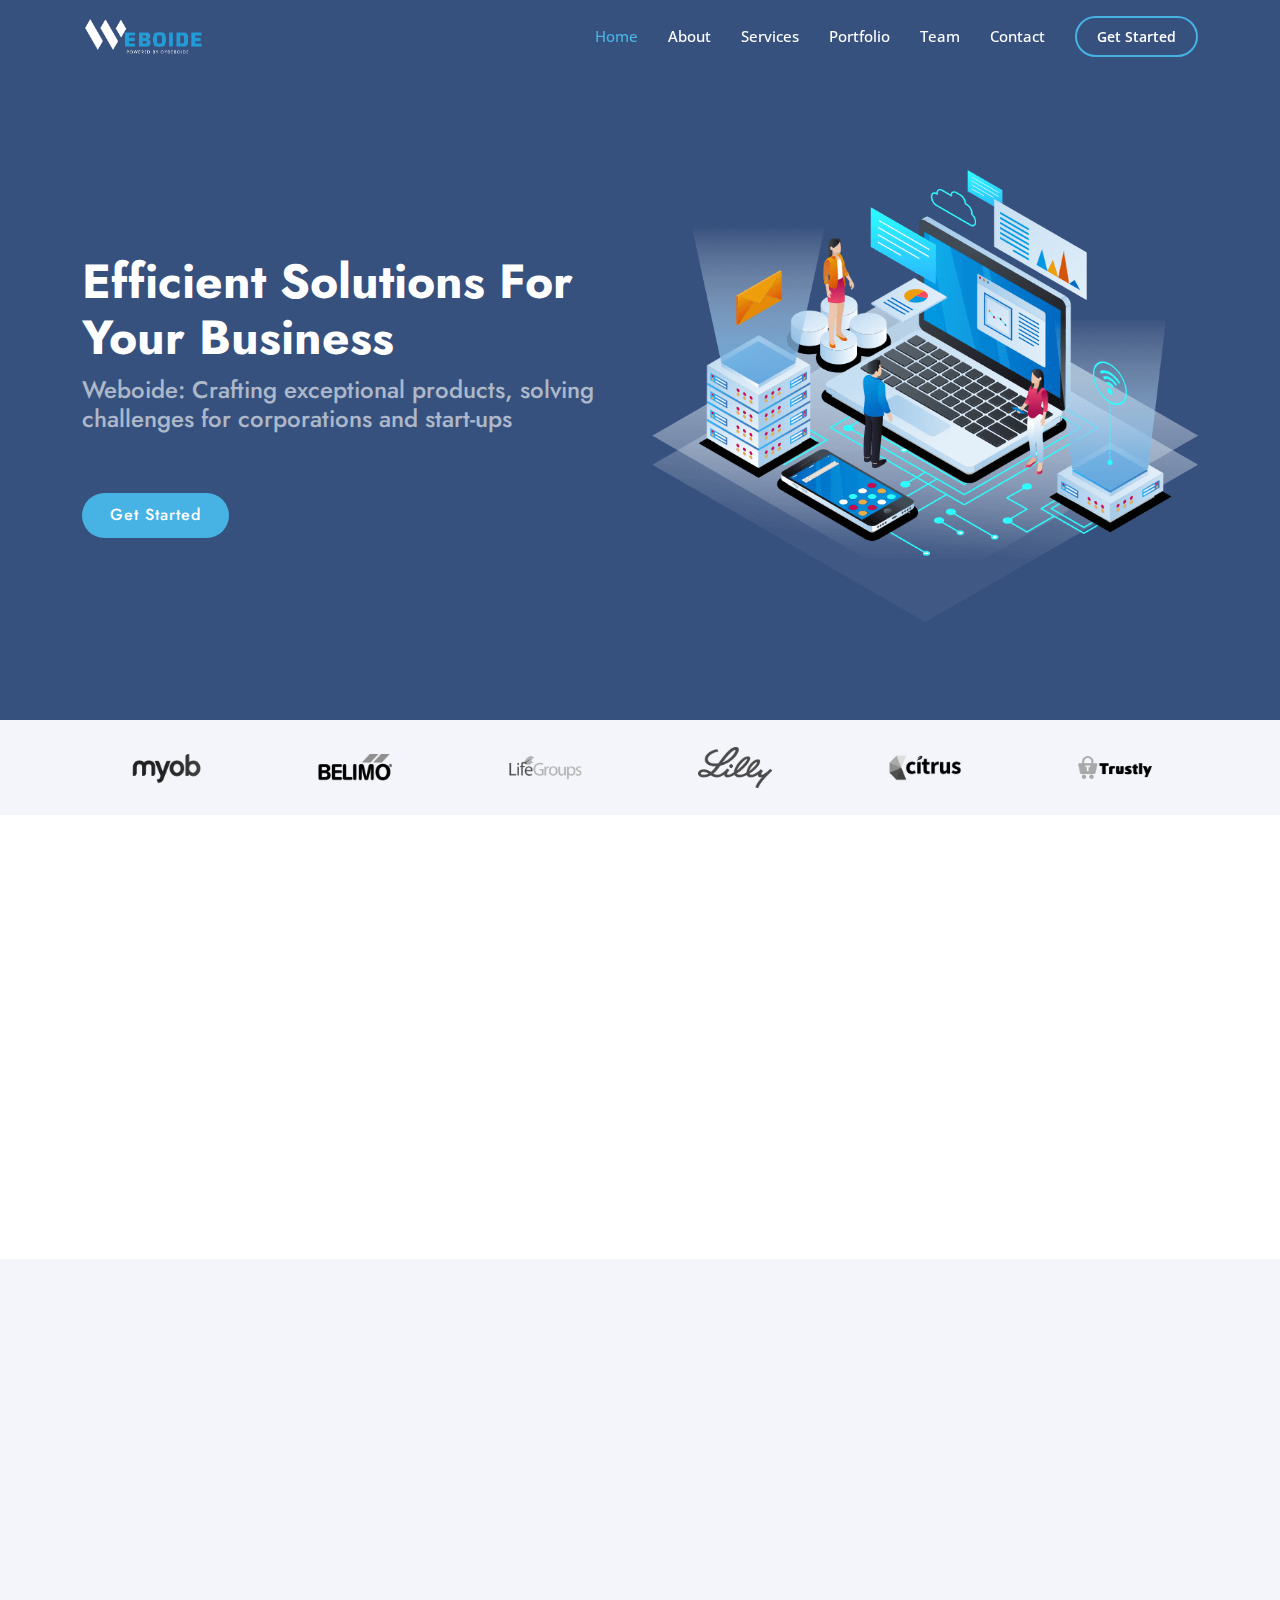
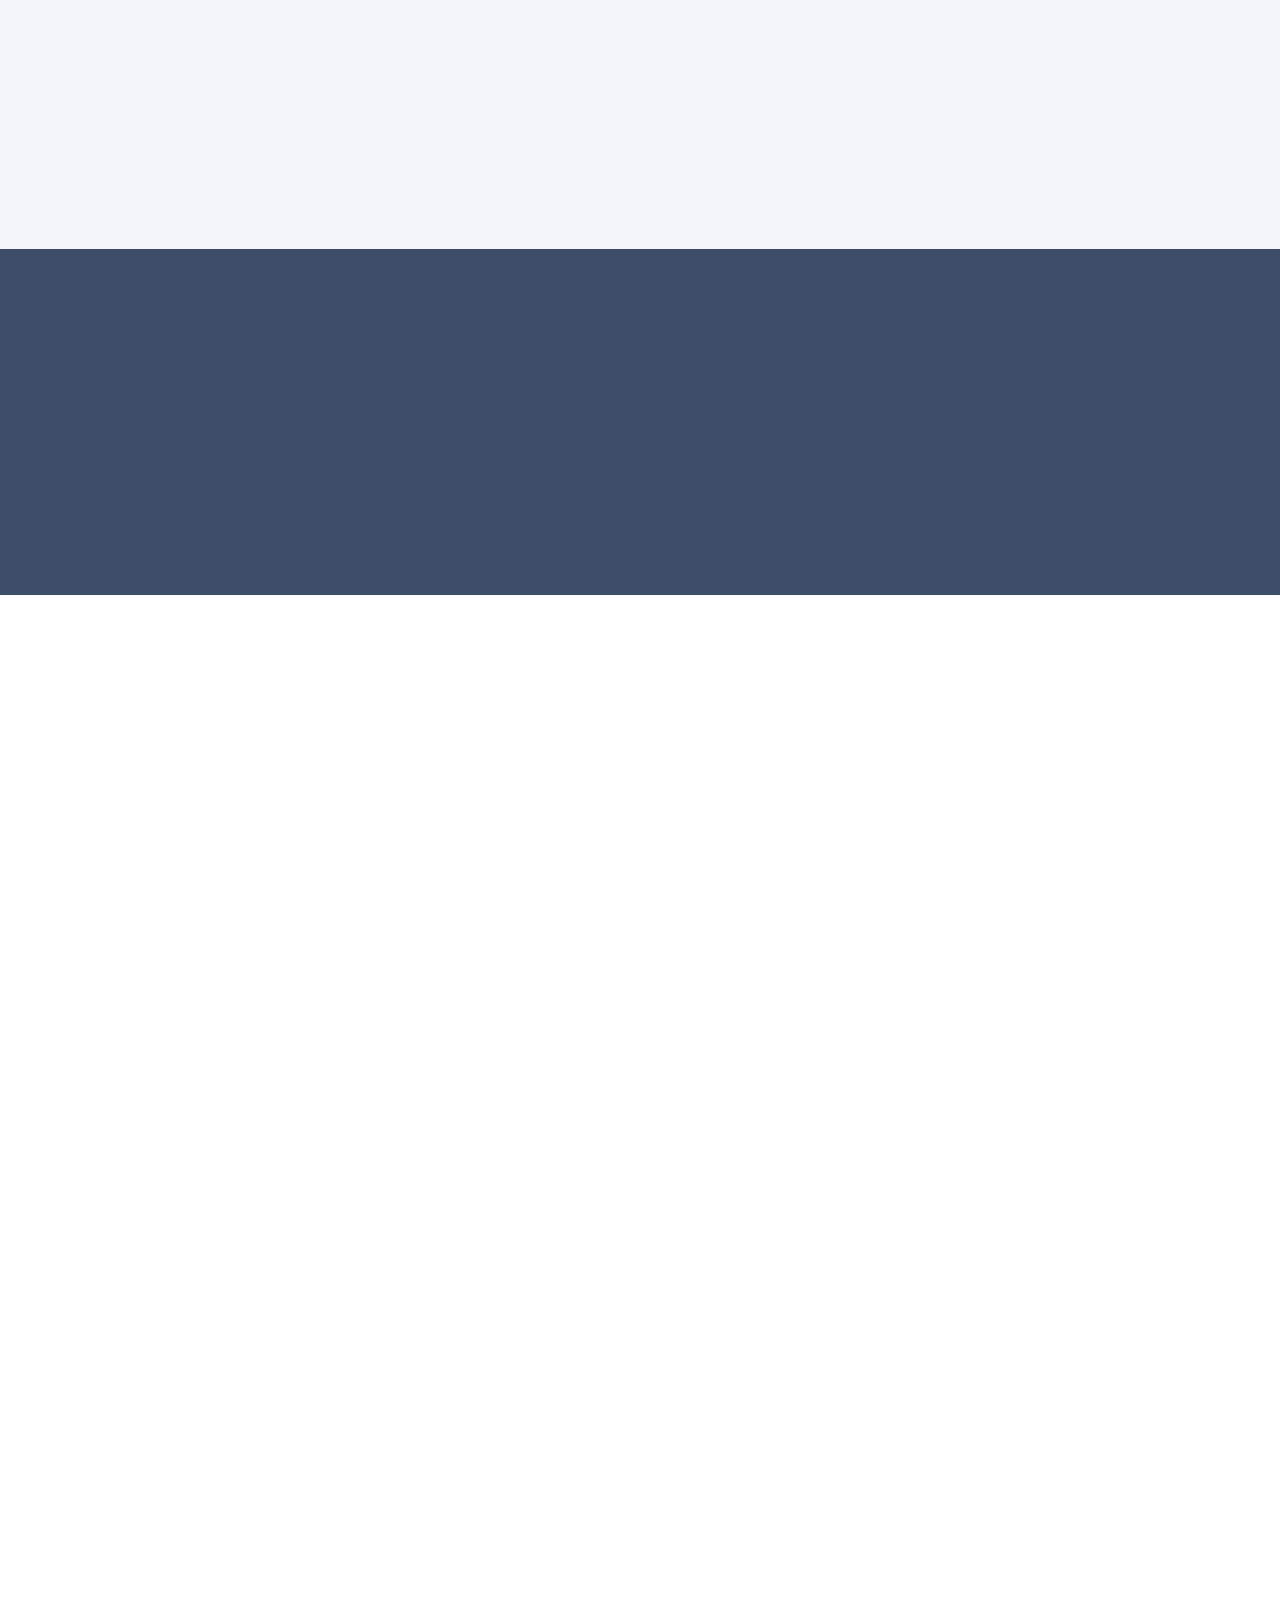
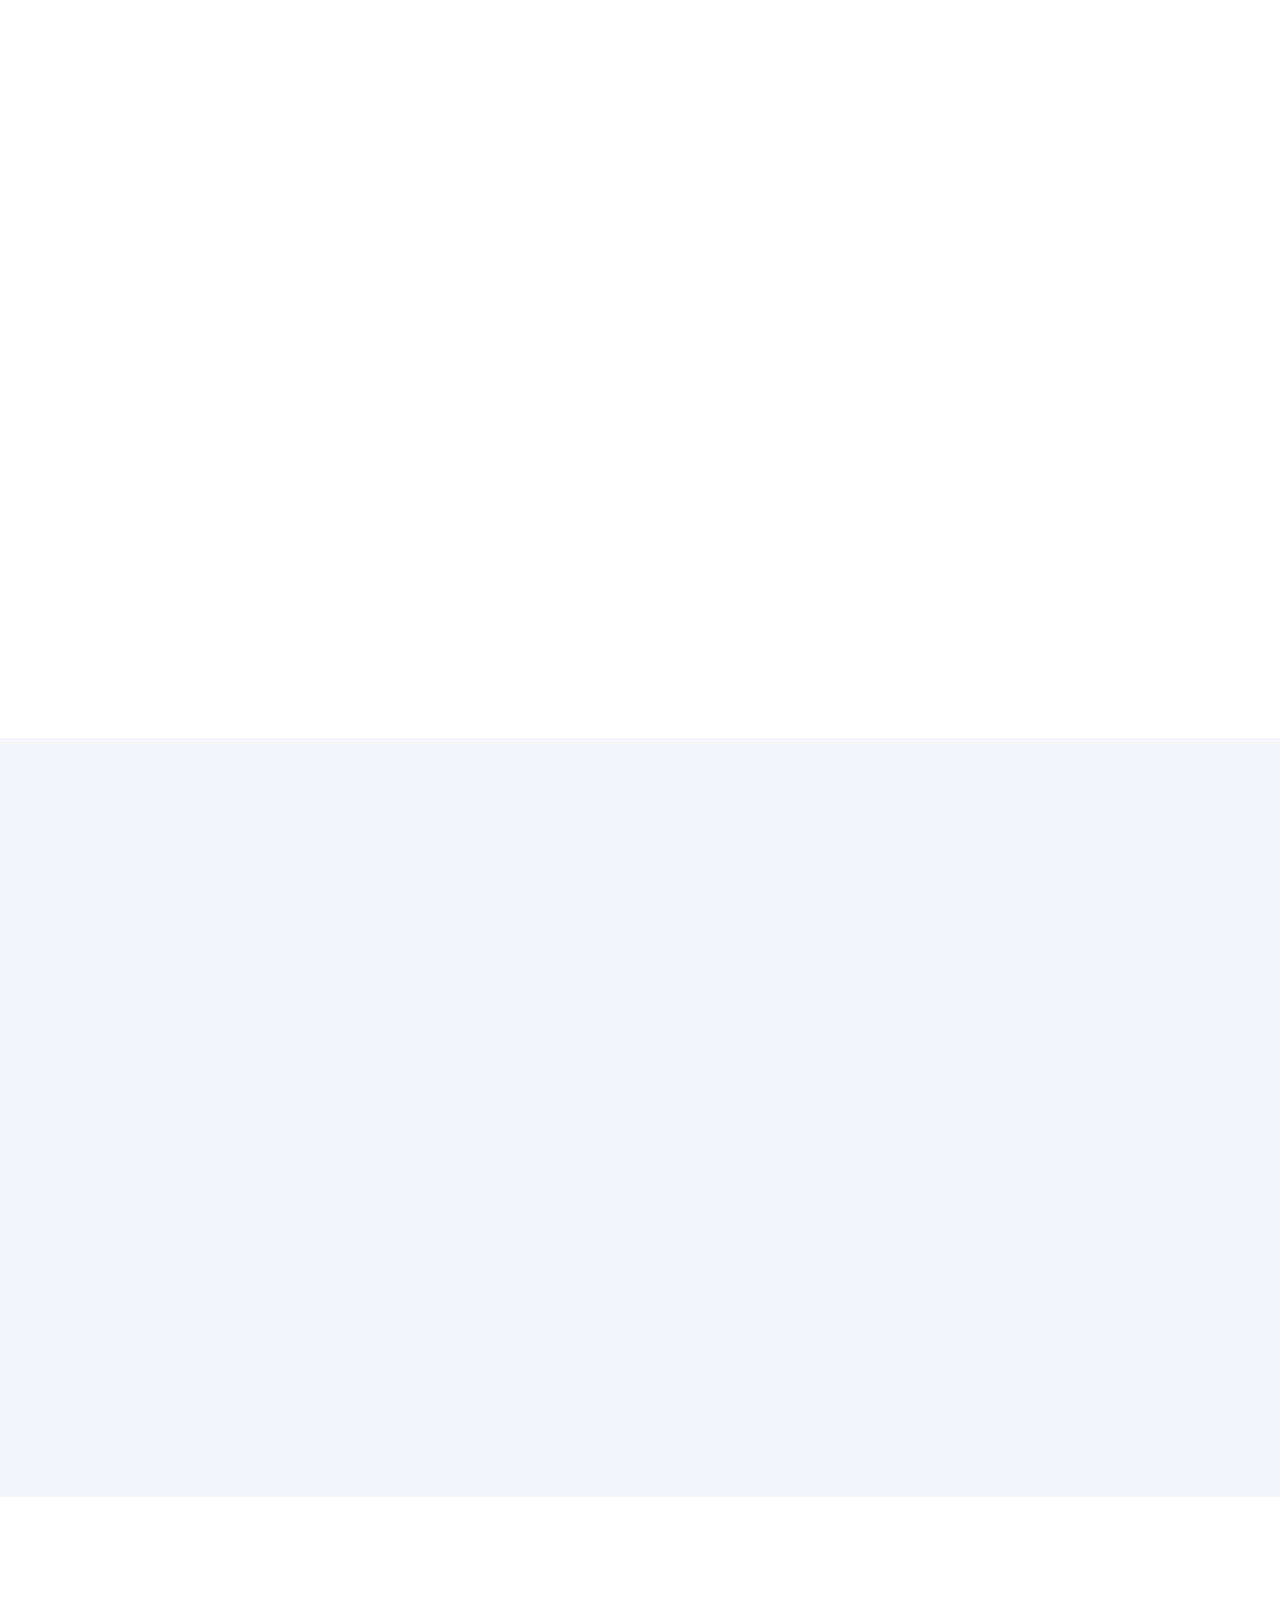
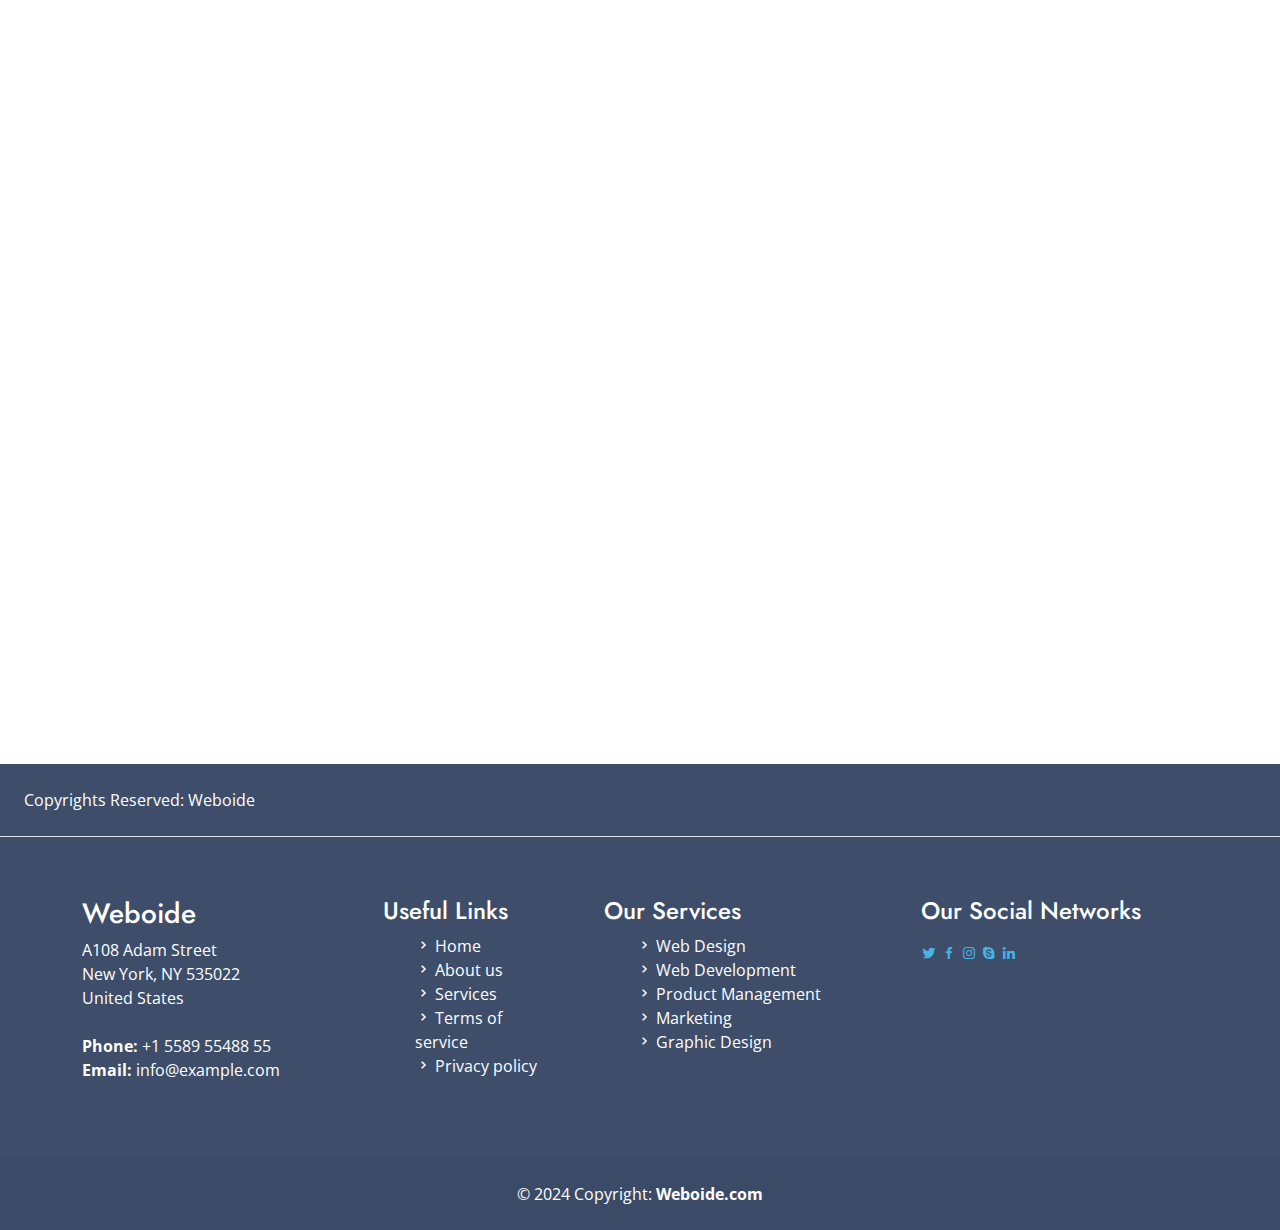
==== commit 20ef4eeb: "too many changes" ====
--- a/index.html
+++ b/index.html
@@ -35,6 +35,18 @@
   * Author: BootstrapMade.com
   * License: https://bootstrapmade.com/license/
   ======================================================== -->
+<style>
+  
+  .zoom {
+    
+    transition: transform .2s; /* Animation */
+  }
+  
+  .zoom:hover {
+    transform: scale(1.5 ); /* (150% zoom - Note: if the zoom is too large, it will go outside of the viewport) */
+  } 
+
+</style>  
 </head>
 
 <body>
@@ -72,7 +84,7 @@
     <div class="container">
       <div class="row">
         <div class="col-lg-6 d-flex flex-column justify-content-center pt-4 pt-lg-0 order-2 order-lg-1" data-aos="fade-up" data-aos-delay="200">
-          <h1>Better Solutions For Your Business</h1>
+          <h1>Efficient Solutions For Your Business</h1>
           <h2>Weboide: Crafting exceptional products, solving challenges for corporations and start-ups</h2>
           <div class="d-flex justify-content-center justify-content-lg-start">
             <a href="#about" class="btn-get-started scrollto">Get Started</a>
@@ -134,17 +146,20 @@
         <div class="row content">
           <div class="col-lg-6">
             <p>
-              WE ARE COMMITTED TO PROVIDING OUR CUSTOMERS WITH EXCEPTIONAL SERVICE
+              Weboide, a leading product development organization, has forged successful collaborations with a myriad of corporations and start-ups.
             </p>
             <ul>
-              <li><i class="ri-check-double-line"></i> Ullamco laboris nisi ut aliquip ex ea commodo consequat</li>
-              <li><i class="ri-check-double-line"></i> Duis aute irure dolor in reprehenderit in voluptate velit</li>
-              <li><i class="ri-check-double-line"></i> Ullamco laboris nisi ut aliquip ex ea commodo consequat</li>
+              <li><i class="ri-check-double-line"></i>Through strategic partnerships, we deliver exceptional products, offering innovative solutions for your complex challenges.</li>
+              <li><i class="ri-check-double-line"></i>
+                Our client-centric approach ensures best-in-class solutions, contributing to partner success in the evolving business landscape.</li>
             </ul>
           </div>
           <div class="col-lg-6 pt-4 pt-lg-0">
             <p>
-              Weboide one of the effecient product development organization, has collaborated with numerous corporations and start-ups to develop exceptional products and experiences while providing best solutions to their most challenging problems.
+              Tailored solutions to meet specific client requirements
+              Visually appealing and user-friendly interface design
+              Ongoing support to ensure optimal performance and functionality.
+              Integrating latest technologies ensuring that our solutions are at the forefront of innovation.
             </p>
             <a href="#" class="btn-learn-more">Learn More</a>
           </div>
@@ -193,8 +208,8 @@
           <div class="col-xl-3 col-md-6 d-flex align-items-stretch mt-4 mt-xl-0" data-aos="zoom-in" data-aos-delay="400">
             <div class="icon-box">
               <div class="icon"><i class="bx bx-layer"></i></div>
-              <h4><a href="">Content Writing</a></h4>
-              <p>Crafting compelling narratives and engaging content that captivates audiences – your story, our words."</p>
+              <h4><a href="">DevOps</a></h4>
+              <p>Revolutionize your operations with our expert DevOps solutions for streamlined development and enhanced efficiency.</p>
             </div>
           </div>
 
@@ -226,7 +241,7 @@
 
         <div class="section-title">
           <h2>Portfolio</h2>
-          <p>Explore a portfolio rich in diverse experiences and innovative solutions. From tackling complex challenges to delivering seamless projects, witness a journey marked by creativity, dedication, and successful outcomes. Discover the excellence that defines our work and the impact we make in every endeavor.</p>
+          <p>Discover a portfolio characterized by a variety of experiences and solutions. From addressing challenging tasks to completing projects, witness a journey marked by creativity, dedication, and successful outcomes. Explore the excellence that defines our work and the impact we bring to every endeavor.</p>
         </div>
 
         <ul id="portfolio-flters" class="d-flex justify-content-center" data-aos="fade-up" data-aos-delay="100">
@@ -328,6 +343,16 @@
             </div>
           </div>
 
+
+          <div class="col-lg-4 col-md-6 portfolio-item filter-web">
+            <div class="portfolio-img"><img src="assets/img/Festino.jpg" class="img-fluid" alt=""></div>
+            <div class="portfolio-info">
+              <h4>Web 3</h4>
+              <p>Web</p>
+              <a href="assets/img/Festino.jpg" data-gallery="portfolioGallery" class="portfolio-lightbox preview-link" title="Web 3"><i class="bx bx-plus"></i></a>
+              <a href="portfolio-details.html" class="details-link" title="More Details"><i class="bx bx-link"></i></a>
+            </div>
+          </div>
         </div>
 
       </div>
@@ -350,8 +375,9 @@
             <div class="member d-flex align-items-start">
               <div class="pic"><img src="assets/img/team/awab.jfif" class="img-fluid" alt=""></div>
               <div class="member-info">
+
                 <h4>Muhammad Awab Ahmed</h4>
-                <span>Chief Executive Officer</span>
+                <span>FullStack WebDeveloper</span>
                 <p>Explicabo voluptatem mollitia et repellat qui dolorum quasi</p>
                 <div class="social">
                   <a href=""><i class="ri-twitter-fill"></i></a>
@@ -367,8 +393,8 @@
             <div class="member d-flex align-items-start">
               <div class="pic"><img src="assets/img/team/awab.jfif" class="img-fluid" alt=""></div>
               <div class="member-info">
-                <h4>Sarah Jhonson</h4>
-                <span>Product Manager</span>
+                <h4>Rehan Akhtar</h4>
+                <span>DevOps Engineer</span>
                 <p>Aut maiores voluptates amet et quis praesentium qui senda para</p>
                 <div class="social">
                   <a href=""><i class="ri-twitter-fill"></i></a>
@@ -384,8 +410,8 @@
             <div class="member d-flex align-items-start">
               <div class="pic"><img src="assets/img/team/awab.jfif" class="img-fluid" alt=""></div>
               <div class="member-info">
-                <h4>William Anderson</h4>
-                <span>CTO</span>
+                <h4>Saad Mansoor</h4>
+                <span>Cloud Engineer</span>
                 <p>Quisquam facilis cum velit laborum corrupti fuga rerum quia</p>
                 <div class="social">
                   <a href=""><i class="ri-twitter-fill"></i></a>
@@ -401,8 +427,8 @@
             <div class="member d-flex align-items-start">
               <div class="pic"><img src="assets/img/team/awab.jfif" class="img-fluid" alt=""></div>
               <div class="member-info">
-                <h4>Amanda Jepson</h4>
-                <span>Accountant</span>
+                <h4>Muhammad Aashir</h4>
+                <span>FrontEnd Developer</span>
                 <p>Dolorum tempora officiis odit laborum officiis et et accusamus</p>
                 <div class="social">
                   <a href=""><i class="ri-twitter-fill"></i></a>
@@ -429,7 +455,7 @@
 
         <div class="section-title">
           <h2>Contact</h2>
-          <p>Magnam dolores commodi suscipit. Necessitatibus eius consequatur ex aliquid fuga eum quidem. Sit sint consectetur velit. Quisquam quos quisquam cupiditate. Et nemo qui impedit suscipit alias ea. Quia fugiat sit in iste officiis commodi quidem hic quas.</p>
+          <p>Ready to take the next step in unlocking your digital potential?We're here to guide you. Let's connect and explore the possibilities together.</p>
         </div>
 
         <div class="row">
@@ -439,7 +465,7 @@
               <div class="address">
                 <i class="bi bi-geo-alt"></i>
                 <h4>Location:</h4>
-                <p>A108 Adam Street, New York, NY 535022</p>
+                <p></p>
               </div>
 
               <div class="email">
@@ -495,29 +521,35 @@
 
   </main><!-- End #main -->
 
-  <!-- ======= Footer ======= -->
-  <footer id="footer">
-
-    <div class="footer-newsletter">
-      <div class="container">
-        <div class="row justify-content-center">
-          <div class="col-lg-6">
-            <h4>Join Our Newsletter</h4>
-            <p>Tamen quem nulla quae legam multos aute sint culpa legam noster magna</p>
-            <form action="" method="post">
-              <input type="email" name="email"><input type="submit" value="Subscribe">
-            </form>
-          </div>
-        </div>
-      </div>
-    </div>
-
-    <div class="footer-top">
-      <div class="container">
-        <div class="row">
-
-          <div class="col-lg-3 col-md-6 footer-contact">
-            <h3>Arsha</h3>
+
+<footer class="text-center text-lg-start" style="background-color: #283A5AE6; color: #fff;">
+    <!-- Section: Social media -->
+
+    <!-- Section: Social media -->
+    <section class="d-flex justify-content-center justify-content-lg-between p-4 border-bottom">
+        <!-- Left -->
+        <div class="me-5 d-none d-lg-block">
+            <span>Copyrights Reserved: Weboide </span>
+           
+        </div>
+        <!-- Left -->
+        <!-- Right -->
+        <div>
+            
+         
+        </div>
+        <!-- Right -->
+    </section>
+    <!-- Section: Social media -->
+    <!-- Section: Links  -->
+    <section class="">
+        <div class="container text-center text-md-start ">
+            <!-- Grid row -->
+            <div class="row">
+                <!-- Grid column -->
+                <div class="col-md-3 col-lg-4 col-xl-3  ">
+                    <!-- Content -->
+                    <h3>Weboide</h3>
             <p>
               A108 Adam Street <br>
               New York, NY 535022<br>
@@ -525,60 +557,62 @@
               <strong>Phone:</strong> +1 5589 55488 55<br>
               <strong>Email:</strong> info@example.com<br>
             </p>
-          </div>
-
-          <div class="col-lg-3 col-md-6 footer-links">
-            <h4>Useful Links</h4>
-            <ul>
-              <li><i class="bx bx-chevron-right"></i> <a href="#">Home</a></li>
-              <li><i class="bx bx-chevron-right"></i> <a href="#">About us</a></li>
-              <li><i class="bx bx-chevron-right"></i> <a href="#">Services</a></li>
-              <li><i class="bx bx-chevron-right"></i> <a href="#">Terms of service</a></li>
-              <li><i class="bx bx-chevron-right"></i> <a href="#">Privacy policy</a></li>
-            </ul>
-          </div>
-
-          <div class="col-lg-3 col-md-6 footer-links">
-            <h4>Our Services</h4>
-            <ul>
-              <li><i class="bx bx-chevron-right"></i> <a href="#">Web Design</a></li>
-              <li><i class="bx bx-chevron-right"></i> <a href="#">Web Development</a></li>
-              <li><i class="bx bx-chevron-right"></i> <a href="#">Product Management</a></li>
-              <li><i class="bx bx-chevron-right"></i> <a href="#">Marketing</a></li>
-              <li><i class="bx bx-chevron-right"></i> <a href="#">Graphic Design</a></li>
-            </ul>
-          </div>
-
-          <div class="col-lg-3 col-md-6 footer-links">
-            <h4>Our Social Networks</h4>
-            <p>Cras fermentum odio eu feugiat lide par naso tierra videa magna derita valies</p>
-            <div class="social-links mt-3">
-              <a href="#" class="twitter"><i class="bx bxl-twitter"></i></a>
-              <a href="#" class="facebook"><i class="bx bxl-facebook"></i></a>
-              <a href="#" class="instagram"><i class="bx bxl-instagram"></i></a>
-              <a href="#" class="google-plus"><i class="bx bxl-skype"></i></a>
-              <a href="#" class="linkedin"><i class="bx bxl-linkedin"></i></a>
-            </div>
-          </div>
-
-        </div>
-      </div>
+                </div>
+                <!-- Grid column -->
+                <!-- Grid column -->
+                <div class="col-md-2 col-lg-2 col-xl-2 mx-auto ">
+                    <!-- Links -->
+                    <h4>Useful Links</h4>
+                    <ul >
+                      <i class="bx bx-chevron-right"></i> <a href="#" style="color: white;">Home</a><br>
+                      <i class="bx bx-chevron-right"></i> <a href="#" style="color: white;">About us</a><br>
+                      <i class="bx bx-chevron-right"></i> <a href="#" style="color: white;">Services</a><br>
+                      <i class="bx bx-chevron-right"></i> <a href="#" style="color: white;">Terms of service</a><br>
+                      <i class="bx bx-chevron-right"></i> <a href="#" style="color: white;">Privacy policy</a><br>
+                    </ul>
+                </div>
+                <!-- Grid column -->
+                <!-- Grid column -->
+                <div class="col-md-4 col-lg-3 col-xl-3 mx-auto ">
+                    <!-- Links -->
+                    <h4 >Our Services</h4>
+                    <ul>
+                      <i class="bx bx-chevron-right"></i> <a href="#" style="color: white;">Web Design</a><br>
+                      <i class="bx bx-chevron-right"></i> <a href="#" style="color: white;">Web Development</a><br>
+                      <i class="bx bx-chevron-right"></i> <a href="#" style="color: white;">Product Management</a><br>
+                      <i class="bx bx-chevron-right"></i> <a href="#" style="color: white;">Marketing</a><br>
+                      <i class="bx bx-chevron-right"></i> <a href="#" style="color: white;">Graphic Design</a><br>
+                    </ul>
+                </div>
+                <!-- Grid column -->
+                <!-- Grid column -->
+                <div class="col-md-4 col-lg-3 col-xl-3 mx-auto ">
+                    <!-- Links -->
+                    
+                    <h4>Our Social Networks</h4>
+                    <div class="social-links mt-3 ">
+                      <a href="#" class="twitter "><i class="zoom bx bxl-twitter"></i></a>
+                      <a href="#" class="facebook"><i class="zoom bx bxl-facebook"></i></a>
+                      <a href="#" class="instagram"><i class="zoom bx bxl-instagram"></i></a>
+                      <a href="#" class="google-plus"><i class="zoom bx bxl-skype"></i></a>
+                      <a href="#" class="linkedin"><i class="zoom bx bxl-linkedin"></i></a>
+                    </div>  
+                  </div>
+                <!-- Grid column -->
+            </div>
+            <!-- Grid row -->
+        </div>
+    </section>
+
+    <!-- Section: Links  -->
+    <!-- Copyright -->
+    <div class="text-center p-4" style="background-color: rgba(0, 0, 0, 0.025);">
+        © 2024 Copyright:
+        <a class="text-reset fw-bold" href="#">Weboide.com</a>
     </div>
-
-    <div class="container footer-bottom clearfix">
-      <div class="copyright">
-        &copy; Copyright <strong><span>Arsha</span></strong>. All Rights Reserved
-      </div>
-      <div class="credits">
-        <!-- All the links in the footer should remain intact. -->
-        <!-- You can delete the links only if you purchased the pro version. -->
-        <!-- Licensing information: https://bootstrapmade.com/license/ -->
-        <!-- Purchase the pro version with working PHP/AJAX contact form: https://bootstrapmade.com/arsha-free-bootstrap-html-template-corporate/ -->
-        Designed by <a href="https://bootstrapmade.com/">BootstrapMade</a>
-      </div>
-    </div>
-  </footer><!-- End Footer -->
-
+    <!-- Copyright -->
+</footer>
+<!-- Footer -->
   <div id="preloader"></div>
   <a href="#" class="back-to-top d-flex align-items-center justify-content-center"><i class="bi bi-arrow-up-short"></i></a>
 
--- a/assets/css/style.css
+++ b/assets/css/style.css
@@ -18,6 +18,7 @@
   color: #47b2e4;
   text-decoration: none;
 }
+
 
 a:hover {
   color: #73c5eb;
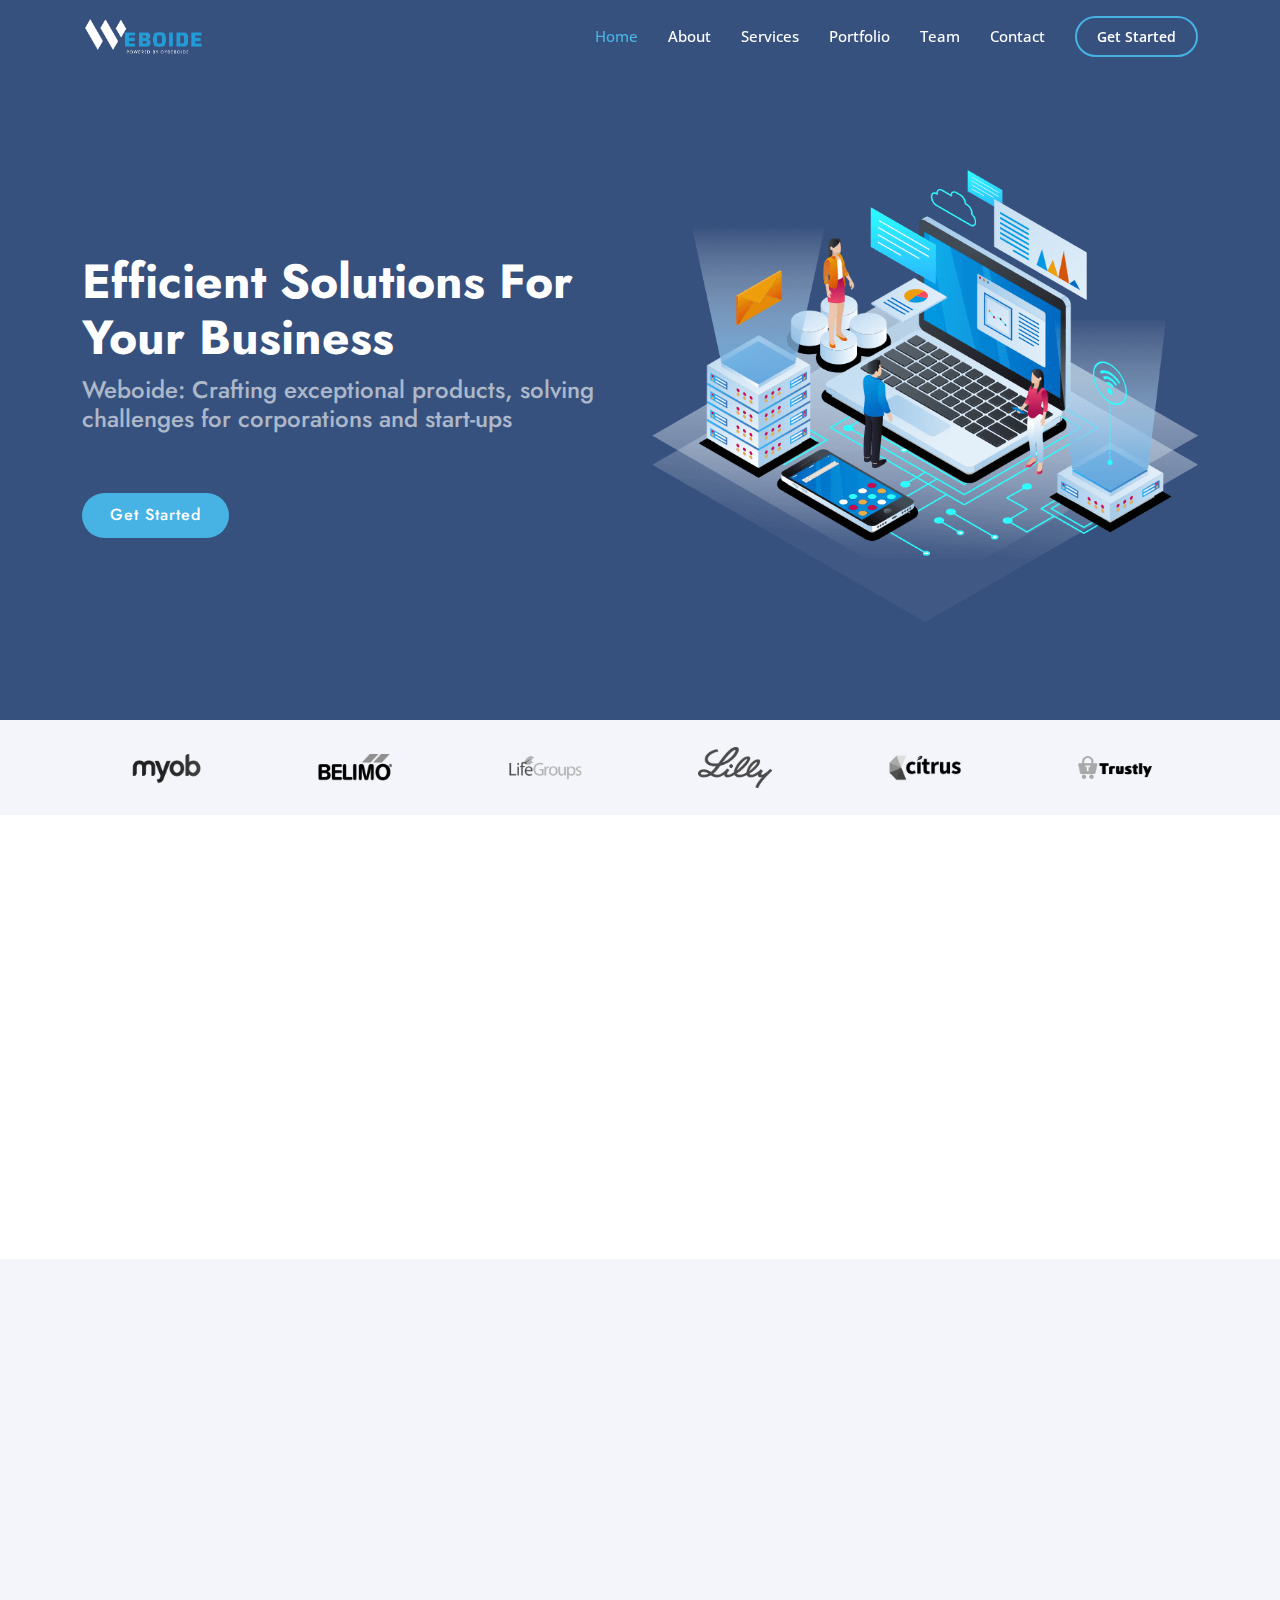
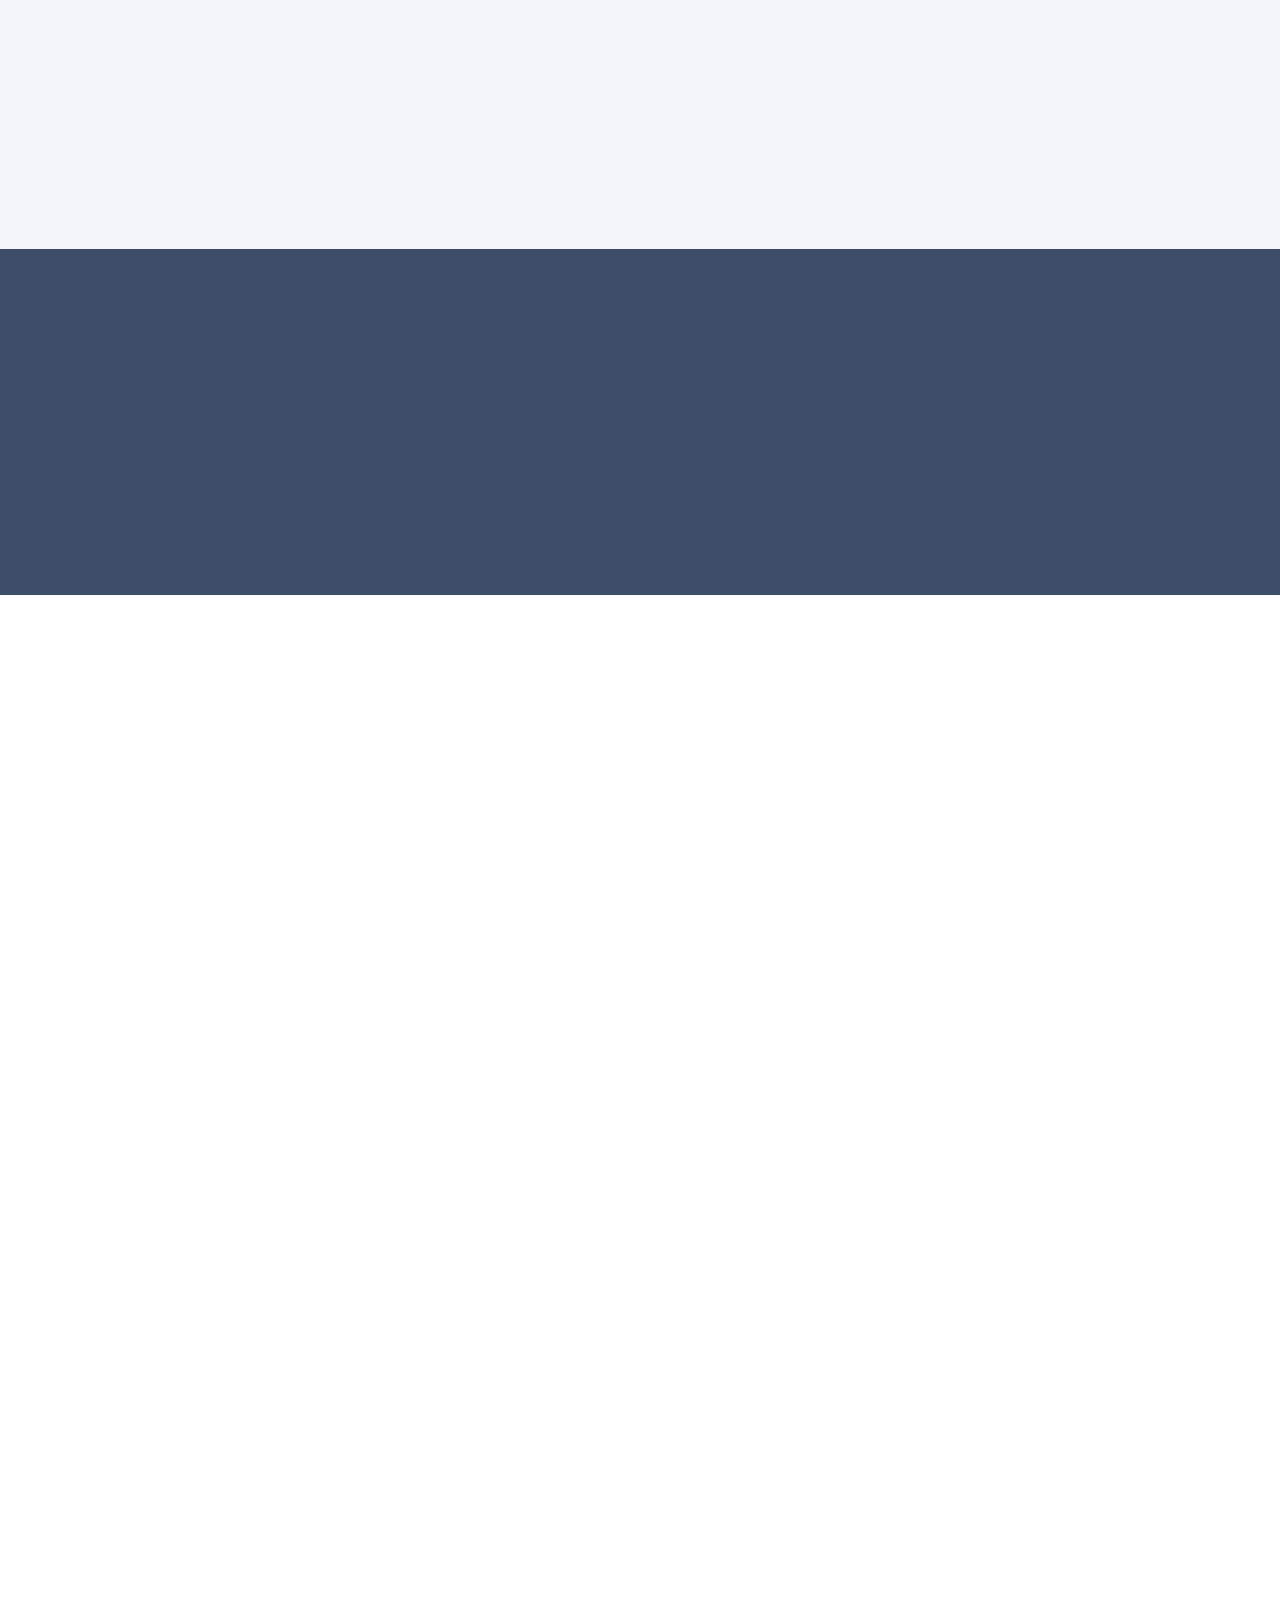
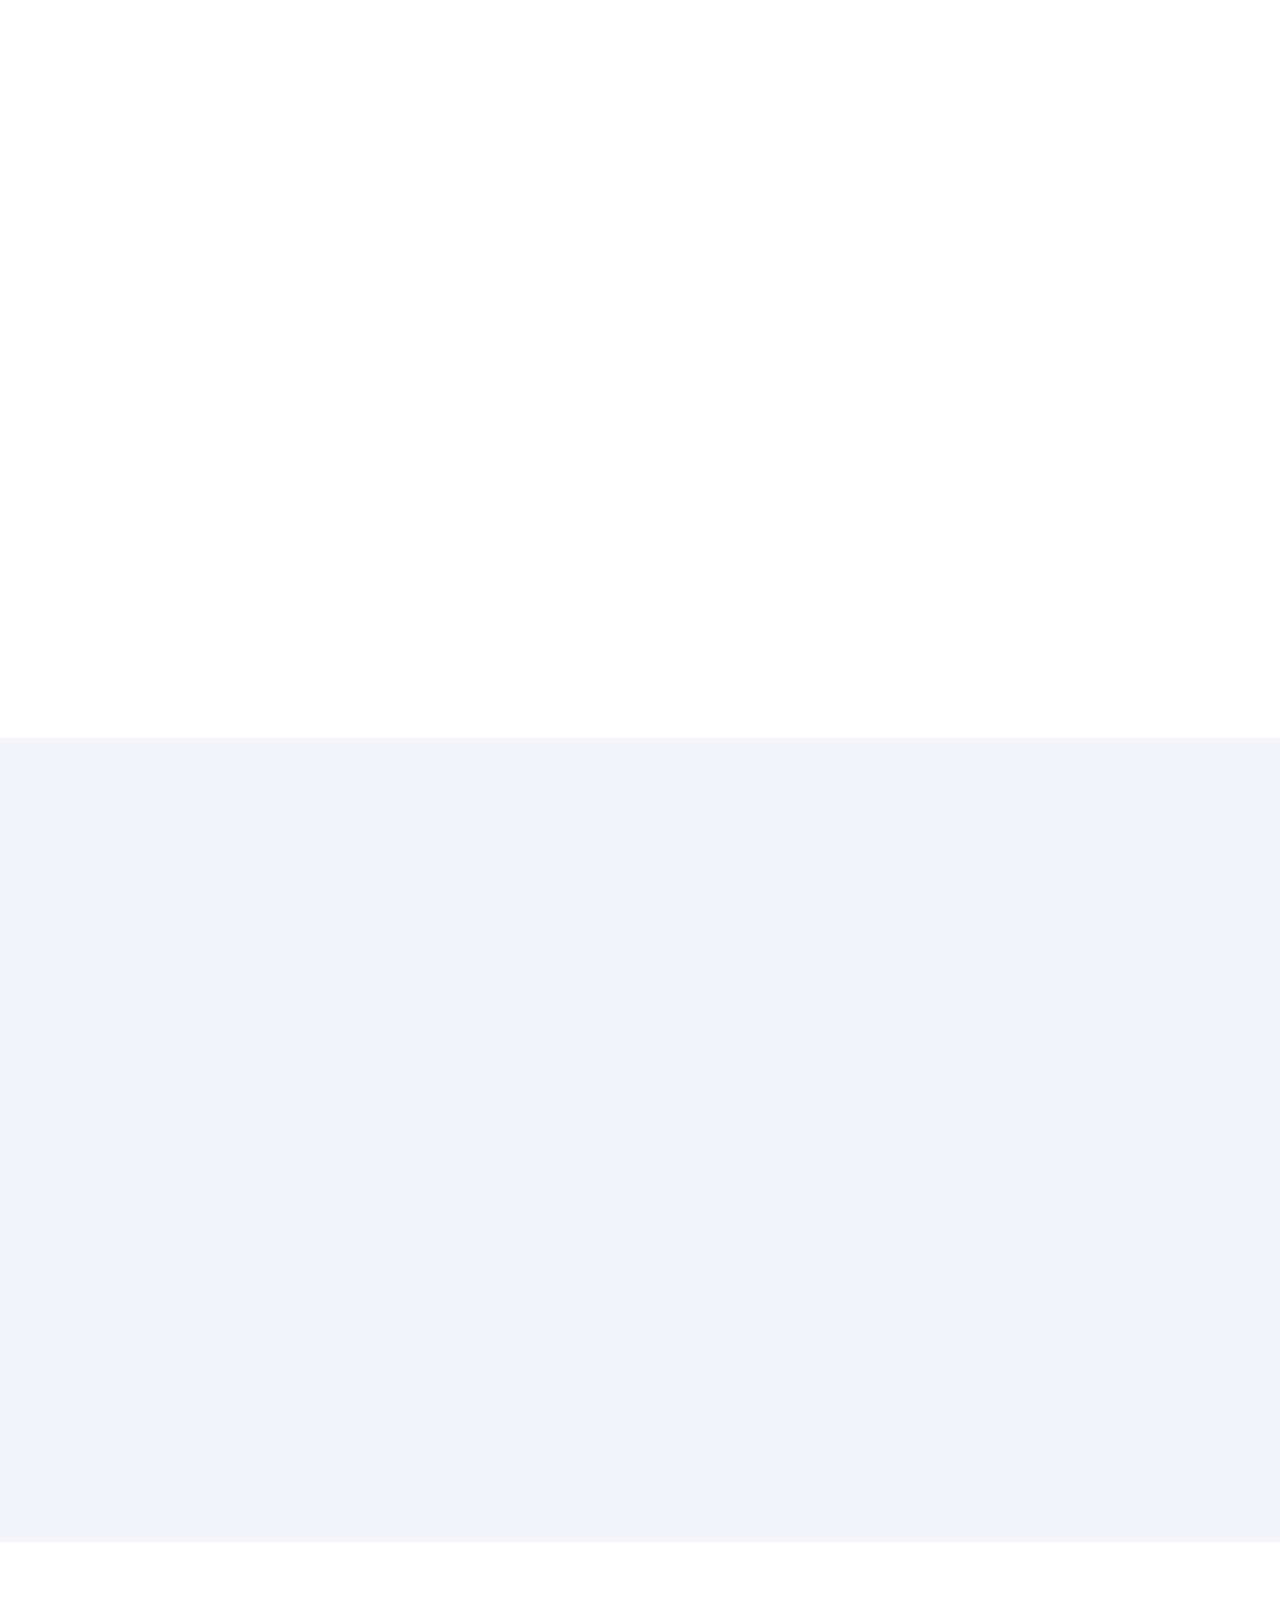
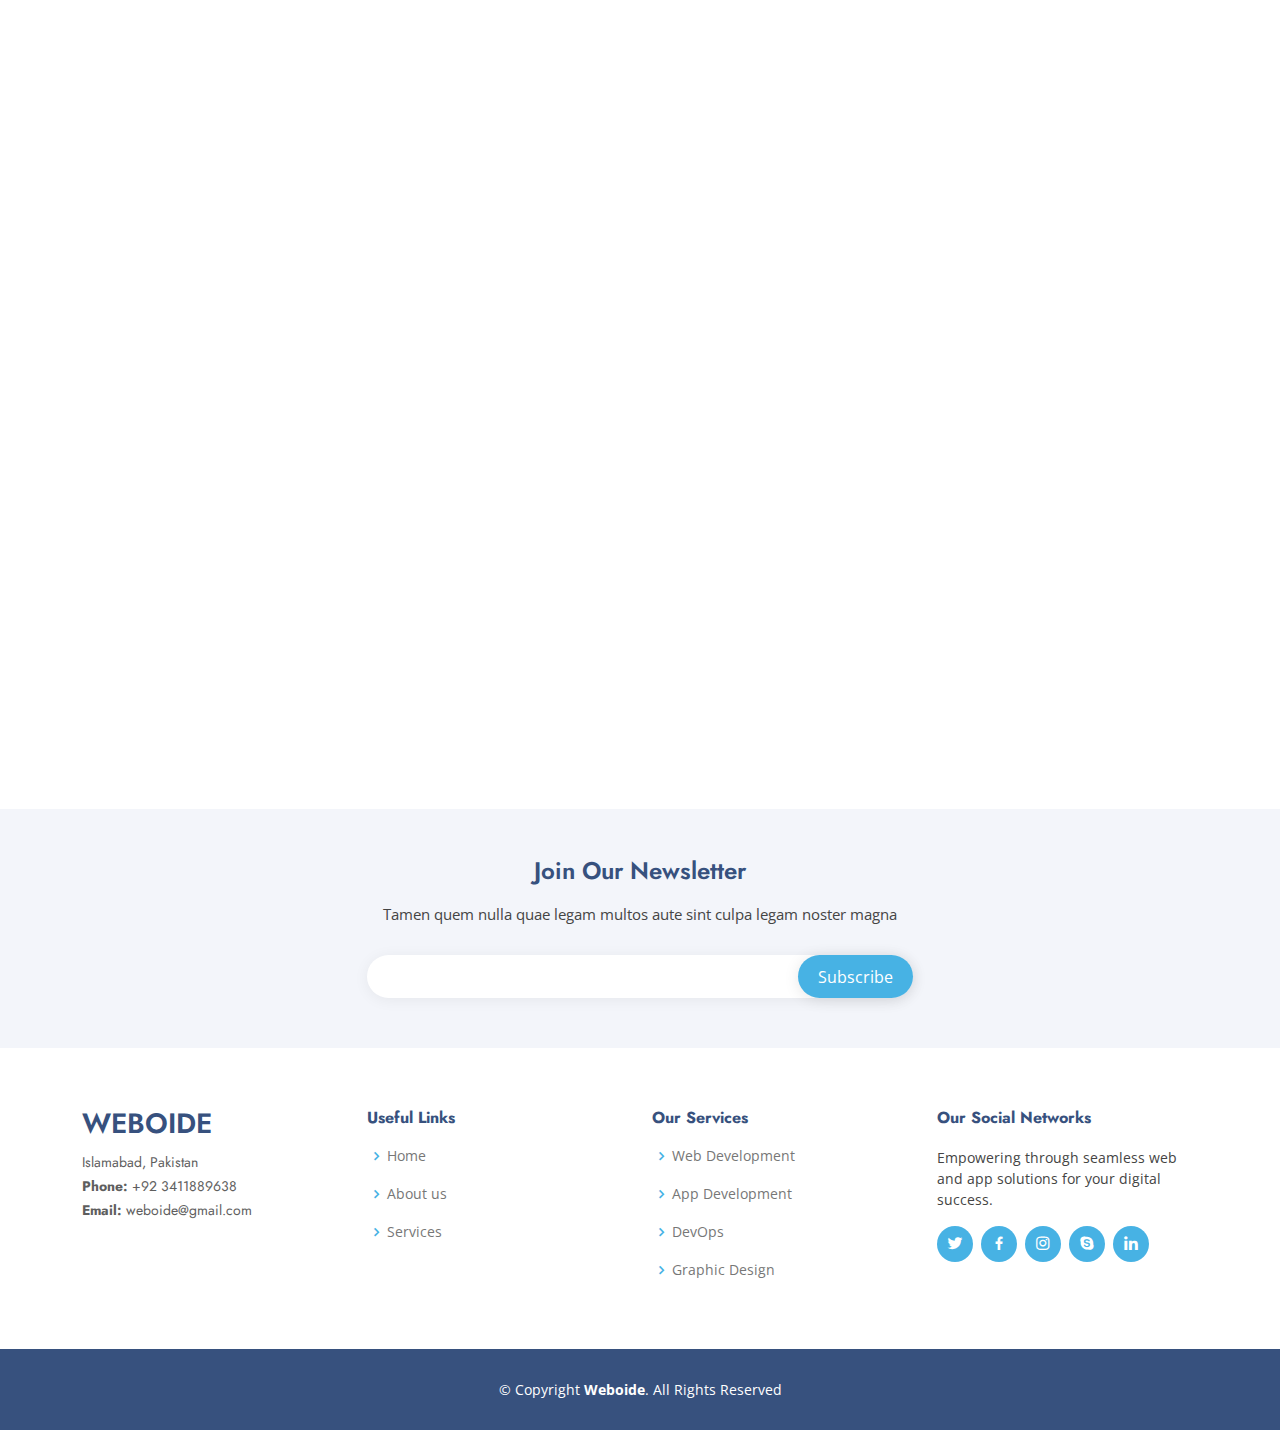
==== commit e175a6b3: "footer changed, whatsapp icon  add , about,team seciton modified" ====
--- a/index.html
+++ b/index.html
@@ -10,8 +10,8 @@
   <meta content="" name="keywords">
 
   <!-- Favicons -->
-  <link href="assets/img/favicon.png" rel="icon">
-  <link href="assets/img/apple-touch-icon.png" rel="apple-touch-icon">
+  <link href="assets/img/w.png" rel="icon">
+  <!-- <link href="assets/img/apple-touch-icon.png" rel="apple-touch-icon"> -->
 
   <!-- Google Fonts -->
   <link href="https://fonts.googleapis.com/css?family=Open+Sans:300,300i,400,400i,600,600i,700,700i|Jost:300,300i,400,400i,500,500i,600,600i,700,700i|Poppins:300,300i,400,400i,500,500i,600,600i,700,700i" rel="stylesheet">
@@ -377,8 +377,23 @@
               <div class="member-info">
 
                 <h4>Muhammad Awab Ahmed</h4>
-                <span>FullStack WebDeveloper</span>
-                <p>Explicabo voluptatem mollitia et repellat qui dolorum quasi</p>
+                <span>DevOps Engineer</span>
+                <div class="social">
+                  <a href="https://twitter.com/MuhammadawabAh2"><i class="ri-twitter-fill"></i></a>
+                  <a href="https://www.facebook.com/muhammad.awab.338"><i class="ri-facebook-fill"></i></a>
+                  <a href="https://www.instagram.com/awab4850/"><i class="ri-instagram-fill"></i></a>
+                  <a href="https://www.linkedin.com/in/muhammadawab/"> <i class="ri-linkedin-box-fill"></i> </a>
+                </div>
+              </div>
+            </div>
+          </div>
+
+          <div class="col-lg-6 mt-4 mt-lg-0" data-aos="zoom-in" data-aos-delay="200">
+            <div class="member d-flex align-items-start">
+              <div class="pic"><img src="assets/img/team/awab.jfif" class="img-fluid" alt=""></div>
+              <div class="member-info">
+                <h4>Rehan Akhtar</h4>
+                <span>DevOps Engineer</span>
                 <div class="social">
                   <a href=""><i class="ri-twitter-fill"></i></a>
                   <a href=""><i class="ri-facebook-fill"></i></a>
@@ -389,13 +404,12 @@
             </div>
           </div>
 
-          <div class="col-lg-6 mt-4 mt-lg-0" data-aos="zoom-in" data-aos-delay="200">
+          <div class="col-lg-6 mt-4" data-aos="zoom-in" data-aos-delay="300">
             <div class="member d-flex align-items-start">
               <div class="pic"><img src="assets/img/team/awab.jfif" class="img-fluid" alt=""></div>
               <div class="member-info">
-                <h4>Rehan Akhtar</h4>
-                <span>DevOps Engineer</span>
-                <p>Aut maiores voluptates amet et quis praesentium qui senda para</p>
+                <h4>Saad Mansoor</h4>
+                <span>Backened Developer</span>
                 <div class="social">
                   <a href=""><i class="ri-twitter-fill"></i></a>
                   <a href=""><i class="ri-facebook-fill"></i></a>
@@ -406,13 +420,12 @@
             </div>
           </div>
 
-          <div class="col-lg-6 mt-4" data-aos="zoom-in" data-aos-delay="300">
+          <div class="col-lg-6 mt-4" data-aos="zoom-in" data-aos-delay="400">
             <div class="member d-flex align-items-start">
               <div class="pic"><img src="assets/img/team/awab.jfif" class="img-fluid" alt=""></div>
               <div class="member-info">
-                <h4>Saad Mansoor</h4>
-                <span>Cloud Engineer</span>
-                <p>Quisquam facilis cum velit laborum corrupti fuga rerum quia</p>
+                <h4>Muhammad Aashir</h4>
+                <span>FrontEnd Developer</span>
                 <div class="social">
                   <a href=""><i class="ri-twitter-fill"></i></a>
                   <a href=""><i class="ri-facebook-fill"></i></a>
@@ -423,23 +436,6 @@
             </div>
           </div>
 
-          <div class="col-lg-6 mt-4" data-aos="zoom-in" data-aos-delay="400">
-            <div class="member d-flex align-items-start">
-              <div class="pic"><img src="assets/img/team/awab.jfif" class="img-fluid" alt=""></div>
-              <div class="member-info">
-                <h4>Muhammad Aashir</h4>
-                <span>FrontEnd Developer</span>
-                <p>Dolorum tempora officiis odit laborum officiis et et accusamus</p>
-                <div class="social">
-                  <a href=""><i class="ri-twitter-fill"></i></a>
-                  <a href=""><i class="ri-facebook-fill"></i></a>
-                  <a href=""><i class="ri-instagram-fill"></i></a>
-                  <a href=""> <i class="ri-linkedin-box-fill"></i> </a>
-                </div>
-              </div>
-            </div>
-          </div>
-
         </div>
 
       </div>
@@ -465,19 +461,19 @@
               <div class="address">
                 <i class="bi bi-geo-alt"></i>
                 <h4>Location:</h4>
-                <p></p>
+                <p>Islamabad, Pakistan</p>
               </div>
 
               <div class="email">
                 <i class="bi bi-envelope"></i>
                 <h4>Email:</h4>
-                <p>info@example.com</p>
+                <p>weboide@gmail.com</p>
               </div>
 
               <div class="phone">
                 <i class="bi bi-phone"></i>
                 <h4>Call:</h4>
-                <p>+1 5589 55488 55s</p>
+                <p>+92 3411889638</p>
               </div>
 
               <iframe src="https://www.google.com/maps/embed?pb=!1m14!1m8!1m3!1d12097.433213460943!2d-74.0062269!3d40.7101282!3m2!1i1024!2i768!4f13.1!3m3!1m2!1s0x0%3A0xb89d1fe6bc499443!2sDowntown+Conference+Center!5e0!3m2!1smk!2sbg!4v1539943755621" frameborder="0" style="border:0; width: 100%; height: 290px;" allowfullscreen></iframe>
@@ -521,100 +517,78 @@
 
   </main><!-- End #main -->
 
-
-<footer class="text-center text-lg-start" style="background-color: #283A5AE6; color: #fff;">
-    <!-- Section: Social media -->
-
-    <!-- Section: Social media -->
-    <section class="d-flex justify-content-center justify-content-lg-between p-4 border-bottom">
-        <!-- Left -->
-        <div class="me-5 d-none d-lg-block">
-            <span>Copyrights Reserved: Weboide </span>
-           
-        </div>
-        <!-- Left -->
-        <!-- Right -->
-        <div>
-            
-         
-        </div>
-        <!-- Right -->
-    </section>
-    <!-- Section: Social media -->
-    <!-- Section: Links  -->
-    <section class="">
-        <div class="container text-center text-md-start ">
-            <!-- Grid row -->
-            <div class="row">
-                <!-- Grid column -->
-                <div class="col-md-3 col-lg-4 col-xl-3  ">
-                    <!-- Content -->
-                    <h3>Weboide</h3>
-            <p>
-              A108 Adam Street <br>
-              New York, NY 535022<br>
-              United States <br><br>
-              <strong>Phone:</strong> +1 5589 55488 55<br>
-              <strong>Email:</strong> info@example.com<br>
-            </p>
-                </div>
-                <!-- Grid column -->
-                <!-- Grid column -->
-                <div class="col-md-2 col-lg-2 col-xl-2 mx-auto ">
-                    <!-- Links -->
-                    <h4>Useful Links</h4>
-                    <ul >
-                      <i class="bx bx-chevron-right"></i> <a href="#" style="color: white;">Home</a><br>
-                      <i class="bx bx-chevron-right"></i> <a href="#" style="color: white;">About us</a><br>
-                      <i class="bx bx-chevron-right"></i> <a href="#" style="color: white;">Services</a><br>
-                      <i class="bx bx-chevron-right"></i> <a href="#" style="color: white;">Terms of service</a><br>
-                      <i class="bx bx-chevron-right"></i> <a href="#" style="color: white;">Privacy policy</a><br>
-                    </ul>
-                </div>
-                <!-- Grid column -->
-                <!-- Grid column -->
-                <div class="col-md-4 col-lg-3 col-xl-3 mx-auto ">
-                    <!-- Links -->
-                    <h4 >Our Services</h4>
-                    <ul>
-                      <i class="bx bx-chevron-right"></i> <a href="#" style="color: white;">Web Design</a><br>
-                      <i class="bx bx-chevron-right"></i> <a href="#" style="color: white;">Web Development</a><br>
-                      <i class="bx bx-chevron-right"></i> <a href="#" style="color: white;">Product Management</a><br>
-                      <i class="bx bx-chevron-right"></i> <a href="#" style="color: white;">Marketing</a><br>
-                      <i class="bx bx-chevron-right"></i> <a href="#" style="color: white;">Graphic Design</a><br>
-                    </ul>
-                </div>
-                <!-- Grid column -->
-                <!-- Grid column -->
-                <div class="col-md-4 col-lg-3 col-xl-3 mx-auto ">
-                    <!-- Links -->
-                    
-                    <h4>Our Social Networks</h4>
-                    <div class="social-links mt-3 ">
-                      <a href="#" class="twitter "><i class="zoom bx bxl-twitter"></i></a>
-                      <a href="#" class="facebook"><i class="zoom bx bxl-facebook"></i></a>
-                      <a href="#" class="instagram"><i class="zoom bx bxl-instagram"></i></a>
-                      <a href="#" class="google-plus"><i class="zoom bx bxl-skype"></i></a>
-                      <a href="#" class="linkedin"><i class="zoom bx bxl-linkedin"></i></a>
-                    </div>  
-                  </div>
-                <!-- Grid column -->
-            </div>
-            <!-- Grid row -->
-        </div>
-    </section>
-
-    <!-- Section: Links  -->
-    <!-- Copyright -->
-    <div class="text-center p-4" style="background-color: rgba(0, 0, 0, 0.025);">
-        © 2024 Copyright:
-        <a class="text-reset fw-bold" href="#">Weboide.com</a>
+ <!-- ======= Footer ======= -->
+ <footer id="footer">
+
+  <div class="footer-newsletter">
+    <div class="container">
+      <div class="row justify-content-center">
+        <div class="col-lg-6">
+          <h4>Join Our Newsletter</h4>
+          <p>Tamen quem nulla quae legam multos aute sint culpa legam noster magna</p>
+          <form action="" method="post">
+            <input type="email" name="email"><input type="submit" value="Subscribe">
+          </form>
+        </div>
+      </div>
     </div>
-    <!-- Copyright -->
-</footer>
-<!-- Footer -->
+  </div>
+
+  <div class="footer-top">
+    <div class="container">
+      <div class="row">
+
+        <div class="col-lg-3 col-md-6 footer-contact">
+          <h3>Weboide</h3>
+          <p>
+            Islamabad, Pakistan<br>
+            <strong>Phone:</strong> +92 3411889638<br>
+            <strong>Email:</strong> weboide@gmail.com<br>
+          </p>
+        </div>
+
+        <div class="col-lg-3 col-md-6 footer-links">
+          <h4>Useful Links</h4>
+          <ul>
+            <li><i class="bx bx-chevron-right"></i> <a href="/">Home</a></li>
+            <li><i class="bx bx-chevron-right"></i> <a href="#about">About us</a></li>
+            <li><i class="bx bx-chevron-right"></i> <a href="#services">Services</a></li>
+          </ul>
+        </div>
+
+        <div class="col-lg-3 col-md-6 footer-links">
+          <h4>Our Services</h4>
+          <ul>
+            <li><i class="bx bx-chevron-right"></i> <a href="#">Web Development</a></li>
+            <li><i class="bx bx-chevron-right"></i> <a href="#">App Development</a></li>
+            <li><i class="bx bx-chevron-right"></i> <a href="#">DevOps</a></li>
+            <li><i class="bx bx-chevron-right"></i> <a href="#">Graphic Design</a></li>
+          </ul>
+        </div>
+
+        <div class="col-lg-3 col-md-6 footer-links">
+          <h4>Our Social Networks</h4>
+          <p>Empowering through seamless web and app solutions for your digital success.</p>
+          <div class="social-links mt-3">
+            <a href="#" class="twitter"><i class="bx bxl-twitter"></i></a>
+            <a href="#" class="facebook"><i class="bx bxl-facebook"></i></a>
+            <a href="#" class="instagram"><i class="bx bxl-instagram"></i></a>
+            <a href="#" class="google-plus"><i class="bx bxl-skype"></i></a>
+            <a href="#" class="linkedin"><i class="bx bxl-linkedin"></i></a>
+          </div>
+        </div>
+
+      </div>
+    </div>
+  </div>
+
+  <div class="container footer-bottom clearfix  text-center">
+    &copy; Copyright <strong><span>Weboide</span></strong>. All Rights Reserved
+  </div>
+</footer><!-- End Footer -->
+
   <div id="preloader"></div>
-  <a href="#" class="back-to-top d-flex align-items-center justify-content-center"><i class="bi bi-arrow-up-short"></i></a>
+  <a  href="https://wa.me/+923411889638" class="back-to-top d-flex align-items-center justify-content-center"><i class="bi bi-whatsapp"></i></a>
 
   <!-- Vendor JS Files -->
   <script src="assets/vendor/aos/aos.js"></script>
--- a/assets/css/style.css
+++ b/assets/css/style.css
@@ -83,8 +83,8 @@
   bottom: 15px;
   z-index: 996;
   background: #47b2e4;
-  width: 40px;
-  height: 40px;
+  width: 55px;
+  height: 55px;
   border-radius: 50px;
   transition: all 0.4s;
 }
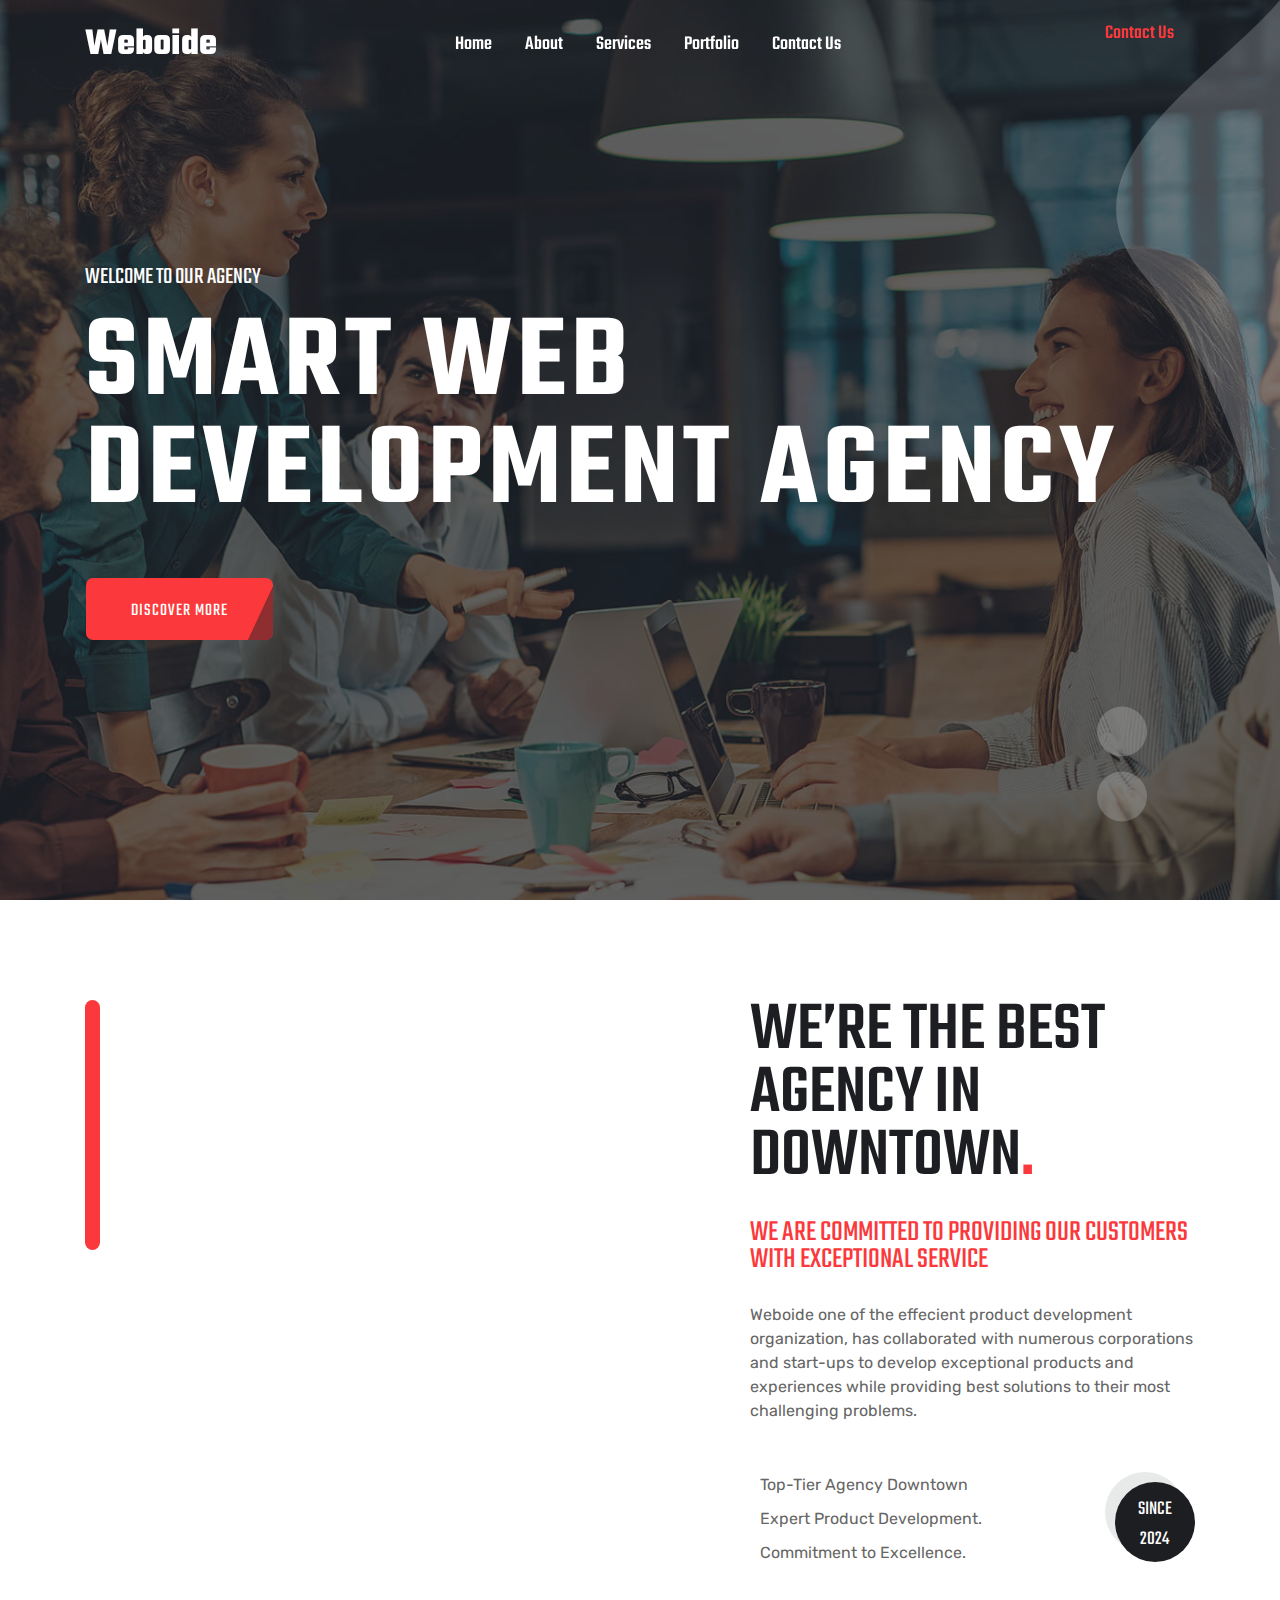
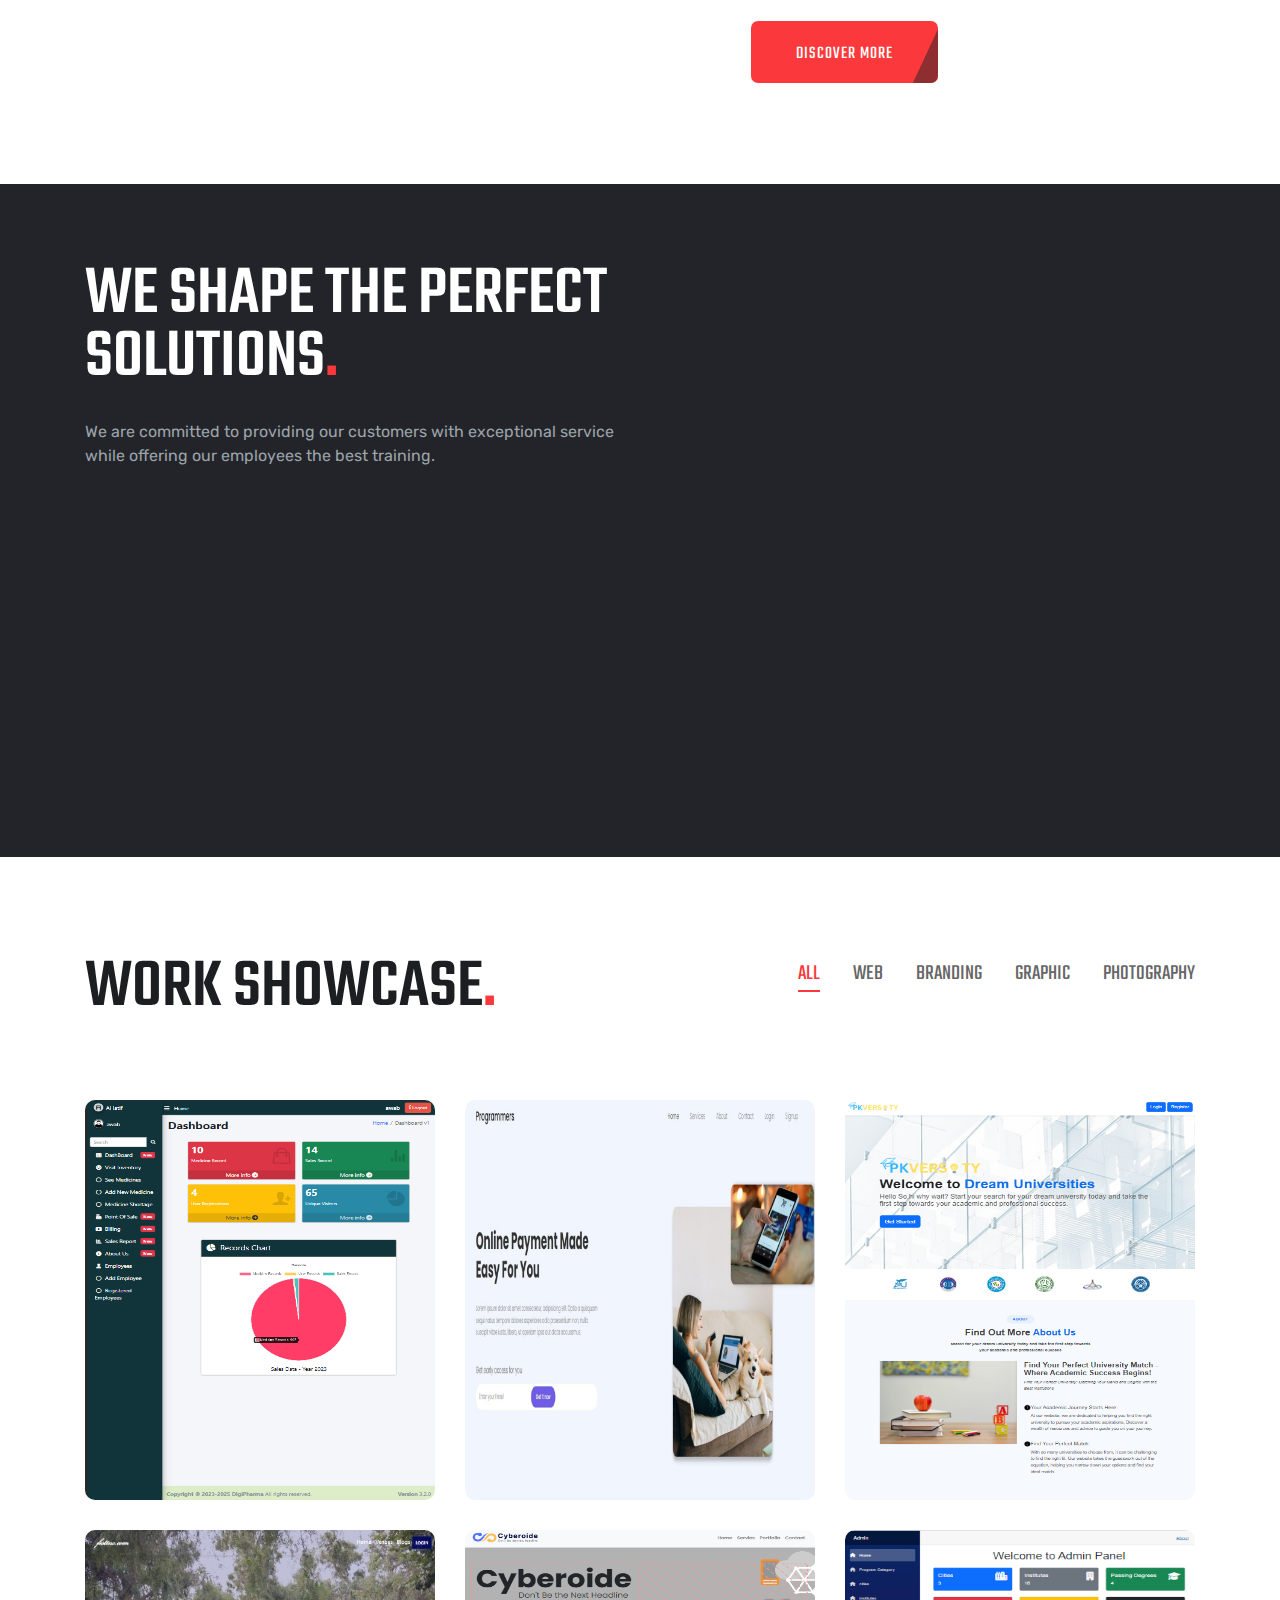
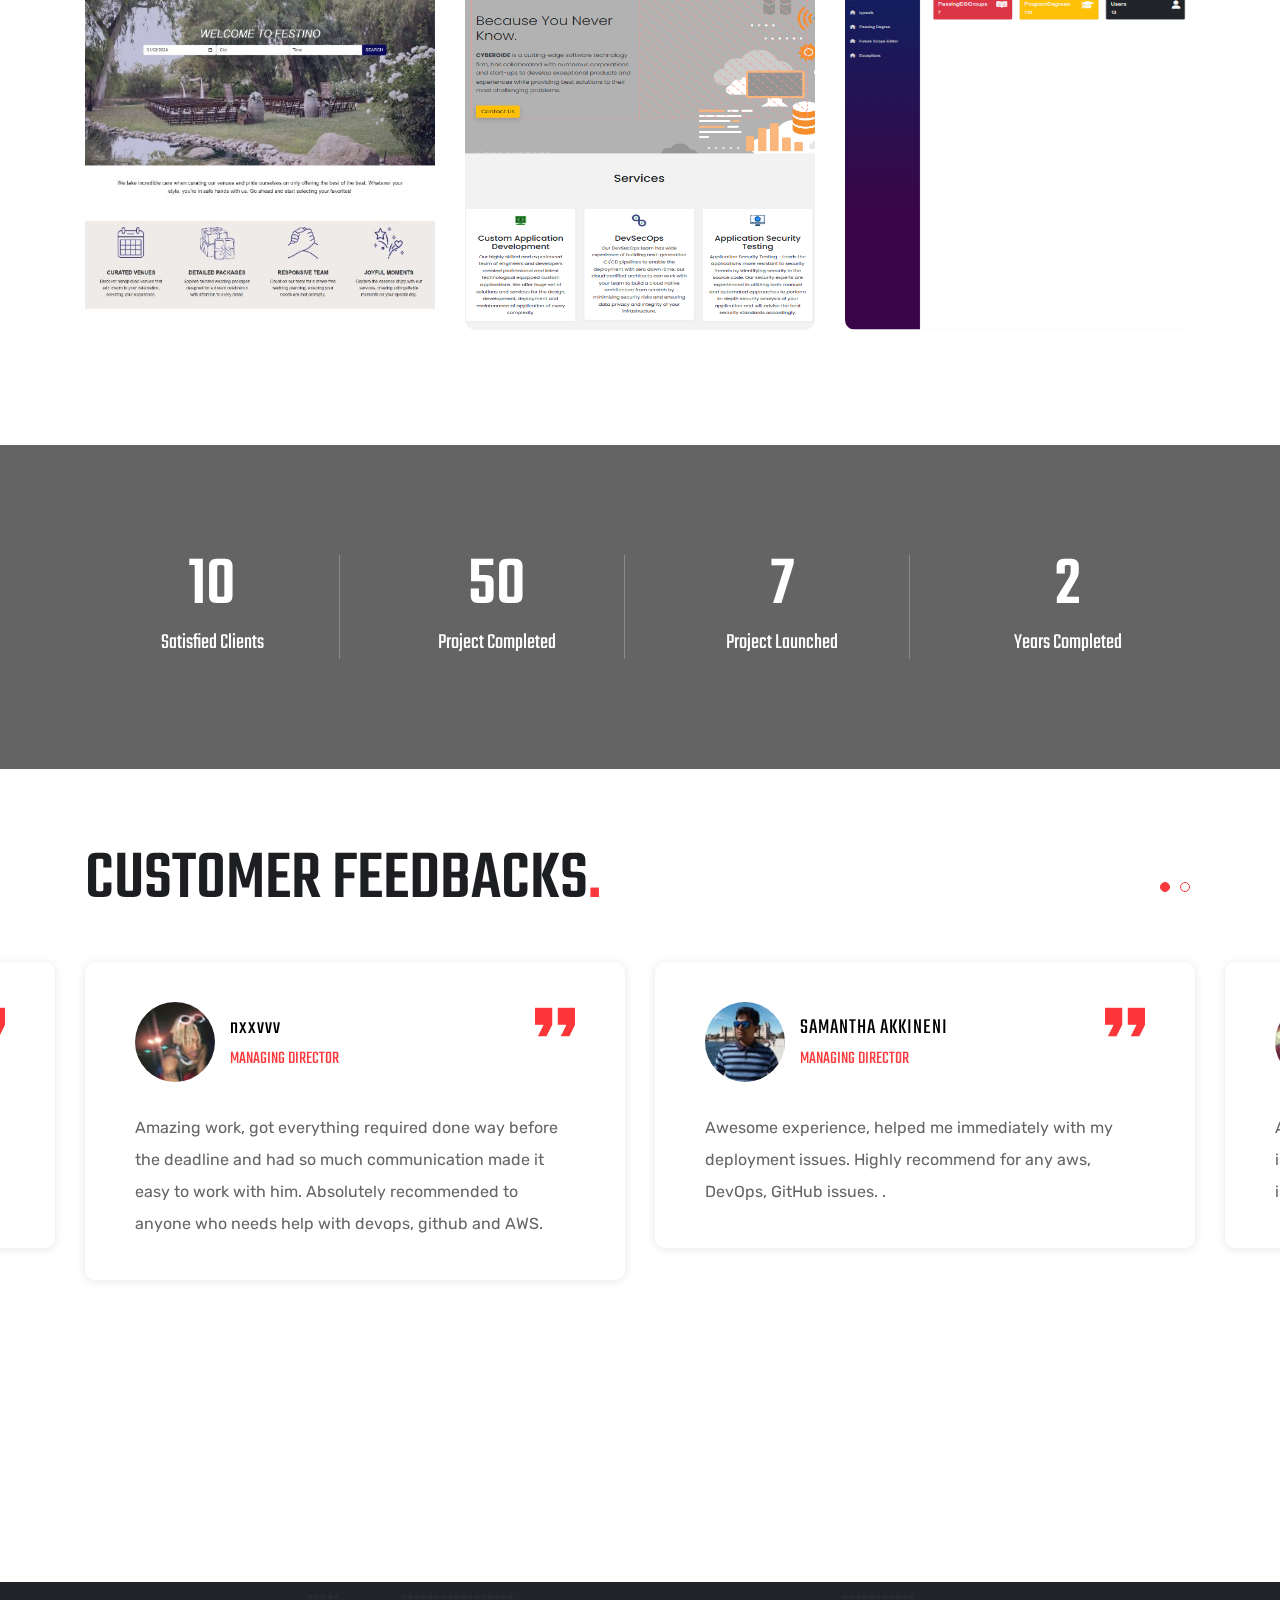
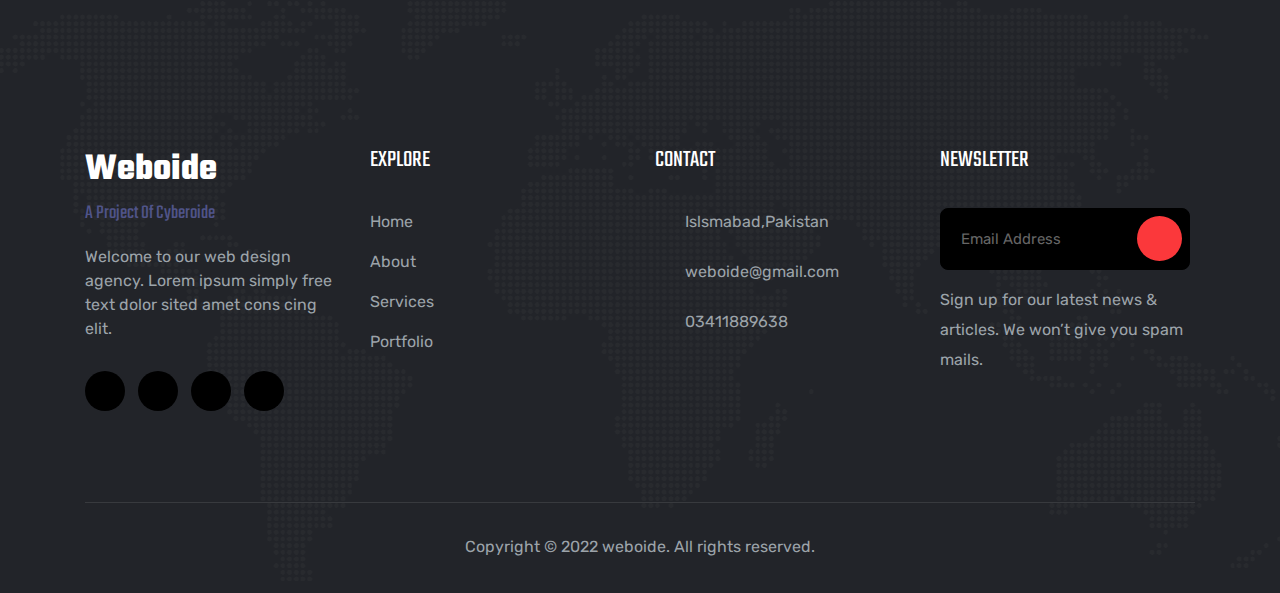
==== commit 82290108: "add clients, Counters Section Add Counters Add Headers Section Set Add Project Section Navbar Set" ====
--- a/index.html
+++ b/index.html
@@ -1,607 +1,827 @@
 <!DOCTYPE html>
 <html lang="en">
-
 <head>
-  <meta charset="utf-8">
-  <meta content="width=device-width, initial-scale=1.0" name="viewport">
-
-  <title>Weboide</title>
-  <meta content="" name="description">
-  <meta content="" name="keywords">
-
-  <!-- Favicons -->
-  <link href="assets/img/w.png" rel="icon">
-  <!-- <link href="assets/img/apple-touch-icon.png" rel="apple-touch-icon"> -->
-
-  <!-- Google Fonts -->
-  <link href="https://fonts.googleapis.com/css?family=Open+Sans:300,300i,400,400i,600,600i,700,700i|Jost:300,300i,400,400i,500,500i,600,600i,700,700i|Poppins:300,300i,400,400i,500,500i,600,600i,700,700i" rel="stylesheet">
-
-  <!-- Vendor CSS Files -->
-  <link href="assets/vendor/aos/aos.css" rel="stylesheet">
-  <link href="assets/vendor/bootstrap/css/bootstrap.min.css" rel="stylesheet">
-  <link href="assets/vendor/bootstrap-icons/bootstrap-icons.css" rel="stylesheet">
-  <link href="assets/vendor/boxicons/css/boxicons.min.css" rel="stylesheet">
-  <link href="assets/vendor/glightbox/css/glightbox.min.css" rel="stylesheet">
-  <link href="assets/vendor/remixicon/remixicon.css" rel="stylesheet">
-  <link href="assets/vendor/swiper/swiper-bundle.min.css" rel="stylesheet">
-
-  <!-- Template Main CSS File -->
-  <link href="assets/css/style.css" rel="stylesheet">
-
-  <!-- =======================================================
-  * Template Name: Arsha
-  * Updated: Jan 29 2024 with Bootstrap v5.3.2
-  * Template URL: https://bootstrapmade.com/arsha-free-bootstrap-html-template-corporate/
-  * Author: BootstrapMade.com
-  * License: https://bootstrapmade.com/license/
-  ======================================================== -->
-<style>
-  
-  .zoom {
-    
-    transition: transform .2s; /* Animation */
-  }
-  
-  .zoom:hover {
-    transform: scale(1.5 ); /* (150% zoom - Note: if the zoom is too large, it will go outside of the viewport) */
-  } 
-
-</style>  
+   <meta charset="UTF-8">
+   <meta name="viewport" content="width=device-width, initial-scale=1.0">
+   <meta http-equiv="X-UA-Compatible" content="ie=edge">
+   <link rel="shortcut icon" href="img/softoweb.png">
+   <!-- GOOGLE FONTS CDN LINK -->
+   <link rel="preconnect" href="https://fonts.gstatic.com">
+   <link rel="stylesheet" href="https://cdnjs.cloudflare.com/ajax/libs/font-awesome/6.5.1/css/all.min.css" integrity="sha512-DTOQO9RWCH3ppGqcWaEA1BIZOC6xxalwEsw9c2QQeAIftl+Vegovlnee1c9QX4TctnWMn13TZye+giMm8e2LwA==" crossorigin="anonymous" referrerpolicy="no-referrer" />
+   <link href="https://fonts.googleapis.com/css2?family=Rubik:wght@300;400;500;600;700;800&family=Teko:wght@400;500;600;700&display=swap" rel="stylesheet">
+   <!-- CSS LINK -->
+   <link rel="stylesheet" href="css/bootstrap.css">
+   <!-- AOS ANIAMATION PLUGIN -->
+   <link rel="stylesheet" href="css/animate.css">
+   <!-- OWL CAROUSEL PLUGIN -->
+   <link rel="stylesheet" href="css/owl.carousel.min.css">
+   <link rel="stylesheet" href="css/owl.theme.default.min.css">
+   <!-- MAGNIFIC POPUP PLUGIN -->
+   <link rel="stylesheet" href="css/magnific-popup.css">
+   <link rel="stylesheet" href="css/custom.css">
+   <title>SoftoWeb</title>
 </head>
-
 <body>
 
-  <!-- ======= Header ======= -->
-  <header id="header" class="fixed-top ">
-    <div class="container d-flex align-items-center">
-
-      <h1 class="logo me-auto"><a href="index.html">
-        <img src="./assets/img/weboide.png" height="80" alt="">
-      </a></h1>
-      <!-- Uncomment below if you prefer to use an image logo -->
-      <!-- <a href="index.html" class="logo me-auto"><img src="assets/img/logo.png" alt="" class="img-fluid"></a>-->
-
-      <nav id="navbar" class="navbar">
-        <ul>
-          <li><a class="nav-link scrollto active" href="#hero">Home</a></li>
-          <li><a class="nav-link scrollto" href="#about">About</a></li>
-          <li><a class="nav-link scrollto" href="#services">Services</a></li>
-          <li><a class="nav-link   scrollto" href="#portfolio">Portfolio</a></li>
-          <li><a class="nav-link scrollto" href="#team">Team</a></li>
+
+
+   <!-- ======================================== NAVIGRATION ======================================== -->
+   <nav id="navigration" class="navbar fixed-top p-0">
+      <div class="container">
+         <!-- <a class="logo" href="#"><img src="img/logo.png" alt=""></a> -->
+         <a class="logo" href="#">Weboide</a>
          
-          <li><a class="nav-link scrollto" href="#contact">Contact</a></li>
-          <li><a class="getstarted scrollto" href="#about">Get Started</a></li>
-        </ul>
-        <i class="bi bi-list mobile-nav-toggle"></i>
-      </nav><!-- .navbar -->
-
-    </div>
-  </header><!-- End Header -->
-
-  <!-- ======= Hero Section ======= -->
-  <section id="hero" class="d-flex align-items-center">
-
-    <div class="container">
-      <div class="row">
-        <div class="col-lg-6 d-flex flex-column justify-content-center pt-4 pt-lg-0 order-2 order-lg-1" data-aos="fade-up" data-aos-delay="200">
-          <h1>Efficient Solutions For Your Business</h1>
-          <h2>Weboide: Crafting exceptional products, solving challenges for corporations and start-ups</h2>
-          <div class="d-flex justify-content-center justify-content-lg-start">
-            <a href="#about" class="btn-get-started scrollto">Get Started</a>
-          </div>
-        </div>
-        <div class="col-lg-6 order-1 order-lg-2 hero-img" data-aos="zoom-in" data-aos-delay="200">
-          <img src="assets/img/hero-img.png" class="img-fluid animated" alt="">
-        </div>
-      </div>
-    </div>
-
-  </section><!-- End Hero -->
-
-  <main id="main">
-
-    <!-- ======= Clients Section ======= -->
-    <section id="clients" class="clients section-bg">
+         <div class="sidenav">
+            <div class="header">
+               <a class="logo d-lg-none" href="#">Weboide</a>
+               <a href="#" class="d-lg-none" id="showsidenav"><img src="img/icon/letter-x.png" alt=""> </a>
+            </div>
+            <ul class="mb-0">
+               <li class="nav-item"><a class="nav-link" href="index.html">Home</a></li>
+               <li class="nav-item"><a class="nav-link" href="#featureSection">About</a></li>
+               <li class="nav-item"><a class="nav-link" href="#serviceSection">Services</a></li>
+               <li class="nav-item"><a class="nav-link" href="#portfolioSection">Portfolio</a></li>
+               <li class="nav-item"><a class="nav-link" href="contact.html">Contact Us</a></li>
+            </ul>
+         </div>
+         <a href="contact.html" class="btn font-btn get-quote d-none d-md-block"><i class="fal fa-chevron-right"></i> <span>Contact Us</span></a>
+         <div id="hamburger" class="d-lg-none">
+            <img src="img/icon/menu.png" class="img01" alt="">
+         </div>
+      </div>
+   </nav>
+
+
+
+   <!-- ======================================== HOME SECTION ======================================== -->
+   <section id="homeSection">
+      <div class="owl-carousel">
+         <div class="slider-box slider-box1">
+            <div class="overlay">
+               <div class="container">
+                  <div class="row">
+                     <div class="col">
+                        <div class="txt-box">
+                           <div class="txt-area">
+                              <p>WELCOME TO OUR AGENCY</p>
+                              <h1>SMART WEB DEVELOPMENT AGENCY</h1>
+                              <a href="#serviceSection" class="btn layer-btn">DISCOVER MORE</a>
+                           </div>
+                        </div>
+                     </div>
+                  </div>
+               </div>
+            </div>
+         </div>
+         <div class="slider-box slider-box2">
+            <div class="overlay">
+               <div class="container">
+                  <div class="row">
+                     <div class="col">
+                        <div class="txt-box" data-aos="fade-up" data-aos-anchor-placement="center-bottom">
+                           <div class="txt-area">
+                              <p>WE CREATE IDEAS</p>
+                              <h1>BUILD STUNNING WEBSITE WITH US</h1>
+                              <a href="#serviceSection" class="btn layer-btn">DISCOVER MORE</a>
+                           </div>
+                        </div>
+                     </div>
+                  </div>
+               </div>
+            </div>
+         </div>
+      </div>
+   </section>
+
+
+
+   <!-- ======================================== FEATURE SECTION ======================================== -->
+   <section id="featureSection">
       <div class="container">
-
-        <div class="row" data-aos="zoom-in">
-
-          <div class="col-lg-2 col-md-4 col-6 d-flex align-items-center justify-content-center">
-            <img src="assets/img/clients/client-1.png" class="img-fluid" alt="">
-          </div>
-
-          <div class="col-lg-2 col-md-4 col-6 d-flex align-items-center justify-content-center">
-            <img src="assets/img/clients/client-2.png" class="img-fluid" alt="">
-          </div>
-
-          <div class="col-lg-2 col-md-4 col-6 d-flex align-items-center justify-content-center">
-            <img src="assets/img/clients/client-3.png" class="img-fluid" alt="">
-          </div>
-
-          <div class="col-lg-2 col-md-4 col-6 d-flex align-items-center justify-content-center">
-            <img src="assets/img/clients/client-4.png" class="img-fluid" alt="">
-          </div>
-
-          <div class="col-lg-2 col-md-4 col-6 d-flex align-items-center justify-content-center">
-            <img src="assets/img/clients/client-5.png" class="img-fluid" alt="">
-          </div>
-
-          <div class="col-lg-2 col-md-4 col-6 d-flex align-items-center justify-content-center">
-            <img src="assets/img/clients/client-6.png" class="img-fluid" alt="">
-          </div>
-
-        </div>
-
-      </div>
-    </section><!-- End Cliens Section -->
-
-    <!-- ======= About Us Section ======= -->
-    <section id="about" class="about">
-      <div class="container" data-aos="fade-up">
-
-        <div class="section-title">
-          <h2>About Us</h2>
-        </div>
-
-        <div class="row content">
-          <div class="col-lg-6">
-            <p>
-              Weboide, a leading product development organization, has forged successful collaborations with a myriad of corporations and start-ups.
-            </p>
-            <ul>
-              <li><i class="ri-check-double-line"></i>Through strategic partnerships, we deliver exceptional products, offering innovative solutions for your complex challenges.</li>
-              <li><i class="ri-check-double-line"></i>
-                Our client-centric approach ensures best-in-class solutions, contributing to partner success in the evolving business landscape.</li>
-            </ul>
-          </div>
-          <div class="col-lg-6 pt-4 pt-lg-0">
-            <p>
-              Tailored solutions to meet specific client requirements
-              Visually appealing and user-friendly interface design
-              Ongoing support to ensure optimal performance and functionality.
-              Integrating latest technologies ensuring that our solutions are at the forefront of innovation.
-            </p>
-            <a href="#" class="btn-learn-more">Learn More</a>
-          </div>
-        </div>
-
-      </div>
-    </section><!-- End About Us Section -->
-
-
-
-
-    <!-- ======= Services Section ======= -->
-    <section id="services" class="services section-bg">
-      <div class="container" data-aos="fade-up">
-
-        <div class="section-title">
-          <h2>Services</h2>
-          <p>We are committed to providing our customers with exceptional service while offering our employees the best training.</p>
-        </div>
-
-        <div class="row">
-          <div class="col-xl-3 col-md-6 d-flex align-items-stretch" data-aos="zoom-in" data-aos-delay="100">
-            <div class="icon-box">
-              <div class="icon"><i class="bx bxl-dribbble"></i></div>
-              <h4><a href="">Web Development</a></h4>
-              <p>Elevate your brand online with our expert web development, delivering seamless and impactful digital experiences.</p>
-            </div>
-          </div>
-
-          <div class="col-xl-3 col-md-6 d-flex align-items-stretch mt-4 mt-md-0" data-aos="zoom-in" data-aos-delay="200">
-            <div class="icon-box">
-              <div class="icon"><i class="bx bx-file"></i></div>
-              <h4><a href="">App Development</a></h4>
-              <p>Revolutionize user experiences with our dynamic app development solutions, blending innovation and functionality seamlessly.</p>
-            </div>
-          </div>
-
-          <div class="col-xl-3 col-md-6 d-flex align-items-stretch mt-4 mt-xl-0" data-aos="zoom-in" data-aos-delay="300">
-            <div class="icon-box">
-              <div class="icon"><i class="bx bx-tachometer"></i></div>
-              <h4><a href="">Graphic Designing</a></h4>
-              <p>Transforming visions into visual masterpieces – our graphics design brings your ideas to life with creativity and precision."</p>
-            </div>
-          </div>
-
-          <div class="col-xl-3 col-md-6 d-flex align-items-stretch mt-4 mt-xl-0" data-aos="zoom-in" data-aos-delay="400">
-            <div class="icon-box">
-              <div class="icon"><i class="bx bx-layer"></i></div>
-              <h4><a href="">DevOps</a></h4>
-              <p>Revolutionize your operations with our expert DevOps solutions for streamlined development and enhanced efficiency.</p>
-            </div>
-          </div>
-
-        </div>
-
-      </div>
-    </section><!-- End Services Section -->
-
-    <!-- ======= Cta Section ======= -->
-    <section id="cta" class="cta">
-      <div class="container" data-aos="zoom-in">
-
-        <div class="row">
-          <div class="col-lg-9 text-center text-lg-start">
-            <h3>Call To Action</h3>
-            <p> Duis aute irure dolor in reprehenderit in voluptate velit esse cillum dolore eu fugiat nulla pariatur. Excepteur sint occaecat cupidatat non proident, sunt in culpa qui officia deserunt mollit anim id est laborum.</p>
-          </div>
-          <div class="col-lg-3 cta-btn-container text-center">
-            <a class="cta-btn align-middle" href="#">Call To Action</a>
-          </div>
-        </div>
-
-      </div>
-    </section><!-- End Cta Section -->
-
-    <!-- ======= Portfolio Section ======= -->
-    <section id="portfolio" class="portfolio">
-      <div class="container" data-aos="fade-up">
-
-        <div class="section-title">
-          <h2>Portfolio</h2>
-          <p>Discover a portfolio characterized by a variety of experiences and solutions. From addressing challenging tasks to completing projects, witness a journey marked by creativity, dedication, and successful outcomes. Explore the excellence that defines our work and the impact we bring to every endeavor.</p>
-        </div>
-
-        <ul id="portfolio-flters" class="d-flex justify-content-center" data-aos="fade-up" data-aos-delay="100">
-          <li data-filter="*" class="filter-active">All</li>
-          <li data-filter=".filter-app">App</li>
-          <li data-filter=".filter-card">Card</li>
-          <li data-filter=".filter-web">Web</li>
-        </ul>
-
-        <div class="row portfolio-container" data-aos="fade-up" data-aos-delay="200">
-
-          <div class="col-lg-4 col-md-6 portfolio-item filter-app">
-            <div class="portfolio-img"><img src="assets/img/portfolio/portfolio-1.jpg" class="img-fluid" alt=""></div>
-            <div class="portfolio-info">
-              <h4>App 1</h4>
-              <p>App</p>
-              <a href="assets/img/portfolio/portfolio-1.jpg" data-gallery="portfolioGallery" class="portfolio-lightbox preview-link" title="App 1"><i class="bx bx-plus"></i></a>
-              <a href="portfolio-details.html" class="details-link" title="More Details"><i class="bx bx-link"></i></a>
-            </div>
-          </div>
-
-          <div class="col-lg-4 col-md-6 portfolio-item filter-web">
-            <div class="portfolio-img"><img src="assets/img/portfolio-web-1.png" class="img-fluid" alt=""></div>
-            <div class="portfolio-info">
-              <h4>Web 3</h4>
-              <p>Web</p>
-              <a href="assets/img/portfolio/portfolio-2.jpg" data-gallery="portfolioGallery" class="portfolio-lightbox preview-link" title="Web 3"><i class="bx bx-plus"></i></a>
-              <a href="portfolio-details.html" class="details-link" title="More Details"><i class="bx bx-link"></i></a>
-            </div>
-          </div>
-
-          <div class="col-lg-4 col-md-6 portfolio-item filter-app">
-            <div class="portfolio-img"><img src="assets/img/portfolio/portfolio-3.jpg" class="img-fluid" alt=""></div>
-            <div class="portfolio-info">
-              <h4>App 2</h4>
-              <p>App</p>
-              <a href="assets/img/portfolio/portfolio-3.jpg" data-gallery="portfolioGallery" class="portfolio-lightbox preview-link" title="App 2"><i class="bx bx-plus"></i></a>
-              <a href="portfolio-details.html" class="details-link" title="More Details"><i class="bx bx-link"></i></a>
-            </div>
-          </div>
-
-          <div class="col-lg-4 col-md-6 portfolio-item filter-card">
-            <div class="portfolio-img"><img src="assets/img/portfolio/portfolio-4.jpg" class="img-fluid" alt=""></div>
-            <div class="portfolio-info">
-              <h4>Card 2</h4>
-              <p>Card</p>
-              <a href="assets/img/portfolio/portfolio-4.jpg" data-gallery="portfolioGallery" class="portfolio-lightbox preview-link" title="Card 2"><i class="bx bx-plus"></i></a>
-              <a href="portfolio-details.html" class="details-link" title="More Details"><i class="bx bx-link"></i></a>
-            </div>
-          </div>
-
-          <div class="col-lg-4 col-md-6 portfolio-item filter-web">
-            <div class="portfolio-img"><img src="assets/img/portfolio-web-2.png" class="img-fluid" alt=""></div>
-            <div class="portfolio-info">
-              <h4>Web 2</h4>
-              <p>Web</p>
-              <a href="assets/img/portfolio/portfolio-5.jpg" data-gallery="portfolioGallery" class="portfolio-lightbox preview-link" title="Web 2"><i class="bx bx-plus"></i></a>
-              <a href="portfolio-details.html" class="details-link" title="More Details"><i class="bx bx-link"></i></a>
-            </div>
-          </div>
-
-          <div class="col-lg-4 col-md-6 portfolio-item filter-app">
-            <div class="portfolio-img"><img src="assets/img/portfolio/portfolio-6.jpg" class="img-fluid" alt=""></div>
-            <div class="portfolio-info">
-              <h4>App 3</h4>
-              <p>App</p>
-              <a href="assets/img/portfolio/portfolio-6.jpg" data-gallery="portfolioGallery" class="portfolio-lightbox preview-link" title="App 3"><i class="bx bx-plus"></i></a>
-              <a href="portfolio-details.html" class="details-link" title="More Details"><i class="bx bx-link"></i></a>
-            </div>
-          </div>
-
-          <div class="col-lg-4 col-md-6 portfolio-item filter-card">
-            <div class="portfolio-img"><img src="assets/img/portfolio/portfolio-7.jpg" class="img-fluid" alt=""></div>
-            <div class="portfolio-info">
-              <h4>Card 1</h4>
-              <p>Card</p>
-              <a href="assets/img/portfolio/portfolio-7.jpg" data-gallery="portfolioGallery" class="portfolio-lightbox preview-link" title="Card 1"><i class="bx bx-plus"></i></a>
-              <a href="portfolio-details.html" class="details-link" title="More Details"><i class="bx bx-link"></i></a>
-            </div>
-          </div>
-
-          <div class="col-lg-4 col-md-6 portfolio-item filter-card">
-            <div class="portfolio-img"><img src="assets/img/portfolio/portfolio-8.jpg" class="img-fluid" alt=""></div>
-            <div class="portfolio-info">
-              <h4>Card 3</h4>
-              <p>Card</p>
-              <a href="assets/img/portfolio/portfolio-8.jpg" data-gallery="portfolioGallery" class="portfolio-lightbox preview-link" title="Card 3"><i class="bx bx-plus"></i></a>
-              <a href="portfolio-details.html" class="details-link" title="More Details"><i class="bx bx-link"></i></a>
-            </div>
-          </div>
-
-          <div class="col-lg-4 col-md-6 portfolio-item filter-web">
-            <div class="portfolio-img"><img src="assets/img/portfolio/portfolio-9.jpg" class="img-fluid" alt=""></div>
-            <div class="portfolio-info">
-              <h4>Web 3</h4>
-              <p>Web</p>
-              <a href="assets/img/portfolio/portfolio-9.jpg" data-gallery="portfolioGallery" class="portfolio-lightbox preview-link" title="Web 3"><i class="bx bx-plus"></i></a>
-              <a href="portfolio-details.html" class="details-link" title="More Details"><i class="bx bx-link"></i></a>
-            </div>
-          </div>
-
-
-          <div class="col-lg-4 col-md-6 portfolio-item filter-web">
-            <div class="portfolio-img"><img src="assets/img/Festino.jpg" class="img-fluid" alt=""></div>
-            <div class="portfolio-info">
-              <h4>Web 3</h4>
-              <p>Web</p>
-              <a href="assets/img/Festino.jpg" data-gallery="portfolioGallery" class="portfolio-lightbox preview-link" title="Web 3"><i class="bx bx-plus"></i></a>
-              <a href="portfolio-details.html" class="details-link" title="More Details"><i class="bx bx-link"></i></a>
-            </div>
-          </div>
-        </div>
-
-      </div>
-    </section><!-- End Portfolio Section -->
-
-    <!-- ======= Team Section ======= -->
-    <section id="team" class="team section-bg">
-      <div class="container" data-aos="fade-up">
-
-        <div class="section-title">
-          <h2>Team</h2>
-          <p>
-            Meet our dynamic team, a collective force driven by passion and expertise. Committed to excellence, we navigate challenges seamlessly, turning visions into reality. Each member brings unique skills, ensuring collaborative success and fostering an environment where innovation thrives. Together, we propel towards shared goals with dedication and a shared commitment to delivering outstanding results.
-          </p>
-        </div>
-
-        <div class="row">
-
-          <div class="col-lg-6" data-aos="zoom-in" data-aos-delay="100">
-            <div class="member d-flex align-items-start">
-              <div class="pic"><img src="assets/img/team/awab.jfif" class="img-fluid" alt=""></div>
-              <div class="member-info">
-
-                <h4>Muhammad Awab Ahmed</h4>
-                <span>DevOps Engineer</span>
-                <div class="social">
-                  <a href="https://twitter.com/MuhammadawabAh2"><i class="ri-twitter-fill"></i></a>
-                  <a href="https://www.facebook.com/muhammad.awab.338"><i class="ri-facebook-fill"></i></a>
-                  <a href="https://www.instagram.com/awab4850/"><i class="ri-instagram-fill"></i></a>
-                  <a href="https://www.linkedin.com/in/muhammadawab/"> <i class="ri-linkedin-box-fill"></i> </a>
-                </div>
-              </div>
-            </div>
-          </div>
-
-          <div class="col-lg-6 mt-4 mt-lg-0" data-aos="zoom-in" data-aos-delay="200">
-            <div class="member d-flex align-items-start">
-              <div class="pic"><img src="assets/img/team/awab.jfif" class="img-fluid" alt=""></div>
-              <div class="member-info">
-                <h4>Rehan Akhtar</h4>
-                <span>DevOps Engineer</span>
-                <div class="social">
-                  <a href=""><i class="ri-twitter-fill"></i></a>
-                  <a href=""><i class="ri-facebook-fill"></i></a>
-                  <a href=""><i class="ri-instagram-fill"></i></a>
-                  <a href=""> <i class="ri-linkedin-box-fill"></i> </a>
-                </div>
-              </div>
-            </div>
-          </div>
-
-          <div class="col-lg-6 mt-4" data-aos="zoom-in" data-aos-delay="300">
-            <div class="member d-flex align-items-start">
-              <div class="pic"><img src="assets/img/team/awab.jfif" class="img-fluid" alt=""></div>
-              <div class="member-info">
-                <h4>Saad Mansoor</h4>
-                <span>Backened Developer</span>
-                <div class="social">
-                  <a href=""><i class="ri-twitter-fill"></i></a>
-                  <a href=""><i class="ri-facebook-fill"></i></a>
-                  <a href=""><i class="ri-instagram-fill"></i></a>
-                  <a href=""> <i class="ri-linkedin-box-fill"></i> </a>
-                </div>
-              </div>
-            </div>
-          </div>
-
-          <div class="col-lg-6 mt-4" data-aos="zoom-in" data-aos-delay="400">
-            <div class="member d-flex align-items-start">
-              <div class="pic"><img src="assets/img/team/awab.jfif" class="img-fluid" alt=""></div>
-              <div class="member-info">
-                <h4>Muhammad Aashir</h4>
-                <span>FrontEnd Developer</span>
-                <div class="social">
-                  <a href=""><i class="ri-twitter-fill"></i></a>
-                  <a href=""><i class="ri-facebook-fill"></i></a>
-                  <a href=""><i class="ri-instagram-fill"></i></a>
-                  <a href=""> <i class="ri-linkedin-box-fill"></i> </a>
-                </div>
-              </div>
-            </div>
-          </div>
-
-        </div>
-
-      </div>
-    </section><!-- End Team Section -->
-
- 
-
- 
-
-    <!-- ======= Contact Section ======= -->
-    <section id="contact" class="contact">
-      <div class="container" data-aos="fade-up">
-
-        <div class="section-title">
-          <h2>Contact</h2>
-          <p>Ready to take the next step in unlocking your digital potential?We're here to guide you. Let's connect and explore the possibilities together.</p>
-        </div>
-
-        <div class="row">
-
-          <div class="col-lg-5 d-flex align-items-stretch">
-            <div class="info">
-              <div class="address">
-                <i class="bi bi-geo-alt"></i>
-                <h4>Location:</h4>
-                <p>Islamabad, Pakistan</p>
-              </div>
-
-              <div class="email">
-                <i class="bi bi-envelope"></i>
-                <h4>Email:</h4>
-                <p>weboide@gmail.com</p>
-              </div>
-
-              <div class="phone">
-                <i class="bi bi-phone"></i>
-                <h4>Call:</h4>
-                <p>+92 3411889638</p>
-              </div>
-
-              <iframe src="https://www.google.com/maps/embed?pb=!1m14!1m8!1m3!1d12097.433213460943!2d-74.0062269!3d40.7101282!3m2!1i1024!2i768!4f13.1!3m3!1m2!1s0x0%3A0xb89d1fe6bc499443!2sDowntown+Conference+Center!5e0!3m2!1smk!2sbg!4v1539943755621" frameborder="0" style="border:0; width: 100%; height: 290px;" allowfullscreen></iframe>
-            </div>
-
-          </div>
-
-          <div class="col-lg-7 mt-5 mt-lg-0 d-flex align-items-stretch">
-            <form action="forms/contact.php" method="post" role="form" class="php-email-form">
-              <div class="row">
-                <div class="form-group col-md-6">
-                  <label for="name">Your Name</label>
-                  <input type="text" name="name" class="form-control" id="name" required>
-                </div>
-                <div class="form-group col-md-6">
-                  <label for="name">Your Email</label>
-                  <input type="email" class="form-control" name="email" id="email" required>
-                </div>
-              </div>
-              <div class="form-group">
-                <label for="name">Subject</label>
-                <input type="text" class="form-control" name="subject" id="subject" required>
-              </div>
-              <div class="form-group">
-                <label for="name">Message</label>
-                <textarea class="form-control" name="message" rows="10" required></textarea>
-              </div>
-              <div class="my-3">
-                <div class="loading">Loading</div>
-                <div class="error-message"></div>
-                <div class="sent-message">Your message has been sent. Thank you!</div>
-              </div>
-              <div class="text-center"><button type="submit">Send Message</button></div>
-            </form>
-          </div>
-
-        </div>
-
-      </div>
-    </section><!-- End Contact Section -->
-
-  </main><!-- End #main -->
-
- <!-- ======= Footer ======= -->
- <footer id="footer">
-
-  <div class="footer-newsletter">
-    <div class="container">
-      <div class="row justify-content-center">
-        <div class="col-lg-6">
-          <h4>Join Our Newsletter</h4>
-          <p>Tamen quem nulla quae legam multos aute sint culpa legam noster magna</p>
-          <form action="" method="post">
-            <input type="email" name="email"><input type="submit" value="Subscribe">
-          </form>
-        </div>
-      </div>
-    </div>
-  </div>
-
-  <div class="footer-top">
-    <div class="container">
-      <div class="row">
-
-        <div class="col-lg-3 col-md-6 footer-contact">
-          <h3>Weboide</h3>
-          <p>
-            Islamabad, Pakistan<br>
-            <strong>Phone:</strong> +92 3411889638<br>
-            <strong>Email:</strong> weboide@gmail.com<br>
-          </p>
-        </div>
-
-        <div class="col-lg-3 col-md-6 footer-links">
-          <h4>Useful Links</h4>
-          <ul>
-            <li><i class="bx bx-chevron-right"></i> <a href="/">Home</a></li>
-            <li><i class="bx bx-chevron-right"></i> <a href="#about">About us</a></li>
-            <li><i class="bx bx-chevron-right"></i> <a href="#services">Services</a></li>
-          </ul>
-        </div>
-
-        <div class="col-lg-3 col-md-6 footer-links">
-          <h4>Our Services</h4>
-          <ul>
-            <li><i class="bx bx-chevron-right"></i> <a href="#">Web Development</a></li>
-            <li><i class="bx bx-chevron-right"></i> <a href="#">App Development</a></li>
-            <li><i class="bx bx-chevron-right"></i> <a href="#">DevOps</a></li>
-            <li><i class="bx bx-chevron-right"></i> <a href="#">Graphic Design</a></li>
-          </ul>
-        </div>
-
-        <div class="col-lg-3 col-md-6 footer-links">
-          <h4>Our Social Networks</h4>
-          <p>Empowering through seamless web and app solutions for your digital success.</p>
-          <div class="social-links mt-3">
-            <a href="#" class="twitter"><i class="bx bxl-twitter"></i></a>
-            <a href="#" class="facebook"><i class="bx bxl-facebook"></i></a>
-            <a href="#" class="instagram"><i class="bx bxl-instagram"></i></a>
-            <a href="#" class="google-plus"><i class="bx bxl-skype"></i></a>
-            <a href="#" class="linkedin"><i class="bx bxl-linkedin"></i></a>
-          </div>
-        </div>
-
-      </div>
-    </div>
-  </div>
-
-  <div class="container footer-bottom clearfix  text-center">
-    &copy; Copyright <strong><span>Weboide</span></strong>. All Rights Reserved
-  </div>
-</footer><!-- End Footer -->
-
-  <div id="preloader"></div>
-  <a  href="https://wa.me/+923411889638" class="back-to-top d-flex align-items-center justify-content-center"><i class="bi bi-whatsapp"></i></a>
-
-  <!-- Vendor JS Files -->
-  <script src="assets/vendor/aos/aos.js"></script>
-  <script src="assets/vendor/bootstrap/js/bootstrap.bundle.min.js"></script>
-  <script src="assets/vendor/glightbox/js/glightbox.min.js"></script>
-  <script src="assets/vendor/isotope-layout/isotope.pkgd.min.js"></script>
-  <script src="assets/vendor/swiper/swiper-bundle.min.js"></script>
-  <script src="assets/vendor/waypoints/noframework.waypoints.js"></script>
-  <script src="assets/vendor/php-email-form/validate.js"></script>
-
-  <!-- Template Main JS File -->
-  <script src="assets/js/main.js"></script>
-
+         <div class="row">
+            <div class="col-lg-7">
+               <div class="img-box">
+                  <img src="img/featured-image-1.jpg" class="img01 wow slideInLeft" data-wow-duration="1.5s" alt="">
+                  <img src="img/featured-image-2.jpg" class="img02 wow slideInLeft" data-wow-duration="2s" alt="">
+               </div>
+            </div>
+            <div class="col-lg-5">
+               <div class="txt-box">
+                  <div class="sec-header">
+                     <h2>WE’RE THE BEST AGENCY IN DOWNTOWN<span>.</span></h2>
+                     <h4>WE ARE COMMITTED TO PROVIDING OUR CUSTOMERS WITH EXCEPTIONAL SERVICE</h4>
+                     <p>Weboide one of the effecient product development organization, has collaborated with numerous corporations and start-ups to develop exceptional products and experiences while providing best solutions to their most challenging problems.</p>
+                  </div>
+                  <div class="part2">
+                     <ul>
+                        <li><i class="fal fa-check"></i> Top-Tier Agency Downtown</li>
+                        <li><i class="fal fa-check"></i> Expert Product Development.</li>
+                        <li><i class="fal fa-check"></i> Commitment to Excellence.</li>
+                     </ul>
+                     <div class="since">
+                        <span>SINCE <br>2024</span>
+                     </div>
+                  </div>
+                  <a href="#serviceSection" class="btn layer-btn">DISCOVER MORE</a>
+               </div>
+            </div>
+         </div>
+      </div>
+   </section>
+
+
+
+   <!-- ======================================== SERVICE SECTION ======================================== -->
+   <section id="serviceSection">
+      <div class="container">
+         <div class="row">
+            <div class="col-lg-6 mb-5 mb-lg-0">
+               <div class="sec-header">
+                  <h2>WE SHAPE THE PERFECT SOLUTIONS<span>.</span></h2>
+                  <p>We are committed to providing our customers with exceptional service while offering our employees the best training.</p>
+               </div>
+            </div>
+            <div class="col-lg-3 col-md-6">
+               <div class="service-box wow slideInRight" data-wow-duration="1.5s">
+                  <div class="txt-area">
+                     <h3>01</h3>
+                     <h4>UI/UX <br>DESIGNING</h4>
+                  </div>
+                  <div class="img-box">
+                     <img src="img/icon/uiux.png" alt="" class="img01">
+                     <img src="img/icon/uiux02.png" alt="" class="img02">
+                  </div>
+               </div>
+            </div>
+            <div class="col-lg-3 col-md-6">
+               <div class="service-box wow slideInRight" data-wow-duration="1.5s">
+                  <div class="txt-area">
+                     <h3>02</h3>
+                     <h4>APP <br>DEVELOPMENT</h4>
+                  </div>
+                  <div class="img-box">
+                     <img src="img/icon/app-development.png" alt="" class="img01">
+                     <img src="img/icon/app-development02.png" alt="" class="img02">
+                  </div>
+               </div>
+            </div>
+            <div class="col-lg-3 col-md-6">
+               <div class="service-box wow slideInRight" data-wow-duration="1.5s">
+                  <div class="txt-area">
+                     <h3>03</h3>
+                     <h4>DevOps <br>DevSecOps</h4>
+                  </div>
+                  <div class="img-box">
+                     <img src="img/icon/content-writing.png" alt="" class="img01">
+                     <img src="img/icon/content-writing02.png" alt="" class="img02">
+                  </div>
+               </div>
+            </div>
+            <div class="col-lg-3 col-md-6">
+               <div class="service-box wow slideInRight" data-wow-duration="1.5s">
+                  <div class="txt-area">
+                     <h3>04</h3>
+                     <h4>Quality <br>Assurance</h4>
+                  </div>
+                  <div class="img-box">
+                     <img src="img/icon/digital-marketing.png" alt="" class="img01">
+                     <img src="img/icon/digital-marketing02.png" alt="" class="img02">
+                  </div>
+               </div>
+            </div>
+            <div class="col-lg-3 col-md-6">
+               <div class="service-box wow slideInRight" data-wow-duration="1.5s">
+                  <div class="txt-area">
+                     <h3>05</h3>
+                     <h4>GRAPHIC <br>DESIGNING</h4>
+                  </div>
+                  <div class="img-box">
+                     <img src="img/icon/graphic-design.png" alt="" class="img01">
+                     <img src="img/icon/graphic-design02.png" alt="" class="img02">
+                  </div>
+               </div>
+            </div>
+            <div class="col-lg-3 col-md-6">
+               <div class="service-box wow slideInRight" data-wow-duration="1.5s">
+                  <div class="txt-area">
+                     <h3>06</h3>
+                     <h4>WEBSITE <br>DEVELOPMENT</h4>
+                  </div>
+                  <div class="img-box">
+                     <img src="img/icon/web-development.png" alt="" class="img01">
+                     <img src="img/icon/web-development02.png" alt="" class="img02">
+                  </div>
+               </div>
+            </div>
+         </div>
+      </div>
+   </section>
+
+
+
+
+   <!-- ======================================== PORTFOLIO SECTION ======================================== -->
+   <section id="portfolioSection">
+      <div class="container">
+         <div class="row">
+            <div class="col-lg-6">
+               <div class="sec-header">
+                  <h2>WORK SHOWCASE<span>.</span></h2>
+               </div>
+            </div>
+            <div class="col-lg-6">
+               <div class="indicator float-lg-right">
+                  <span class="mixer active" data-filter="all">ALL</span>
+                  <span class="mixer" data-filter=".web">WEB</span>
+                  <span class="mixer" data-filter=".branding">BRANDING</span>
+                  <span class="mixer" data-filter=".graphic">GRAPHIC</span>
+                  <span class="mixer" data-filter=".photography">PHOTOGRAPHY</span>
+               </div>
+            </div>
+         </div>
+         <div id="portfolio">
+            <div class="row">
+               <div class="col-md-6 col-lg-4 mix web">
+                  <div class="portfolio-box">
+                     <div class="img-box">
+                        <a href="#portfolioPreview01" class="popup-with-zoom-anim">
+                           <img src="img/service-web01.png" class="img-fluid" alt="">
+                           </a>
+                           <div id="portfolioPreview01" class="zoom-anim-dialog mfp-hide portfolio-preview">
+                           <div class="row">
+                              <div class="col-md-6 mb-5 mb-lg-0">
+                                 <div class="img-box">
+                                    <img src="img/service-web01.png" class="img-fluid" alt="">
+                                 </div>
+                              </div>
+                              <div class="col-md-6">
+                                 <div class="description">
+                                    <h4>DigiPharma</h4>
+                                    <p>DigiPharma, your all-in-one solution for seamless pharmacy management. With DigiPharma, managing your pharmacy becomes easier and more efficient than ever before. Say goodbye to traditional paperwork and hello to a streamlined, digital approach.</p>
+                                    <ul>
+                                       <li><i class="fal fa-file-alt"></i> Project : <span>Management System</span></li>
+                                       <li><i class="fad fa-user-tie"></i> Client : <span>Pharmacies</span></li>
+                                       <li><i class="fal fa-code"></i> Langages : <span>HTML, CSS, Blazor Server, C#, Bootstrap</span></li>
+                                       <li class="mb-0"><i class="fal fa-external-link"></i> Preview : <a href="https://digipharma.tech" target="_blank">www.digipharma.tech</a></li>
+                                    </ul>
+                                 </div>
+                              </div>
+                           </div>
+                        </div>
+                     </div>
+                     <div class="hover-txt">
+                        <span class="category">WEB</span>
+                        <p>DigiPharma SITE</p>
+                     </div>
+                  </div>
+               </div>
+               <div class="col-md-6 col-lg-4 mix branding photography">
+                  <div class="portfolio-box">
+                     <div class="img-box">
+                        <a href="#portfolioPreview02" class="popup-with-zoom-anim">
+                           <img src="img/service-web05.jpg" class="img-fluid" alt="">
+                        </a>
+                        <div id="portfolioPreview02" class="zoom-anim-dialog mfp-hide portfolio-preview">
+                           <div class="row">
+                              <div class="col-md-6 mb-5 mb-lg-0">
+                                 <div class="img-box">
+                                    <img src="img/portfolio-2.jpg" class="img-fluid" alt="">
+                                 </div>
+                              </div>
+                              <div class="col-md-6">
+                                 <div class="description">
+                                    <h4>CLOTHING WEBSITE</h4>
+                                    <p>Lorem ipsum dolor sit amet, consectetur adipisicing elit. Dicta, doloribus, voluptas. Facere, hic quae cupiditate velit a, autem sunt dolor.</p>
+                                    <ul>
+                                       <li><i class="fal fa-file-alt"></i> Project : <span>Website</span></li>
+                                       <li><i class="fad fa-user-tie"></i> Client : <span>KhadiGhar</span></li>
+                                       <li><i class="fal fa-code"></i> Langages : <span>HTML, CSS, Javascript</span></li>
+                                       <li class="mb-0"><i class="fal fa-external-link"></i> Preview : <a href="#" target="_blank">www.khadighar.com</a></li>
+                                    </ul>
+                                 </div>
+                              </div>
+                           </div>
+                        </div>
+                     </div>
+                     <div class="hover-txt">
+                        <span class="category">WEB</span>
+                        <p>CLOTHING SITE</p>
+                     </div>
+                  </div>
+               </div>
+               <div class="col-md-6 col-lg-4 mix web graphic">
+                  <div class="portfolio-box">
+                     <div class="img-box">
+                        <a href="#portfolioPreview03" class="popup-with-zoom-anim">
+                           <img src="img/service-web02.png" class="img-fluid" alt="">
+                        </a>
+                        <div id="portfolioPreview03" class="zoom-anim-dialog mfp-hide portfolio-preview">
+                           <div class="row">
+                              <div class="col-md-6 mb-5 mb-lg-0">
+                                 <div class="img-box">
+                                    <img src="img/service-web02.png" class="img-fluid" alt="">
+                                 </div>
+                              </div>
+                              <div class="col-md-6">
+                                 <div class="description">
+                                    <h4>Pkversity</h4>
+                                    <p>Pkversity is designed to help students to find the best university that matches their academic achievements and career goals. Simply enter the marks and degree program of interest, and our search engine will generate a list of universities that match your criteria. Student can then filter by location, tuition fees, admission requirements, and other factors to narrow down their options.</p>
+                                    <ul>
+                                       <li><i class="fal fa-file-alt"></i> Project : <span>Pkversity</span></li>
+                                       <li><i class="fad fa-user-tie"></i> Client : <span>ASEYEM Institute</span></li>
+                                       <li><i class="fal fa-code"></i> Langages : <span>HTML, CSS, Blazor Server, C#, Bootstrap</span></li>
+                                       <li class="mb-0"><i class="fal fa-external-link"></i> Preview : <a href="http://pkversity-prod-lb-2135430736.us-east-1.elb.amazonaws.com/" target="_blank">www.pkversity.com</a></li>
+                                    </ul>
+                                 </div>
+                              </div>
+                           </div>
+                        </div>
+                     </div>
+                     <div class="hover-txt">
+                        <span class="category">WEB</span>
+                        <p>Pkversity</p>
+                     </div>
+                  </div>
+               </div>
+               <div class="col-md-6 col-lg-4 mix photography graphic">
+                  <div class="portfolio-box">
+                     <div class="img-box">
+                        <a href="#portfolioPreview04" class="popup-with-zoom-anim">
+                           <img src="img/portfolio-4.jpg" class="img-fluid" alt="">
+                        </a>
+                        <div id="portfolioPreview04" class="zoom-anim-dialog mfp-hide portfolio-preview">
+                           <div class="row">
+                              <div class="col-md-6 mb-5 mb-lg-0">
+                                 <div class="img-box">
+                                    <img src="img/portfolio-4.jpg" class="img-fluid" alt="">
+                                 </div>
+                              </div>
+                              <div class="col-md-6">
+                                 <div class="description">
+                                    <h4>CLOTHING WEBSITE</h4>
+                                    <p>Lorem ipsum dolor sit amet, consectetur adipisicing elit. Dicta, doloribus, voluptas. Facere, hic quae cupiditate velit a, autem sunt dolor.</p>
+                                    <ul>
+                                       <li><i class="fal fa-file-alt"></i> Project : <span>Website</span></li>
+                                       <li><i class="fad fa-user-tie"></i> Client : <span>KhadiGhar</span></li>
+                                       <li><i class="fal fa-code"></i> Langages : <span>HTML, CSS, Javascript</span></li>
+                                       <li class="mb-0"><i class="fal fa-external-link"></i> Preview : <a href="#" target="_blank">www.khadighar.com</a></li>
+                                    </ul>
+                                 </div>
+                              </div>
+                           </div>
+                        </div>
+                     </div>
+                     <div class="hover-txt">
+                        <span class="category">WEB</span>
+                        <p>CLOTHING SITE</p>
+                     </div>
+                  </div>
+               </div>
+               <div class="col-md-6 col-lg-4 mix branding graphic web">
+                  <div class="portfolio-box">
+                     <div class="img-box">
+                        <a href="#portfolioPreview05" class="popup-with-zoom-anim">
+                           <img src="img/service-web03.png" class="img-fluid" alt="">
+                        </a>
+                        <div id="portfolioPreview05" class="zoom-anim-dialog mfp-hide portfolio-preview">
+                           <div class="row">
+                              <div class="col-md-6 mb-5 mb-lg-0">
+                                 <div class="img-box">
+                                    <img src="img/service-web03.png" class="img-fluid" alt="">
+                                 </div>
+                              </div>
+                              <div class="col-md-6">
+                                 <div class="description">
+                                    <h4>CLOTHING WEBSITE</h4>
+                                    <p>Lorem ipsum dolor sit amet, consectetur adipisicing elit. Dicta, doloribus, voluptas. Facere, hic quae cupiditate velit a, autem sunt dolor.</p>
+                                    <ul>
+                                       <li><i class="fal fa-file-alt"></i> Project : <span>Website</span></li>
+                                       <li><i class="fad fa-user-tie"></i> Client : <span>KhadiGhar</span></li>
+                                       <li><i class="fal fa-code"></i> Langages : <span>HTML, CSS, Javascript</span></li>
+                                       <li class="mb-0"><i class="fal fa-external-link"></i> Preview : <a href="#" target="_blank">www.khadighar.com</a></li>
+                                    </ul>
+                                 </div>
+                              </div>
+                           </div>
+                        </div>
+                     </div>
+                     <div class="hover-txt">
+                        <span class="category">WEB</span>
+                        <p>CLOTHING SITE</p>
+                     </div>
+                  </div>
+               </div>
+               <div class="col-md-6 col-lg-4 mix web photography">
+                  <div class="portfolio-box">
+                     <div class="img-box">
+                        <a href="#portfolioPreview06" class="popup-with-zoom-anim">
+                           <img src="img/service-web04.png" class="img-fluid" alt="">
+                        </a>
+                        <div id="portfolioPreview06" class="zoom-anim-dialog mfp-hide portfolio-preview">
+                           <div class="row">
+                              <div class="col-md-6 mb-5 mb-lg-0">
+                                 <div class="img-box">
+                                    <img src="img/service-web04.png" class="img-fluid" alt="">
+                                 </div>
+                              </div>
+                              <div class="col-md-6">
+                                 <div class="description">
+                                    <h4>CLOTHING WEBSITE</h4>
+                                    <p>Lorem ipsum dolor sit amet, consectetur adipisicing elit. Dicta, doloribus, voluptas. Facere, hic quae cupiditate velit a, autem sunt dolor.</p>
+                                    <ul>
+                                       <li><i class="fal fa-file-alt"></i> Project : <span>Website</span></li>
+                                       <li><i class="fad fa-user-tie"></i> Client : <span>KhadiGhar</span></li>
+                                       <li><i class="fal fa-code"></i> Langages : <span>HTML, CSS, Javascript</span></li>
+                                       <li class="mb-0"><i class="fal fa-external-link"></i> Preview : <a href="#" target="_blank">www.khadighar.com</a></li>
+                                    </ul>
+                                 </div>
+                              </div>
+                           </div>
+                        </div>
+                     </div>
+                     <div class="hover-txt">
+                        <span class="category">WEB</span>
+                        <p>CLOTHING SITE</p>
+                     </div>
+                  </div>
+               </div>
+            </div>
+         </div>
+      </div>
+   </section>
+
+
+   <!-- ======================================== PRICING SECTION ========================================
+   <section id="pricingSection">
+      <div class="container">
+         <div class="row">
+            <div class="col">
+               <div class="sec-header text-center">
+                  <h2>CHOOSE YOUR PLAN<span>.</span></h2>
+               </div>
+            </div>
+         </div>
+         <div class="row">
+            <div class="col-md-4">
+               <div class="pricing-box wow bounceInLeft" data-wow-duration="2s">
+                  <h4>Basic Plan</h4>
+                  <h3>$49</h3>
+                  <ul>
+                     <li>Graphic Design</li>
+                     <li>Web Design</li>
+                     <li>UI/UX</li>
+                     <li>HTML/CSS</li>
+                     <li>Seo Marketing</li>
+                     <li>Business Analysis</li>
+                  </ul>
+                  <a href="" class="btn font-btn"><i class="fal fa-chevron-right" aria-hidden="true"></i> <span>Discover More</span></a>
+               </div>
+            </div>
+            <div class="col-md-4">
+               <div class="pricing-box wow bounceInLeft" data-wow-duration="2s">
+                  <h4>Premium Plan</h4>
+                  <h3>$149</h3>
+                  <ul>
+                     <li>Graphic Design</li>
+                     <li>Web Design</li>
+                     <li>UI/UX</li>
+                     <li>HTML/CSS</li>
+                     <li>Seo Marketing</li>
+                     <li>Business Analysis</li>
+                  </ul>
+                  <a href="#" class="btn font-btn"><i class="fal fa-chevron-right" aria-hidden="true"></i> <span>Discover More</span></a>
+               </div>
+            </div>
+            <div class="col-md-4">
+               <div class="pricing-box wow bounceInLeft" data-wow-duration="2s">
+                  <h4>Standard Plan</h4>
+                  <h3>$99</h3>
+                  <ul>
+                     <li>Graphic Design</li>
+                     <li>Web Design</li>
+                     <li>UI/UX</li>
+                     <li>HTML/CSS</li>
+                     <li>Seo Marketing</li>
+                     <li>Business Analysis</li>
+                  </ul>
+                  <a href="#" class="btn font-btn"><i class="fal fa-chevron-right" aria-hidden="true"></i> <span>Discover More</span></a>
+               </div>
+            </div>
+         </div>
+      </div>
+   </section>
+
+
+
+   <section id="specialFeature">
+      <div class="container">
+         <div class="row">
+            <div class="col">
+               <div class="sec-header">
+                  <h2>CHOOSE YOUR PLAN<span>.</span></h2>
+               </div>
+            </div>
+         </div>
+         <div class="row">
+            <div class="col">
+               <div class="owl-carousel">
+                  <div class="service-box">
+                     <div class="img-box">
+                        <img src="img/service01.jpg" alt="">
+                     </div>
+                     <div class="txt-box">
+                        <h4>OUR BEST SERVICE</h4>
+                        <p>Lorem ipsum dolor sit amet, consectetur adipisicing elit. Cupiditate maxime hic.</p>
+                        <a href="service.html" class="btn font-btn"><i class="fal fa-chevron-right" aria-hidden="true"></i></a>
+                     </div>
+                  </div>
+                  <div class="service-box">
+                     <div class="img-box">
+                        <img src="img/service02.jpg" alt="">
+                     </div>
+                     <div class="txt-box">
+                        <h4>OUR BEST SERVICE</h4>
+                        <p>Lorem ipsum dolor sit amet, consectetur adipisicing elit. Cupiditate maxime hic.</p>
+                        <a href="service.html" class="btn font-btn"><i class="fal fa-chevron-right" aria-hidden="true"></i></a>
+                     </div>
+                  </div>
+                  <div class="service-box">
+                     <div class="img-box">
+                        <img src="img/service03.jpg" alt="">
+                     </div>
+                     <div class="txt-box">
+                        <h4>OUR BEST SERVICE</h4>
+                        <p>Lorem ipsum dolor sit amet, consectetur adipisicing elit. Cupiditate maxime hic.</p>
+                        <a href="service.html" class="btn font-btn"><i class="fal fa-chevron-right" aria-hidden="true"></i></a>
+                     </div>
+                  </div>
+                  <div class="service-box">
+                     <div class="img-box">
+                        <img src="img/service02.jpg" alt="">
+                     </div>
+                     <div class="txt-box">
+                        <h4>OUR BEST SERVICE</h4>
+                        <p>Lorem ipsum dolor sit amet, consectetur adipisicing elit. Cupiditate maxime hic.</p>
+                        <a href="service.html" class="btn font-btn"><i class="fal fa-chevron-right" aria-hidden="true"></i></a>
+                     </div>
+                  </div>
+               </div>
+            </div>
+         </div>
+      </div>
+   </section> -->
+
+
+
+
+
+
+
+   <!-- ======================================== WORK SECTION ======================================== -->
+   <section id="workSection" class="text-center">
+      <div class="overlay">
+         <div class="container">
+            <div class="row">
+               <div class="col-lg-3 col-md-6">
+                  <div class="work-box">
+                     <div class="txt-box">
+                        <h2><span class="counter">10</span></h2>
+                        <p>Satisfied Clients</p>
+                     </div>
+                  </div>
+               </div>
+               <div class="col-lg-3 col-md-6">
+                  <div class="work-box box-2">
+                     <div class="txt-box">
+                        <h2><span class="counter">50</span></h2>
+                        <p>Project Completed</p>
+                     </div>
+                  </div>
+               </div>
+               <div class="col-lg-3 col-md-6 mt-4 pt-1 mt-md-0 pt-md-0">
+                  <div class="work-box box-3">
+                     <div class="txt-box">
+                        <h2><span class="counter">7</span></h2>
+                        <p>Project Launched</p>
+                     </div>
+                  </div>
+               </div>
+               <div class="col-lg-3 col-md-6">
+                  <div class="work-box box-4">
+                     <div class="txt-box">
+                        <h2><span class="counter">2</span></h2>
+                        <p>Years Completed</p>
+                     </div>
+                  </div>
+               </div>
+            </div>
+         </div>
+      </div>
+   </section>
+
+
+
+
+   <!-- ======================================== TESTIMONIAL SECTION ======================================== -->
+   <section id="testimonialSection">
+      <div class="container">
+         <div class="row">
+            <div class="col">
+               <div class="sec-header">
+                  <h2>CUSTOMER FEEDBACKS<span>.</span></h2>
+               </div>
+            </div>
+         </div>
+         <div class="row">
+            <div class="col">
+               <div class="owl-carousel">
+                  <div class="testimonial-box">
+                     <div class="top-part">
+                        <div class="client">
+                           <img src="img/client1.jpg" alt="">
+                        </div>
+                        <div class="txt">
+                           <p>nxxvvv</p>
+                           <span>MANAGING DIRECTOR</span>
+                        </div>
+                        <div class="quote">
+                           <img src="img/icon/quote.png" class="img01" alt="">
+                           <img src="img/icon/quote02.png" class="img02" alt="">
+                        </div>
+                     </div>
+                     <p class="feedback">Amazing work, got everything required done way before the deadline and had so much communication made it easy to work with him. Absolutely recommended to anyone who needs help with devops, github and AWS.</p>
+                  </div>
+                  <div class="testimonial-box">
+                     <div class="top-part">
+                        <div class="client">
+                           <img src="img/client2.jpg" alt="">
+                        </div>
+                        <div class="txt">
+                           <p>SAMANTHA AKKINENI</p>
+                           <span>MANAGING DIRECTOR</span>
+                        </div>
+                        <div class="quote">
+                           <img src="img/icon/quote.png" class="img01" alt="">
+                           <img src="img/icon/quote02.png" class="img02" alt="">
+                        </div>
+                     </div>
+                     <p class="feedback">Awesome experience, helped me immediately with my deployment issues. Highly recommend for any aws, DevOps, GitHub issues.                        .</p>
+                  </div>
+                  <div class="testimonial-box">
+                     <div class="top-part">
+                        <div class="client">
+                           <img src="img/client3.jpg" alt="">
+                        </div>
+                        <div class="txt">
+                           <p>duccsoup</p>
+                           <span>MANAGING DIRECTOR</span>
+                        </div>
+                        <div class="quote">
+                           <img src="img/icon/quote.png" class="img01" alt="">
+                           <img src="img/icon/quote02.png" class="img02" alt="">
+                        </div>
+                     </div>
+                     <p class="feedback">Awesome experience, helped me immediately with my git issues. Highly recommended for any AWS, DevOps, Gitlab issues.                        .</p>
+                  </div>
+               </div>
+            </div>
+         </div>
+      </div>
+   </section>
+
+
+
+   <!-- ======================================== CONTACT AREA 2 ======================================== -->
+   <section id="contactArea">
+      <div class="container">
+         <div class="contact-box wow fadeInRightBi" data-wow-duration="1.5s">
+            <div class="row">
+               <div class="col-lg-9 mb-3 mb-lg-0">
+                  <div class="sec-header">
+                     <h2>LET'S GET YOUR PROJECT <br>STARTED<span>.</span></h2>
+                  </div>
+               </div>
+               <div class="col-lg-3">
+                  <a href="contact.html" class="btn layer-btn">CONTACT WITH US</a>
+               </div>
+            </div>
+         </div>
+      </div>
+   </section>
+
+
+
+
+
+   <!-- ======================================== FOOTER SECTION ======================================== -->
+   <section id="footerSection">
+      <div class="container">
+         <div class="row">
+            <div class="col-lg-3 col-md-6 mb-5 mb-lg-0">
+               <div class="footer-box">
+                  <a href="#" class="logo">Weboide</a>
+                  <p >A Project Of Cyberoide</p>
+                  <p class="about">Welcome to our web design agency. Lorem ipsum simply free text dolor sited amet cons cing elit.</p>
+                  <div class="social-links">
+                     <a href="#"><i class="fab fa-facebook"></i></a>
+                     <a href="#"><i class="fab fa-twitter"></i></a>
+                     <a href="#"><i class="fab fa-instagram"></i></a>
+                     <a href="#" class="mr-0"><i class="fab fa-github"></i></a>
+                  </div>
+               </div>
+            </div>
+            <div class="col-lg-3 col-md-6 mb-5 mb-lg-0">
+               <div class="footer-box box2">
+                  <p class="title">EXPLORE</p>
+                  <ul>
+                     <li><a href="#">Home</a></li>
+                     <li><a href="#">About</a></li>
+                     <li><a href="#">Services</a></li>
+                     <li><a href="#">Portfolio</a></li>
+                  </ul>
+               </div>
+            </div>
+            <div class="col-lg-3 col-md-6 mb-5 mb-md-0">
+               <div class="footer-box box3">
+                  <p class="title">CONTACT</p>
+                  <div class="icon-box">
+                     <div class="icon">
+                        <i class="fal fa-map-marker-alt"></i>
+                     </div>
+                     <div class="txt">
+                        <span>Islsmabad,Pakistan</span>
+                     </div>
+                  </div>
+                  <div class="icon-box">
+                     <div class="icon">
+                        <i class="fal fa-envelope"></i>
+                     </div>
+                     <div class="txt">
+                        <span>weboide@gmail.com</span>
+                     </div>
+                  </div>
+                  <div class="icon-box mb-0">
+                     <div class="icon">
+                        <i class="fal fa-phone-alt"></i>
+                     </div>
+                     <div class="txt">
+                        <span>03411889638</span>
+                     </div>
+                  </div>
+               </div>
+            </div>
+            <div class="col-lg-3 col-md-6">
+               <div class="footer-box box4">
+                  <p class="title">NEWSLETTER</p>
+                  <form>
+                     <div class="form-group">
+                        <input type="email" class="form-control" placeholder="Email Address">
+                     </div>
+                     <button type="submit" class="btn" name="button"><i class="fal fa-envelope"></i></button>
+                  </form>
+                  <span>Sign up for our latest news & articles. We won’t give you spam mails.</span>
+               </div>
+            </div>
+         </div>
+         <div class="copy-right">
+            <div class="row">
+               <div class="col">
+                  <span>Copyright © 2022 weboide. All rights reserved.</span>
+               </div>
+            </div>
+         </div>
+      </div>
+   </section>
+
+
+   <!-- ======================================== SCROLL TO TOP ICON ======================================== -->
+   <a href="https://wa.me/+923411889638" class="scroll-up">
+      <i class="fa-brands fa-whatsapp fa-2xl" style="color: #e72813;"></i>
+   </a>
+
+
+   <script src="js/jquery.min.js"></script>
+   <script src="js/bootstrap.min.js"></script>
+   <script src="js/popper.min.js"></script>
+   <script src="js/font-awesome-pro.js"></script>
+   <!-- SCROLL ANIAMATION Plugin -->
+   <script src="js/wow.min.js"></script>
+   <!-- MIXIT UP Plugin -->
+   <script src="js/mixitup.min.js"></script>
+   <!-- MAGNIFIC POPUP Plugin -->
+   <script src="js/jquery.magnific-popup.min.js"></script>
+   <!-- CounterUp Plugin -->
+   <script src="js/jquery.counterup.min.js"></script>
+   <script src="js/jquery.waypoints.min.js"></script>
+   <!-- OWL CAROUSEL Plugin -->
+   <script src="js/owl.carousel.min.js"></script>
+   <script src="js/custom.js"></script>
+   <script>
+
+
+
+
+
+   </script>
 </body>
-
-</html>+</html>
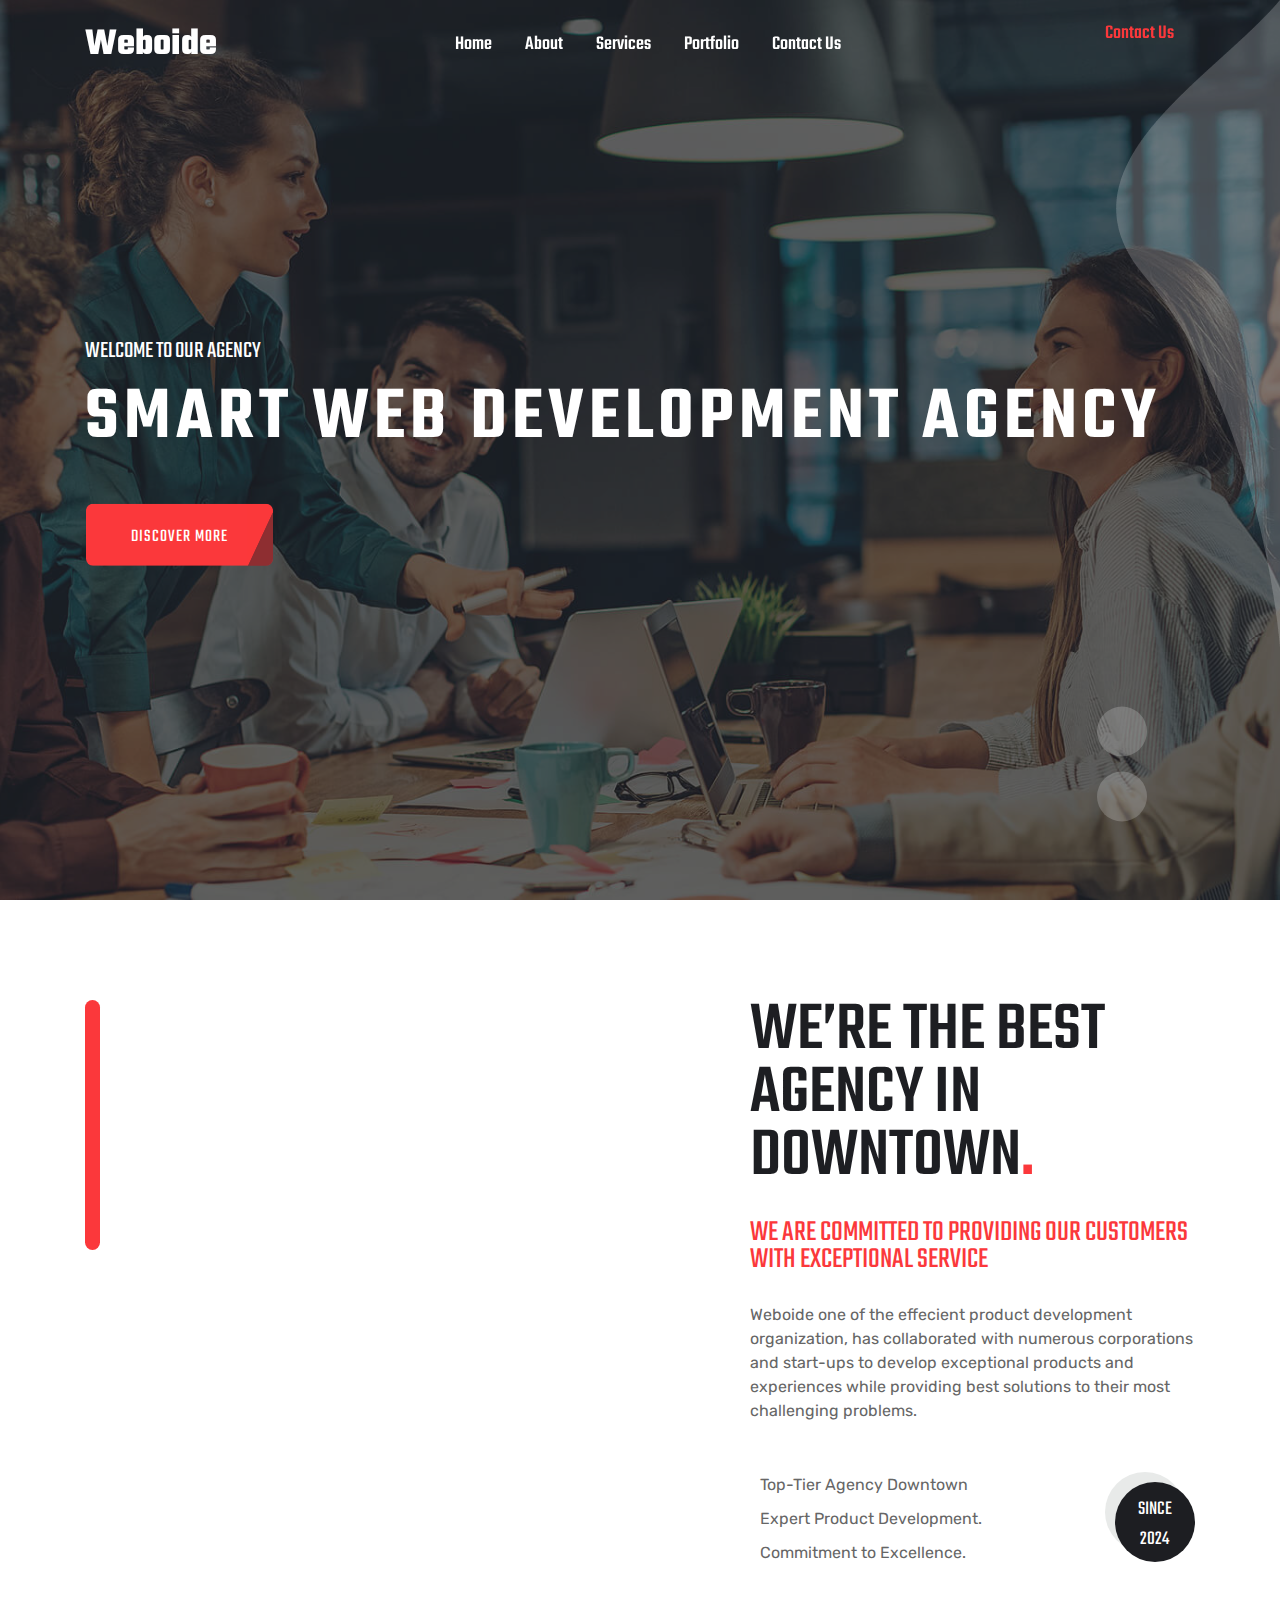
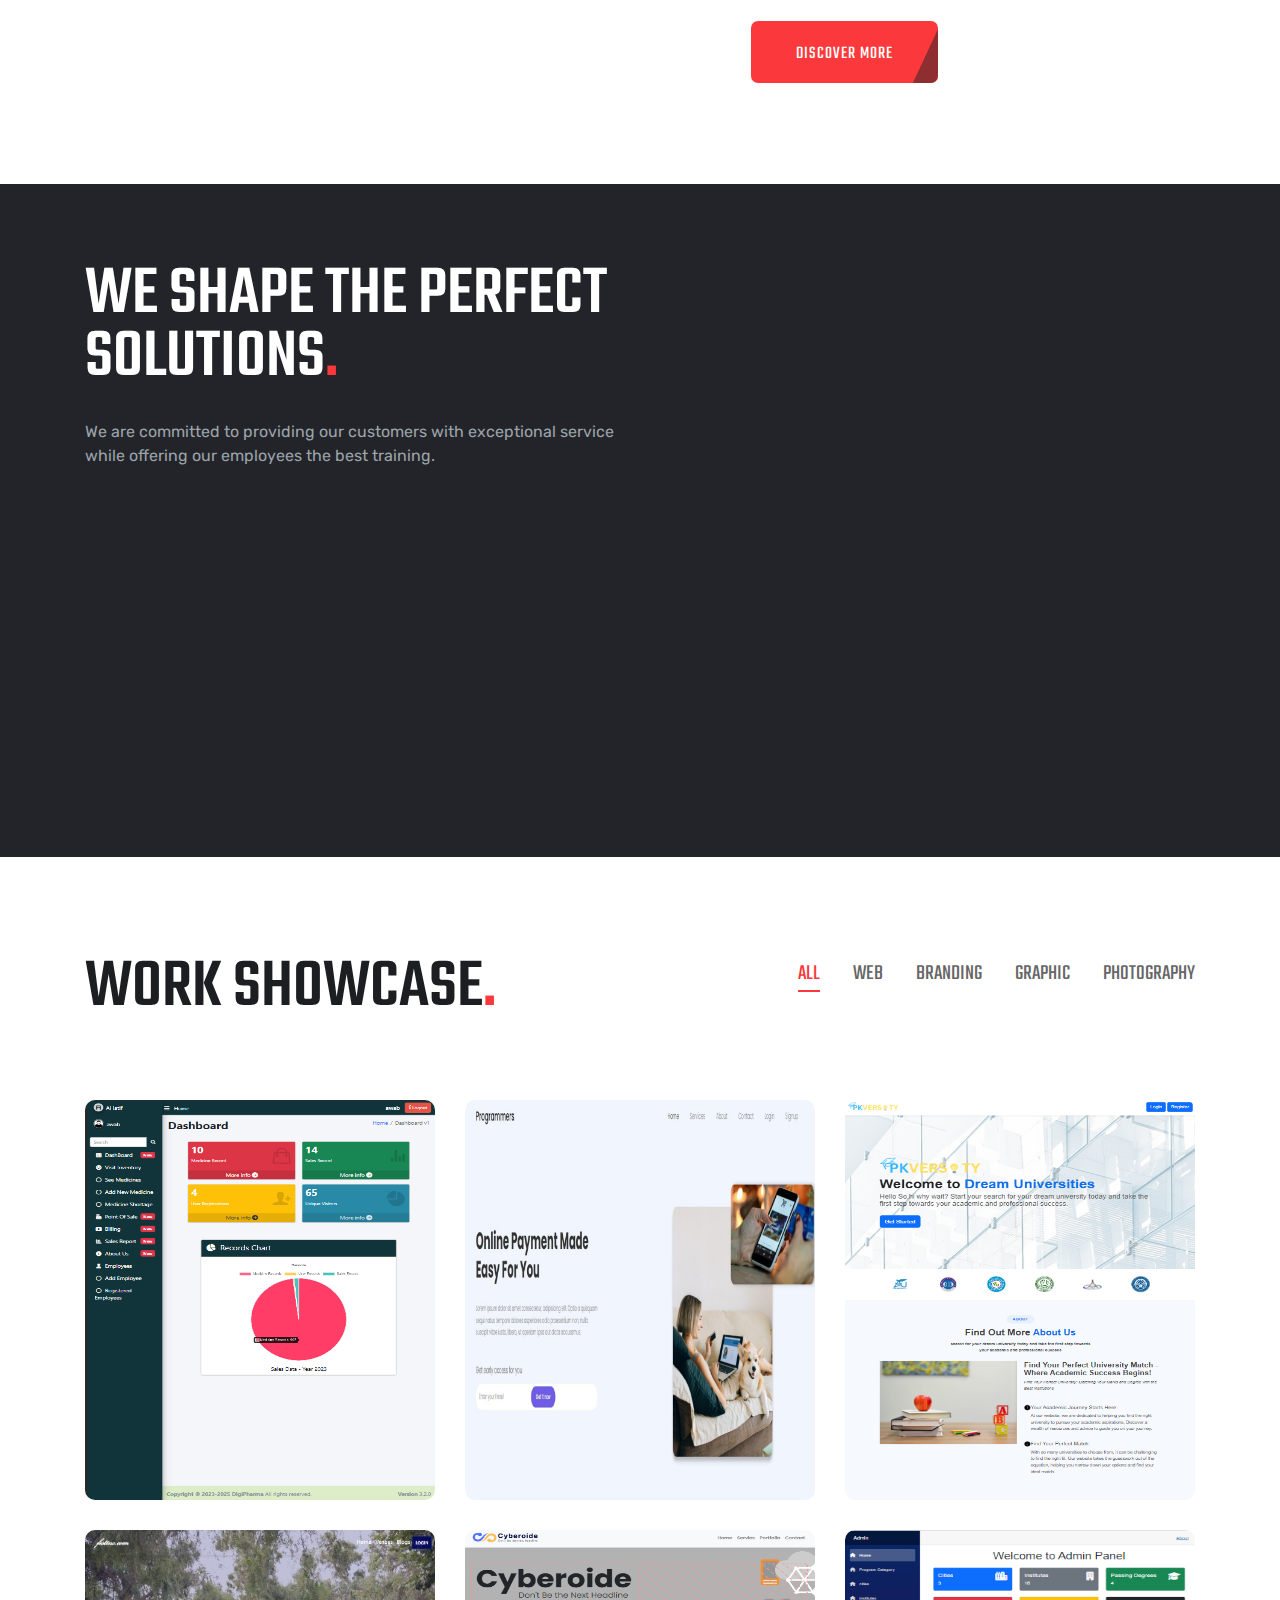
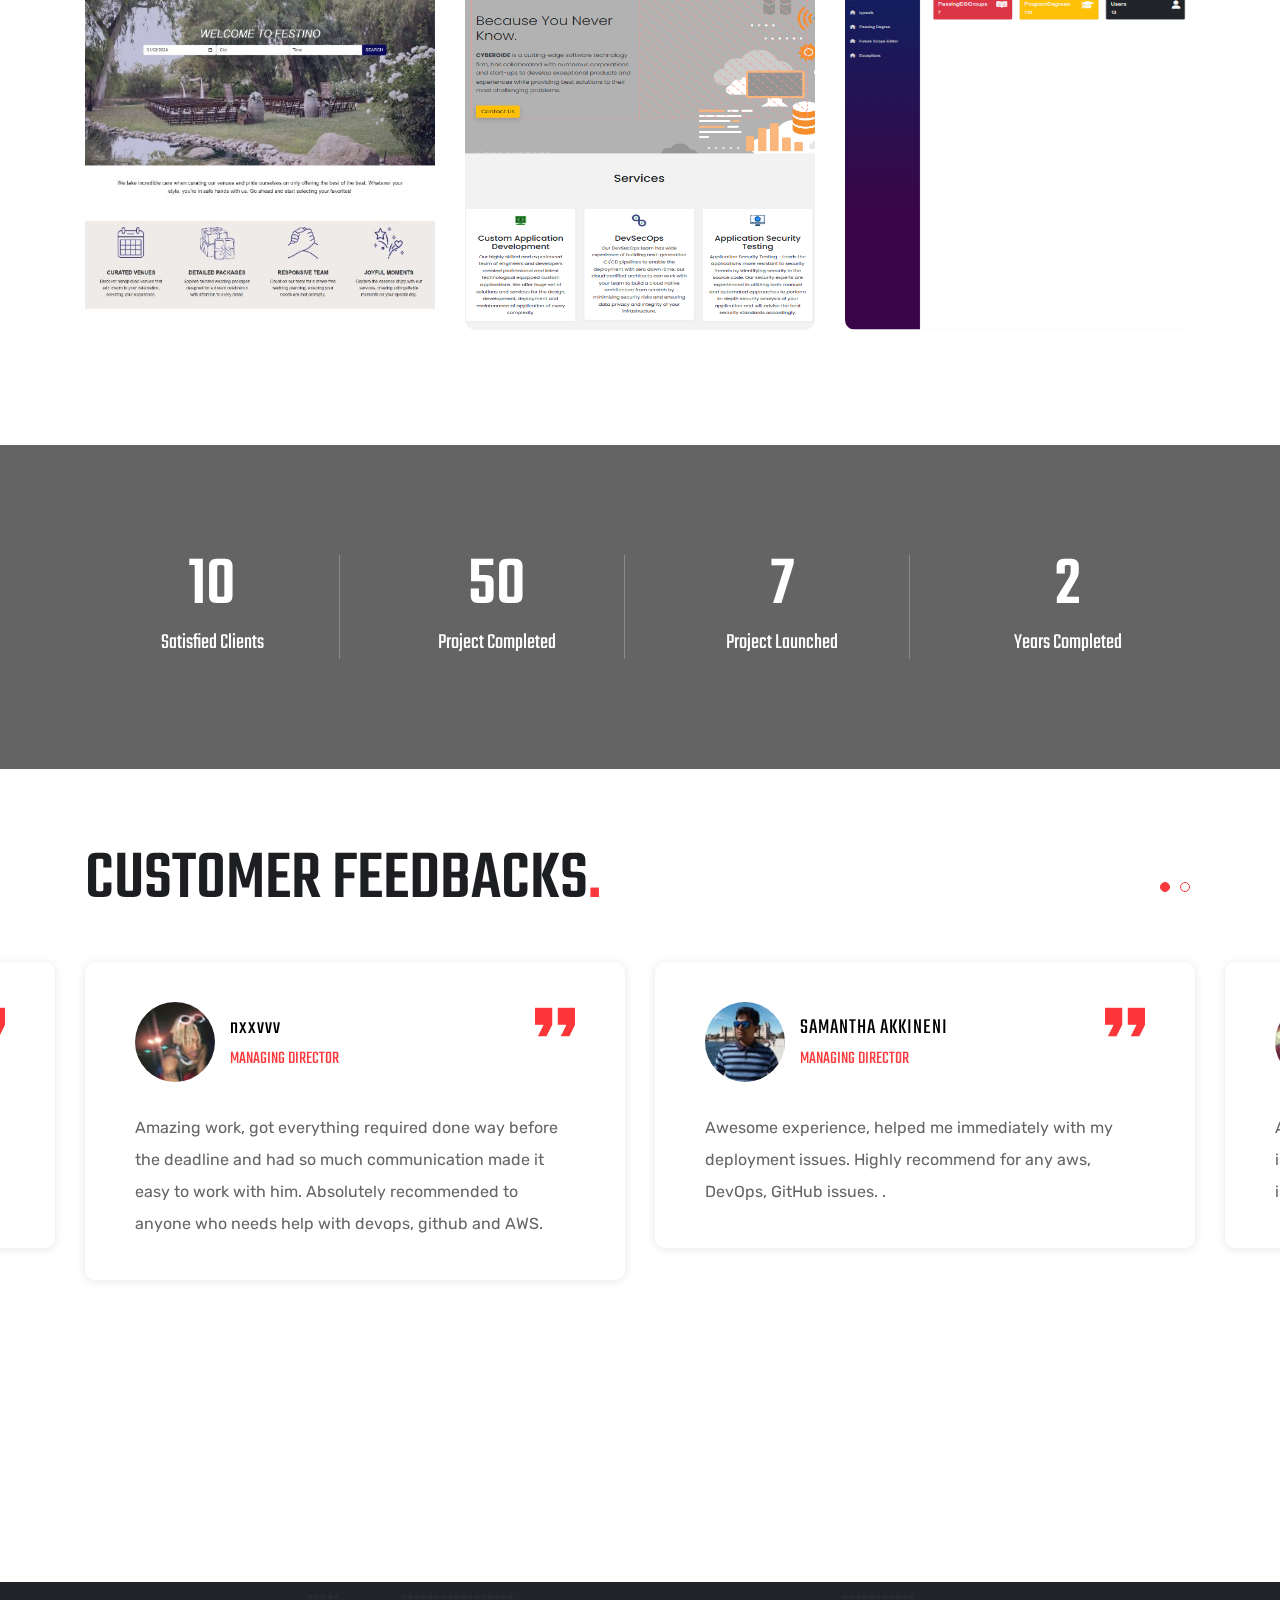
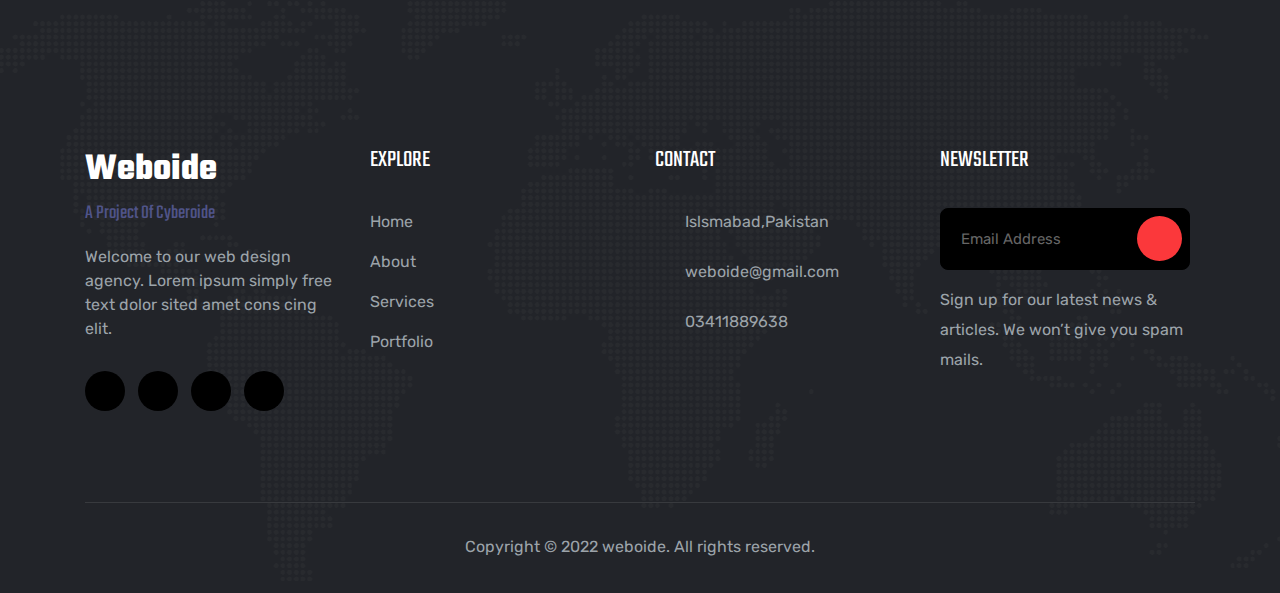
==== commit 157f9415: "in Header Section Heading height make small" ====
--- a/index.html
+++ b/index.html
@@ -4,7 +4,7 @@
    <meta charset="UTF-8">
    <meta name="viewport" content="width=device-width, initial-scale=1.0">
    <meta http-equiv="X-UA-Compatible" content="ie=edge">
-   <link rel="shortcut icon" href="img/softoweb.png">
+   <link rel="shortcut icon" href="img/favicon.png">
    <!-- GOOGLE FONTS CDN LINK -->
    <link rel="preconnect" href="https://fonts.gstatic.com">
    <link rel="stylesheet" href="https://cdnjs.cloudflare.com/ajax/libs/font-awesome/6.5.1/css/all.min.css" integrity="sha512-DTOQO9RWCH3ppGqcWaEA1BIZOC6xxalwEsw9c2QQeAIftl+Vegovlnee1c9QX4TctnWMn13TZye+giMm8e2LwA==" crossorigin="anonymous" referrerpolicy="no-referrer" />
@@ -19,7 +19,7 @@
    <!-- MAGNIFIC POPUP PLUGIN -->
    <link rel="stylesheet" href="css/magnific-popup.css">
    <link rel="stylesheet" href="css/custom.css">
-   <title>SoftoWeb</title>
+   <title>Weboide</title>
 </head>
 <body>
 
@@ -37,7 +37,7 @@
                <a href="#" class="d-lg-none" id="showsidenav"><img src="img/icon/letter-x.png" alt=""> </a>
             </div>
             <ul class="mb-0">
-               <li class="nav-item"><a class="nav-link" href="index.html">Home</a></li>
+               <li class="nav-item"><a class="nav-link" href="index.html"  >Home</a></li>
                <li class="nav-item"><a class="nav-link" href="#featureSection">About</a></li>
                <li class="nav-item"><a class="nav-link" href="#serviceSection">Services</a></li>
                <li class="nav-item"><a class="nav-link" href="#portfolioSection">Portfolio</a></li>
--- a/css/custom.css
+++ b/css/custom.css
@@ -7,6 +7,7 @@
   font-family: 'Rubik', sans-serif;
   font-family: 'Teko', sans-serif;
   color: #505489;
+  /* font-family: system-ui, -apple-system, BlinkMacSystemFont, 'Segoe UI', Roboto, Oxygen, Ubuntu, Cantarell, 'Open Sans', 'Helvetica Neue', sans-serif; */
   font-size: 20px; }
 
 h1, h2, h3, h4, h5 {
@@ -15,7 +16,7 @@
   line-height: .9; }
 
 h1 {
-  font-size: 120px; }
+  font-size: 76px; }
 
 h2 {
   font-size: 70px;
